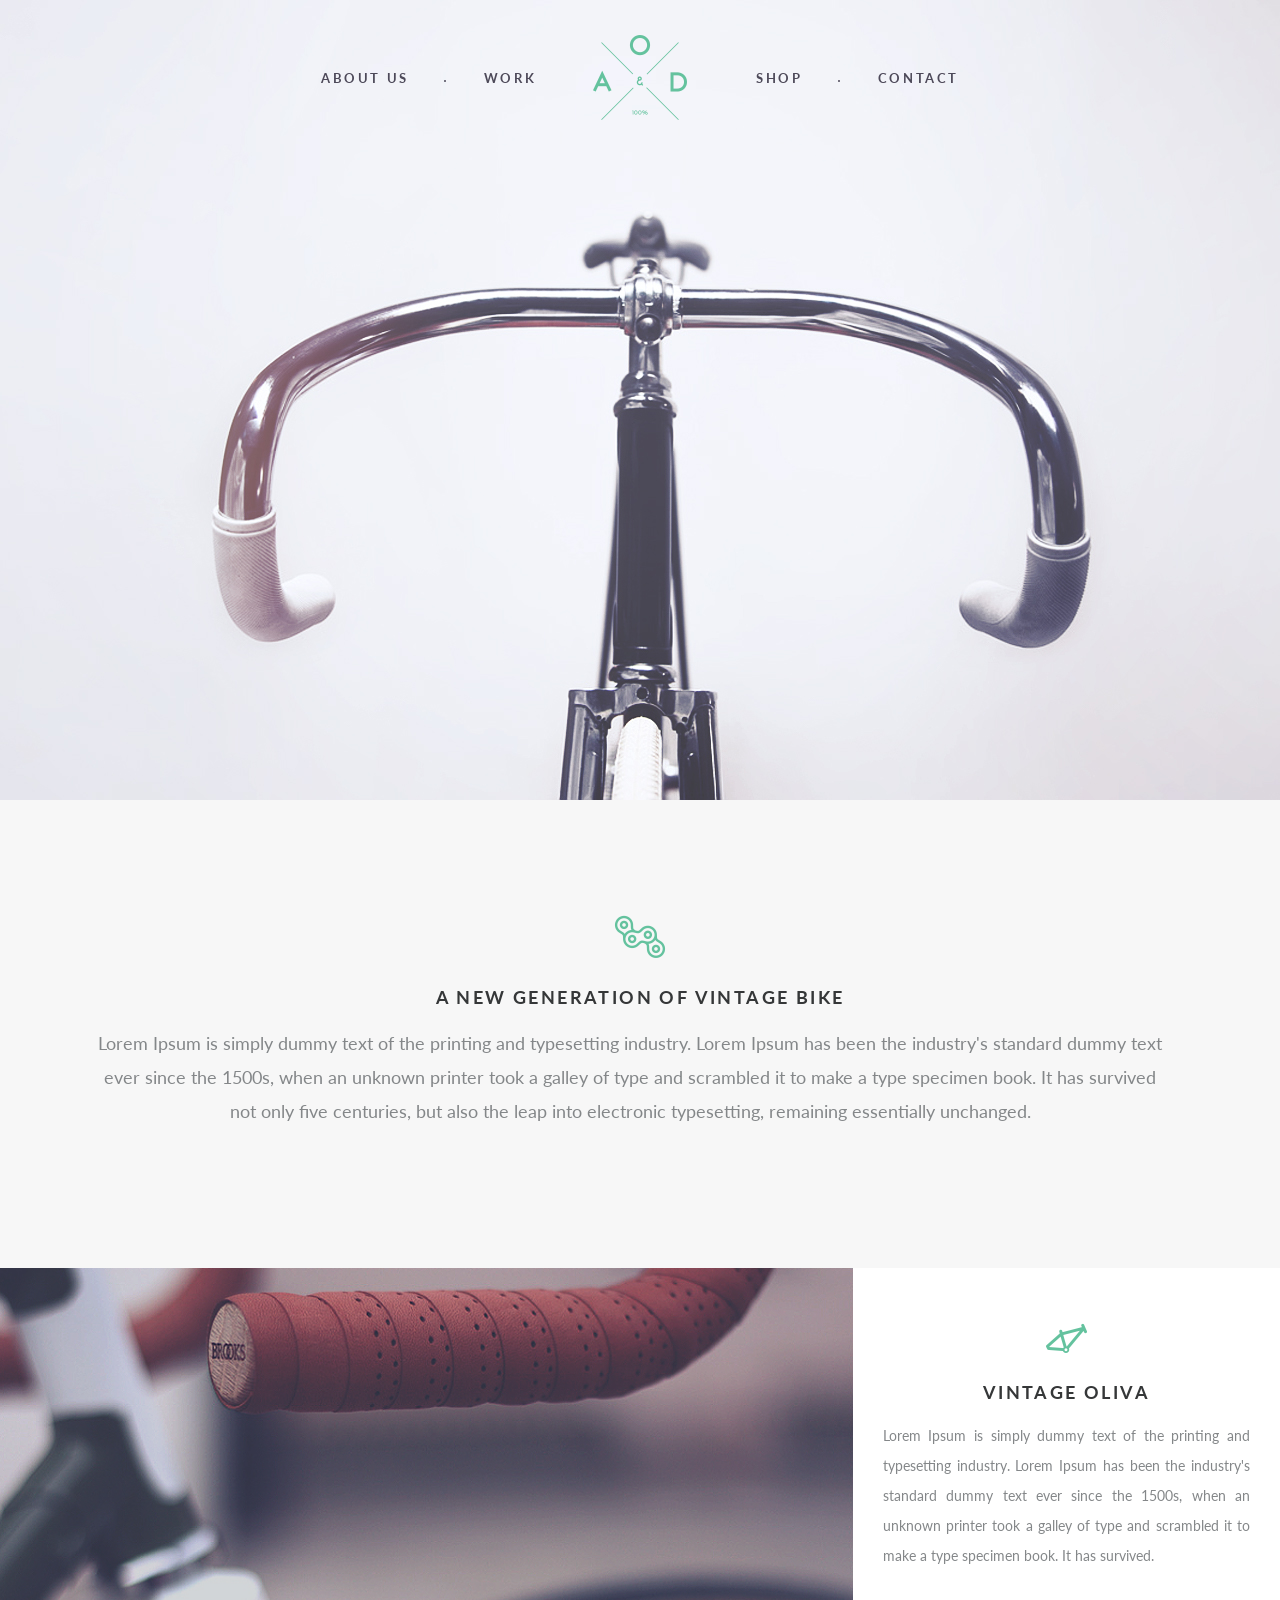
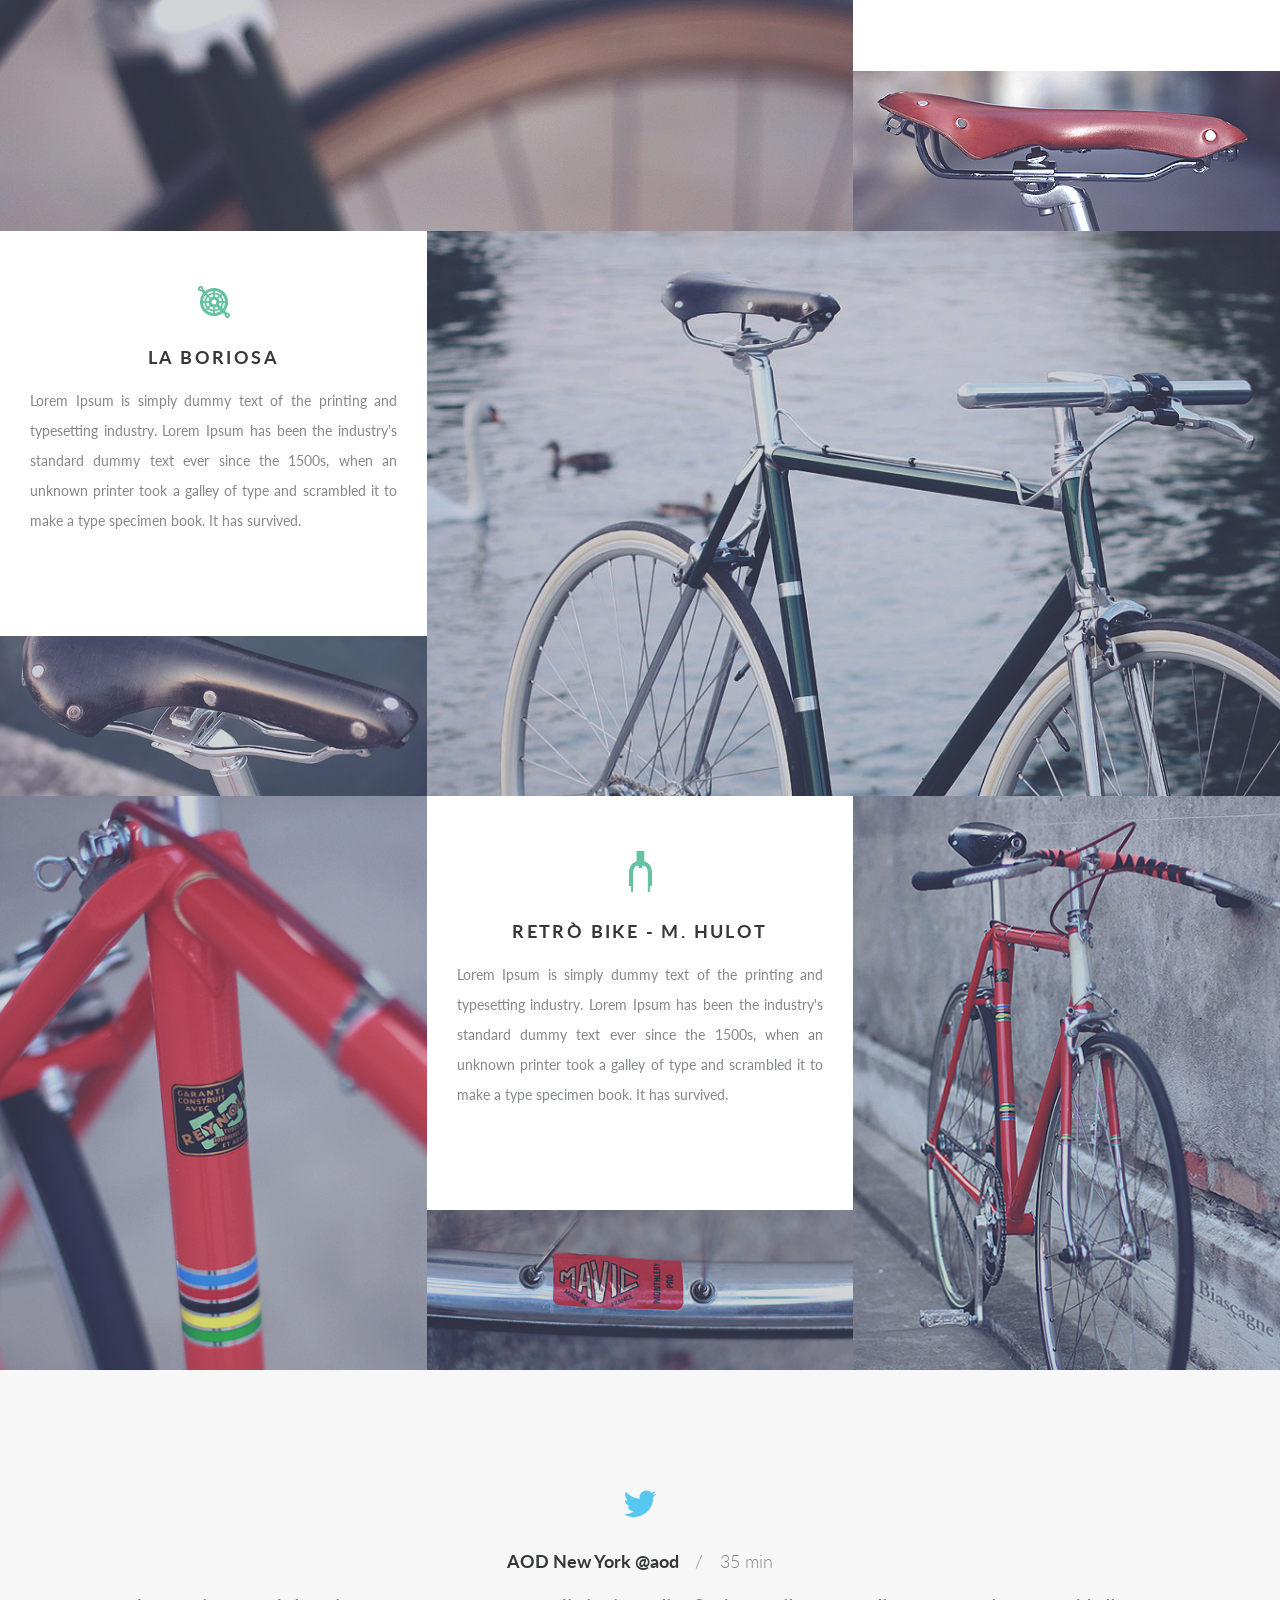
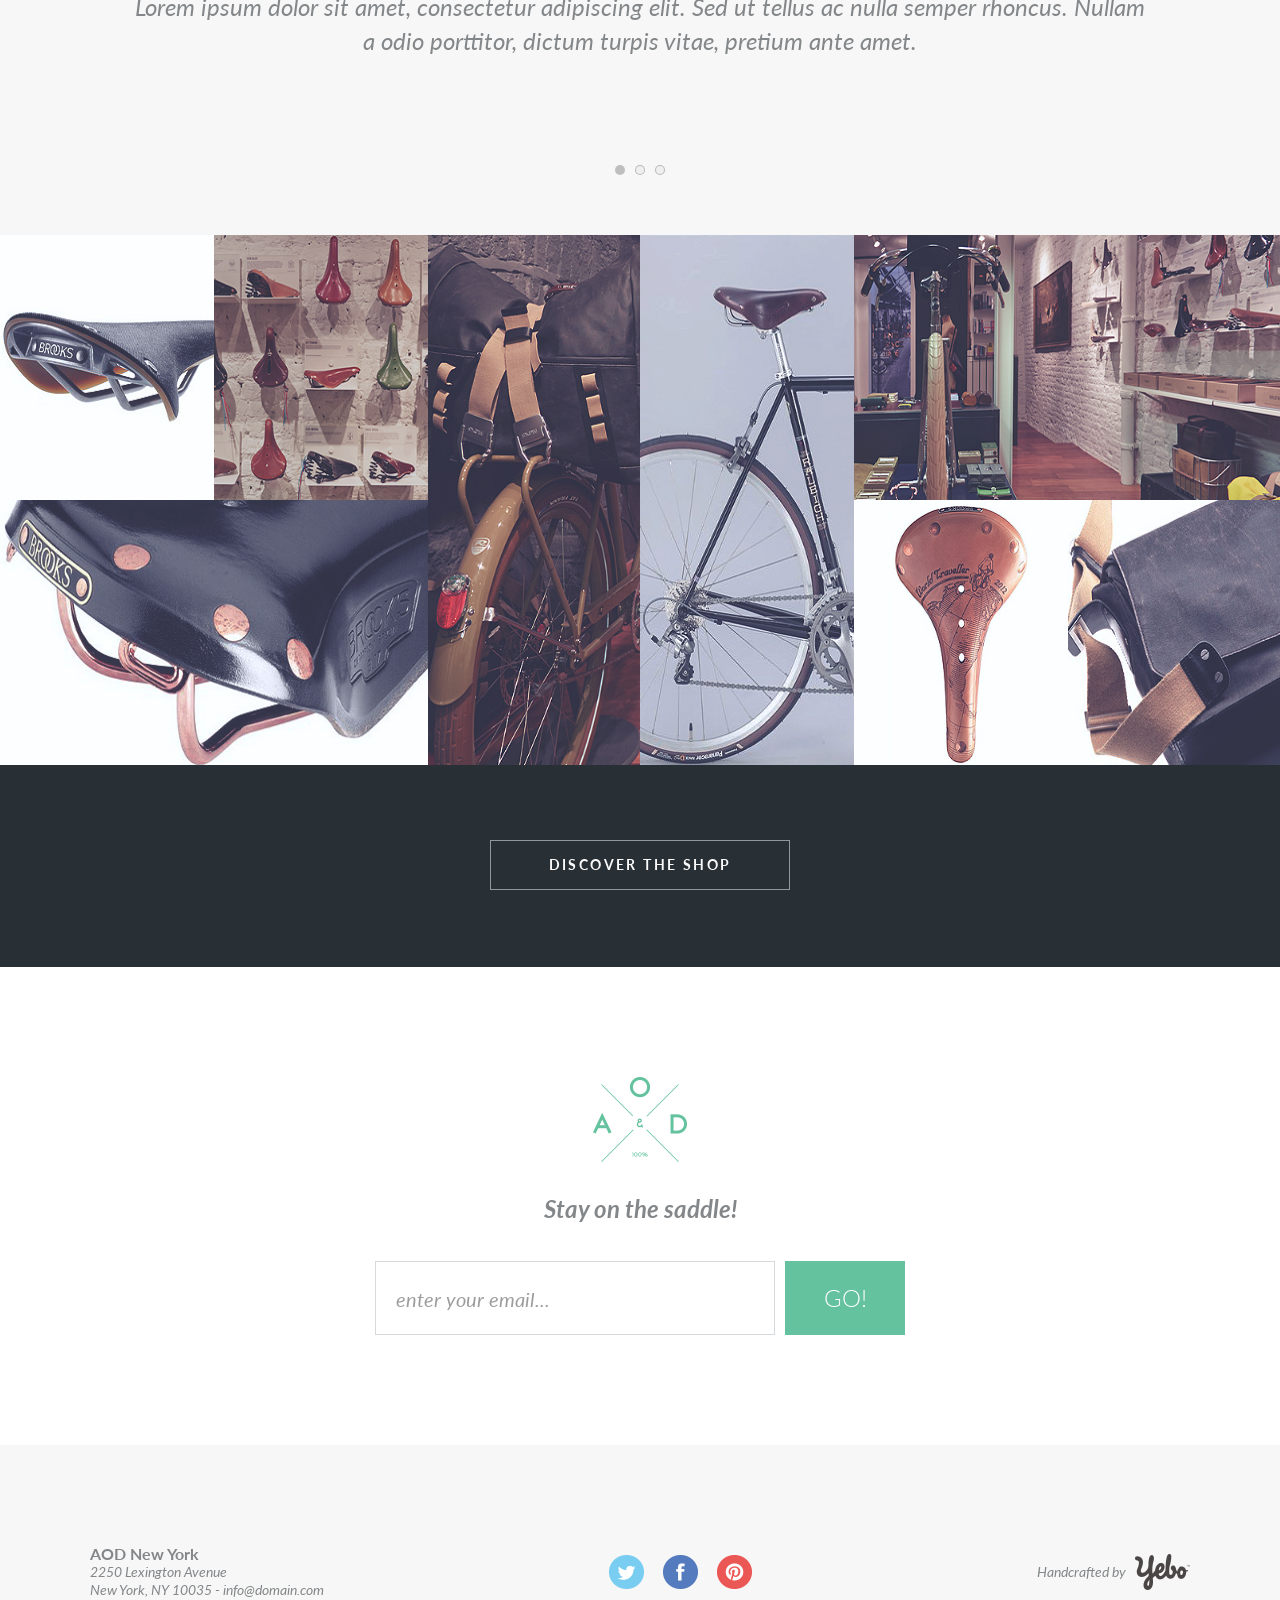
==== index.html @ 0e47cd1c "YEBO" ====
<!DOCTYPE html>
<html lang="en">
<head>
	<meta charset="UTF-8">
	<meta name="viewport" content="width=device-width, initial-scale=1.0">
	<link rel="shortcut icon" href="images/icons/favicon.png" type="png/x-icon">
	<title>YEBO</title>
	<link rel="preconnect" href="https://fonts.gstatic.com" type="text/css">
	<link href="https://fonts.googleapis.com/css2?family=Lato:ital,wght@0,400;0,700;1,300&display=swap" rel="stylesheet" type="text/css">
	<link rel="stylesheet" href="css/style.css" type="text/css">
	<link rel="stylesheet" href="css/adaptation.css" type="text/css"></head>
<body class="body">
	<div class="wrapper">
		<main class="page">
<header class="header">
		<div class="heaeder__row">
			<nav class="header__menu menu">
				<div class="menu__icon icon-menu">
					<span></span>
				</div>
				<div class="menu__body">
					<ul class="menu___list">
						<li><a href="#about-us" class="menu__link">about us</a></li>
						<li><a href="#work" class="menu__link">work</a></li>
						<li><a href="#shop" class="menu__link">shop</a></li>
						<li><a href="#my__popup" id="btn_modal_window" class="menu__link mobile">contact</a></li>
						<li class="mobile__popup">
						<a href=""><img src="images/icons/popup-phone.png" alt=""></a>
						<a href=""><img src="images/icons/popup-email.png" alt=""></a>
					</li>
					</ul>
				</div>
			</nav>
			<div class="header__logo">
				<img src="images/icons/header__logo.png" alt="">
			</div>
		</div>
		<div class="header__logo_active">
				<img src="images/icons/header__logo.png" alt="">
			</div>
</header>			<div class="main-screen">
				<div class="main-screen__bg">
					<img src="images/mainscreen.jpg" alt=""></div>
			</div>
			<div class="content">
				<a id="about-us"></a>
				<section class="generation">
					<div class="container">
						<div class="generation__row">
							<div class="generation__row_logo">
								<img src="images/icons/generation__icon.png" alt=""></div>
							<div class="generation__row_title">
								<h1>A NEW GENERATION OF VINTAGE BIKE</h1>
							</div>
							<div class="generation__row_text">
								<p>
									Lorem Ipsum is simply dummy text
				of the printing and typesetting industry.
				Lorem Ipsum has been the industry's standard
				dummy text ever since the 1500s, when an unknown
				printer took a galley of type and scrambled it to
				make a type specimen book. It has survived not only
				five centuries, but also the leap into electronic
			typesetting, remaining essentially unchanged.
								</p>
							</div>
						</div>
					</div>
				</section>
				<a id="work"></a>
				<section class="brands">
					<div class="brands__row">
						<div class="brands__row_left">
							<a href="" class="left__link">
								<span class="left__link_logo">
									<img src="images/icons/brands_logo-1.png" alt=""></span>
								<span class="left__link_img">
									<img src="images/brands__img01.jpg" alt=""></span>
							</a>
						</div>
						<div class="brands__row_right">
							<div class="right__article">
								<div class="right__article_icon">
									<img src="images/icons/brands__icon01.png" alt=""></div>
								<div class="right__article_title">
									<h2>VINTAGE OLIVA</h2>
								</div>
								<div class="right__article_text">
									<p>
										Lorem Ipsum is simply dummy text of the
					printing and typesetting industry. Lorem
					Ipsum has been the industry's standard dummy
					text ever since the 1500s, when an unknown printer
					took a galley of type and scrambled it to make a type
				specimen book. It has survived.
									</p>
								</div>
							</div>
							<div class="right__img">
								<img src="images/brands__img02.jpg" alt=""></div>
						</div>
					</div>
					<div class="brands__row item-2">
						<div class="brands__row_left">
							<a href="" class="left__link">
								<span class="left__link_logo">
									<img src="images/icons/brands_logo-2.png" alt=""></span>
								<span class="left__link_img">
									<img src="images/brands__img03.jpg" alt=""></span>
							</a>
						</div>
						<div class="brands__row_right">
							<div class="right__article">
								<div class="right__article_icon">
									<img src="images/icons/brands__icon02.png" alt=""></div>
								<div class="right__article_title">
									<h2>LA BORIOSA</h2>
								</div>
								<div class="right__article_text">
									<p>
										Lorem Ipsum is simply dummy text of the
					printing and typesetting industry. Lorem
					Ipsum has been the industry's standard dummy
					text ever since the 1500s, when an unknown printer
					took a galley of type and scrambled it to make a type
				specimen book. It has survived.
									</p>
								</div>
							</div>
							<div class="right__img">
								<img src="images/brands__img04.jpg" alt=""></div>
						</div>
					</div>
					<div class="brands__item3">
						<div class="brands__item3_row">
							<a href="" class="item3__left">
								<span class="item3__left_logo">
									<img src="images/icons/brands_logo-3.png" alt=""></span>
								<span class="item3__left_img">
									<img src="images/brands__img05.jpg" alt=""></span>
							</a>
							<div class="item3__center">
								<div class="item3__center_article">
									<div class="center__article_icon">
										<img src="images/icons/brands__icon03.png" alt=""></div>
									<div class="center__article_title">
										<h2>retrò Bike - M. Hulot</h2>
									</div>
									<div class="center__article_text">
										<p>
											Lorem Ipsum is simply dummy text of the
						printing and typesetting industry.
						Lorem Ipsum has been the industry's standard
						dummy text ever since the 1500s, when an unknown
						printer took a galley of type and scrambled it to
						make a type specimen book. It has survived.
										</p>
									</div>
								</div>
								<div class="item3__center_img">
									<img src="images/brands__img06.jpg" alt=""></div>
							</div>
							<div class="item__right">
								<img src="images/brands__img07.jpg" alt=""></div>
						</div>
					</div>
				</section>
				<div class="slider">
					<div class="container">
						<div class="slider__body">
							<div class="slider__item">
								<div class="slider__item_icon">
									<img src="images/icons/slider__icon-twitter.png" alt=""></div>
								<div class="slider__item_title">
									<span>
										AOD New York  @aod
										<span class="light">
											<span>/</span>
											35 min
										</span>
									</span>
								</div>
								<div class="slider__item_text">
									<p>
										Lorem ipsum dolor sit amet,
					consectetur adipiscing elit.
					Sed ut tellus ac nulla semper rhoncus.
					Nullam a odio porttitor, dictum turpis vitae,
					pretium ante amet.
									</p>
								</div>
							</div>
							<div class="slider__item">
								<div class="slider__item_icon">
									<img src="images/icons/slider__icon-faceok.png" alt=""></div>
								<div class="slider__item_title">
									<span>
										AOD New York  @aod
										<span class="light">
											<span>/</span>
											35 min
										</span>
									</span>
								</div>
								<div class="slider__item_text">
									<p>
										Lorem ipsum dolor sit amet,
					consectetur adipiscing elit.
					Sed ut tellus ac nulla semper rhoncus.
					Nullam a odio porttitor, dictum turpis vitae,
					pretium ante amet.
									</p>
								</div>
							</div>
							<div class="slider__item">
								<div class="slider__item_icon">
									<img src="images/icons/slider__icon-pinterest.png" alt=""></div>
								<div class="slider__item_title">
									<span>
										AOD New York  @aod
										<span class="light">
											<span>/</span>
											35 min
										</span>
									</span>
								</div>
								<div class="slider__item_text">
									<p>
										Lorem ipsum dolor sit amet,
					consectetur adipiscing elit.
					Sed ut tellus ac nulla semper rhoncus.
					Nullam a odio porttitor, dictum turpis vitae,
					pretium ante amet.
									</p>
								</div>
							</div>
						</div>
					</div>
				</div>
				<a id="shop"></a>
				<div class="shop">
					<div class="shop__row">
						<div class="shop__left">
							<div class="left__top">
								<a href="" class="hover">
									<span class="logo">
										<img src="images/icons/shope-bike.png" alt="">
										<span>show now</span>
									</span>
									<img src="images/shop01.jpg" alt=""></a>
								<a href="" class="hover">
									<span class="logo">
										<img src="images/icons/shope-bike.png" alt="">
										<span>show now</span>
									</span>
									<img src="images/shop02.jpg" alt=""></a>
							</div>
							<div class="left__bottom hover">
								<a href="">
									<span class="logo">
										<img src="images/icons/shope-bike.png" alt="">
										<span>show now</span>
									</span>
									<img src="images/shop03.jpg" alt=""></a>
							</div>
						</div>
						<div class="shop__center">
							<a href="" class="hover">
								<span class="logo">
									<img src="images/icons/shope-bike.png" alt="">
									<span>show now</span>
								</span>
								<img src="images/shop04.jpg" alt=""></a>
							<a href="" class="hover">
								<span class="logo">
									<img src="images/icons/shope-bike.png" alt="">
									<span>show now</span>
								</span>
								<img src="images/shop05.jpg" alt=""></a>
						</div>
						<div class="shop__left right">
							<div class="left__top">
								<a href="" class="hover">
									<span class="logo">
										<img src="images/icons/shope-bike.png" alt="">
										<span>show now</span>
									</span>
									<img src="images/shop07.jpg" alt=""></a>
								<a href="" class="hover">
									<span class="logo">
										<img src="images/icons/shope-bike.png" alt="">
										<span>show now</span>
									</span>
									<img src="images/shop08.jpg" alt=""></a>
							</div>
							<div class="left__bottom hover">
								<a href="">
									<span class="logo">
										<img src="images/icons/shope-bike.png" alt="">
										<span>show now</span>
									</span>
									<img src="images/shop06.jpg" alt=""></a>
							</div>
						</div>
					</div>
					<div class="shop__footer">
						<div class="container">
							<a href="" class="shop__footer_btn">
								<span>discover the shop</span>
							</a>
						</div>
					</div>
				</div>
			</div>
			<section class="mail">
				<div class="container">
					<div class="mail__logo">
						<img src="images/icons/header__logo.png" alt="">
						<h3>Stay on the saddle!</h3>
					</div>
					<form action="#" class="form__mail">
						<input placeholder="enter your email..." type="email" autocomplete="email" required>
						<button type="submit" class="mail__btn">
							<span>go!</span>
						</button>
					</form>
				</div>
			</section>
<footer class="footer">
	<div class="container">
		<div class="footer__row">
			<div class="footer__address">
				<span>AOD New York</span>
				<span>2250 Lexington Avenue</span>
				<span>New York, NY 10035  - info@domain.com</span>
			</div>
			<div class="footer__links">
				<a href="" title="www.twitter.com"><img src="images/icons/footer-twitter.png" alt=""></a>
				<a href="" title="www.facebook.com"><img src="images/icons/footer-facebook.png" alt=""></a>
				<a href="" title="www.pinterest.com"><img src="images/icons/footer-pinterest.png" alt=""></a>
			</div>
			<div class="footer__autor">
				<span>Handcrafted by</span>
				<img src="images/icons/footer_yebo-logo.png" alt="">
			</div>
		</div>
	</div>
</footer><div class="popup" id="my__popup">
	<div class="popup__content">
		<div class="popup__inner">
			<div class="popup__inner_title">
				<h2>Contact Us</h2>
				<span class="popup__inner_text">
					we will contact you within one day!
				</span>
			</div>
			<div class="popup__inner_links">
				<a href="tel:+994702950570"><img src="images/icons/popup-phone.png" alt=""></a>
				<a href="mailto:rizvan.ahmedov@outlook.com"><img src="images/icons/popup-email.png" alt=""></a>
			</div>
			<div class="popup__inner_close">
				<span>X</span>
			</div>
		</div>
	</div>
</div>		</main>
	</div>
	<script src="https://ajax.googleapis.com/ajax/libs/jquery/3.5.1/jquery.min.js"></script>
	<script src="js/slick.min.js"></script>
	<script src="js/script.js"></script>
	<script src="js/modal.js"></script>
</body>
</html>
---- css/style.css ----
@import 'nullstyle.css';
@import 'heaeder.css';
@import 'footer.css';
@import 'slider.css';
@import 'popup.css';
html {
  scroll-behavior: smooth;
}

body {
  font-family: "Lato", sans-serif;
}

.container {
  max-width: 1130px;
  padding: 0 15px;
  margin: 0 auto;
}

.wrapper {
  overflow: hidden;
  min-height: 100%;
}

.page {
  position: absolute;
  top: 0;
  left: 0;
  width: 100%;
  height: 100%;
  display: flex;
  flex-direction: column;
}

.main-screen {
  display: flex;
}

.main-screen__bg {
  position: relative;
  flex: 0 0 100%;
  height: 800px;
}
.main-screen__bg img {
  position: absolute;
  top: 0;
  left: 0;
  object-fit: cover;
  width: 100%;
  height: 100%;
}

.generation {
  padding: 115px 0 140px;
  background-color: #f7f7f7;
}

.generation__row {
  text-align: center;
}

.generation__row_logo {
  margin-bottom: 30px;
}

.generation__row_title {
  margin-bottom: 20px;
}
.generation__row_title h1 {
  font-weight: 700;
  font-size: 18px;
  letter-spacing: 2.4px;
  color: #353738;
}

.generation__row_text {
  max-width: 1080px;
  font-size: 18px;
  line-height: 34px;
  color: #848789;
}

.brands .right__article,
.brands .item3__center_article {
  padding: 55px 30px 100px 30px;
  text-align: center;
  min-height: 67%;
}
.brands .right__article_icon,
.brands .center__article_icon {
  margin-bottom: 30px;
}
.brands h2 {
  font-size: 18px;
  font-weight: 700;
  text-transform: uppercase;
  letter-spacing: 2.4px;
  color: #353738;
  margin-bottom: 20px;
}
.brands p {
  text-align: justify;
  font-size: 14px;
  line-height: 30px;
  color: #848789;
}

.brands__row {
  display: flex;
  min-width: 100%;
}

.brands__row_left {
  flex: 0 1 66.7%;
}

.left__link {
  height: 100%;
  display: block;
  position: relative;
}

.left__link_logo,
.item3__left_logo {
  position: absolute;
  top: 0;
  left: 0;
  width: 100%;
  height: 100%;
  display: flex;
  justify-content: center;
  align-items: center;
  background-color: #5fa993;
  opacity: 0;
  z-index: 2;
  transition: all 0.2s ease-in 0s;
}
.left__link_logo img,
.item3__left_logo img {
  object-fit: cover;
  object-position: center;
}

.left__link_logo:hover,
.item3__left_logo:hover {
  opacity: 0.6;
  transition: all 0.2s ease 0.4s;
}

.left__link_img img {
  object-fit: cover;
  width: 100%;
  height: 100%;
}

.brands__row_right {
  flex: 0 1 33.4%;
}

.right__img img {
  object-fit: cover;
  width: 100%;
  min-height: 33.4%;
}

.item-2 {
  flex-direction: row-reverse;
}

.brands__item3_row {
  display: flex;
  min-width: 100%;
}

.item3__left {
  flex: 33.5%;
  position: relative;
}

.item3__left_img img {
  object-fit: cover;
  width: 100%;
  min-height: 100%;
}

.item3__center {
  flex: 33.5%;
  min-height: 12%;
}

.item3__center_img img {
  object-fit: cover;
  object-position: center;
  width: 100%;
  min-height: 33.4%;
}

.item__right {
  flex: 33.5%;
}
.item__right img {
  object-fit: cover;
  width: 100%;
  min-height: 100%;
}

.shop {
  overflow: hidden;
}

.shop__row {
  display: flex;
  align-items: center;
}

.shop__left {
  flex: 0 0 33.4%;
}

.left__top {
  display: flex;
  height: 265px;
}
.left__top img {
  width: 100%;
  height: 100%;
}

.left__bottom {
  height: 265px;
}
.left__bottom img {
  width: 100%;
  height: 100%;
}

.shop__center {
  flex: 0 0 33.3%;
  display: flex;
  height: 530px;
}
.shop__center img {
  width: 100%;
  height: 100%;
}

.right {
  display: flex;
  flex-direction: column-reverse;
}

.hover {
  position: relative;
}

.logo:hover {
  opacity: 0.7;
}

.logo {
  position: absolute;
  top: 0%;
  left: 0%;
  width: 100%;
  height: 100%;
  display: flex;
  justify-content: center;
  align-items: center;
  background-color: #70b89c;
  opacity: 0;
  transition: all 0.1s ease-in 0.1s;
  display: flex;
  flex-direction: column;
}
.logo span {
  text-transform: uppercase;
  font-weight: 700;
  letter-spacing: 2px;
  color: #fff;
  margin-top: 8px;
}
.logo img {
  width: 50px;
  height: 50px;
  object-fit: contain;
}

.shop__footer {
  background-color: #282f35;
  padding: 75px 0;
  text-align: center;
}

.shop__footer_btn {
  border: 1px solid #94979a;
  width: 300px;
  height: 50px;
  position: relative;
  opacity: 1;
  background-color: transparent;
  display: inline-block;
  text-transform: uppercase;
  font-weight: 700;
  letter-spacing: 2.4px;
}
.shop__footer_btn span {
  color: #fafafa;
  position: absolute;
  left: 0%;
  right: 0%;
  top: 50%;
  transform: translateY(-50%);
}

.shop__footer_btn::before {
  content: "";
  position: absolute;
  top: 0;
  left: 50%;
  width: 0%;
  height: 100%;
  background-color: #694003;
  z-index: -1;
  transition: all 0.1s ease-out;
}

.shop__footer_btn:hover {
  border-style: outset;
  text-shadow: 0px 5px 4px #000;
  transition: all 0.4s ease;
}
.shop__footer_btn:hover::before {
  content: "";
  left: 0;
  top: 0;
  width: 100%;
  height: 100%;
  z-index: 0;
  transition: all 0.4s ease;
}
.shop__footer_btn:hover:active {
  border-style: groove;
}

.mail {
  padding: 110px 0;
  text-align: center;
}

.mail__logo h3 {
  display: block;
  font-size: 24px;
  line-height: 34px;
  font-weight: 700;
  font-style: italic;
  color: #848789;
  margin: 30px 0 35px 0;
}

.form__mail {
  display: flex;
  justify-content: center;
}
.form__mail input {
  padding: 29px 20px 24px;
  border: 1px solid #d3d7d9;
  width: 400px;
  font-size: 16px;
  color: #666;
  opacity: 0.9;
}
.form__mail input::-webkit-input-placeholder {
  font-style: italic;
  font-size: 20px;
  line-height: 24px;
  color: #929292;
  -webkit-transition: all 0.4s;
  transition: all 0.4s;
}
.form__mail input::-moz-placeholder {
  font-style: italic;
  font-size: 20px;
  color: #000;
  opacity: 0.4;
  -moz-transition: all 0.4s;
  transition: all 0.4s;
}
.form__mail input:focus::-webkit-input-placeholder {
  padding-left: 200px;
  text-shadow: 0 0 3px #0006;
}
.form__mail input:focus::-moz-placeholder {
  line-height: 100px;
}

.mail__btn {
  background-color: #64c29e;
  padding: 25px 60px;
  font-weight: 300;
  font-size: 24px;
  line-height: 24px;
  color: #fff;
  text-transform: uppercase;
  margin-left: 10px;
  position: relative;
  overflow: hidden;
}
.mail__btn span {
  position: absolute;
  top: 50%;
  left: 50%;
  transform: translateX(-50%) translateY(-50%);
}

.mail__btn::before {
  content: "";
  width: 100%;
  height: 100%;
  position: absolute;
  top: 0%;
  left: -100%;
  background-color: green;
  transition: all 0.3s ease-in;
  transition-timing-function: cubic-bezier(0.8, -0.95, 0.265, 1.9);
}

.mail__btn:hover::before {
  left: 0;
}
---- css/adaptation.css ----
@media (min-width: 1600px) {
  .popup__content {
    width: 460px;
    height: 290px;
    top: 12%;
    right: 25%;
    border-radius: 10px;
    border: 2px dotted #0006;
  }

  .popup__inner {
    padding: 25px;
  }

  .popup__inner_title::before {
    top: 0;
    left: 50%;
    transform: translateX(-50%);
    width: 110px;
    height: 60px;
    box-shadow: inset 0 -4px #0003;
    background-repeat: no-repeat;
    background-size: contain;
    background-position: top center;
  }

  .popup__inner_title {
    font-size: 34px;
    padding-top: 65px;
    letter-spacing: 1px;
  }
  .popup__inner_title h2 {
    text-shadow: 0 0 3px lightyellow;
  }

  .popup__inner_text {
    font-size: 18px;
    opacity: 0.7;
  }

  .popup__inner_links {
    margin-right: 40px;
  }
  .popup__inner_links img {
    width: 90px;
    height: 100%;
    padding: 20px;
  }
  .popup__inner_links img:first-child {
    margin-left: 40px;
  }
  .popup__inner_links img:hover {
    border: 10px solid #000;
  }

  .popup__inner_close {
    top: -23px;
    right: -23px;
  }
  .popup__inner_close span {
    padding: 2px 8px;
    border-radius: 50%;
    font-size: 33px;
  }
}
@media (max-width: 767px) {
  .mobile__popup {
    display: flex;
    justify-content: center;
    align-items: center;
    margin-top: -50px;
  }
  .mobile__popup a + a {
    margin-left: 25px;
  }
  .mobile__popup img {
    height: 100%;
    width: 60px;
    border: 1px solid #0006;
    padding: 10px;
  }
}
@media (min-width: 1600px) {
  .menu__link {
    font-size: 18px;
    letter-spacing: 3px;
  }
}
@media (max-width: 767px) {
  body.lock {
    overflow: hidden;
  }

  .menu__body {
    transform: translateY(-100%);
    overflow: auto;
    position: fixed;
    top: 0;
    left: 0;
    width: 100%;
    height: 100%;
    background-color: #4d4959;
    padding-top: 180px;
    transition: all 0.4s ease-out;
    transition-timing-function: cubic-bezier(0.8, -0.95, 0.265, 1.3);
  }

  .menu__body.active {
    transform: translateY(0%);
    transition: all 0.5s ease-out;
    transition-timing-function: cubic-bezier(0.8, -0.95, 0.265, 1.3);
  }

  .menu___list {
    flex-direction: column;
    align-items: center;
  }
  .menu___list li {
    padding: 0px 0px 45px 0 !important;
  }
  .menu___list li:nth-child(1)::after, .menu___list li:nth-child(2)::after, .menu___list li:nth-child(3)::after {
    content: "";
    position: absolute;
    top: 65%;
    left: 50%;
    transform: translateX(-50%);
    border-radius: 50%;
    width: 4px;
    height: 4px;
    background-color: #fff;
  }

  .menu__link {
    font-size: 20px;
    color: #fff;
  }

  .mobile {
    display: none;
  }

  .header__logo_active.active {
    transition: all 1.1s ease-in;
    opacity: 1;
  }

  .header {
    top: 35px;
  }

  .menu__icon {
    position: fixed;
    top: 15px;
    right: 15px;
    width: 35px;
    height: 20px;
    z-index: 99;
  }

  .menu__icon span {
    position: absolute;
    top: 50%;
    right: 0px;
    width: 33px;
    height: 5px;
    background-color: #011019;
    box-shadow: 0 0 4px 0px #fff;
    transition: all 0.2s ease-out;
  }

  .menu__icon::before,
.menu__icon::after {
    content: "";
    position: absolute;
    width: 33px;
    height: 5px;
    top: 50%;
    right: 0;
    background-color: #011019;
    box-shadow: 0 0 4px 0px #fff;
    transition: all 0.3s ease;
  }

  .menu__icon::before {
    top: 0px;
  }

  .menu__icon::after {
    top: 20px;
  }

  .menu__icon.active span {
    opacity: 0.5;
    border: 1px solid #099;
    transform: translateY(1000px);
    transition: all 0.7s ease-out;
  }

  .menu__icon.active::before {
    transform: translateY(10.5px) rotate(230deg);
    height: 4px;
    width: 40px;
    border-radius: 100%;
    background-color: #fff;
    box-shadow: 0px 0px 5px #fff9;
  }

  .menu__icon.active::after {
    transform: translateY(-9.5px) rotate(-230deg);
    height: 4px;
    width: 40px;
    border-radius: 100%;
    background-color: #fff;
    box-shadow: 0px 0px 5px #fff9;
  }
}
@media (min-width: 1600px) {
  .main-screen__bg {
    position: relative;
    flex: 0 0 100%;
    height: 950px;
  }
}
@media (min-width: 1600px) {
  .generation__row_logo {
    width: 70px;
    margin: 0 auto;
  }
  .generation__row_logo img {
    object-fit: cover;
    width: 100%;
  }

  .generation__row_title {
    margin: 25px 0;
  }
  .generation__row_title h1 {
    font-size: 33px;
    letter-spacing: 2.8px;
  }

  .generation__row_text {
    font-size: 29px;
    line-height: 42px;
  }
}
@media (max-width: 900px) {
  .generation {
    padding: 80px 0;
  }
}
@media (max-width: 767px) {
  .generation {
    padding: 60px 0;
  }
  .generation .generation__row_title {
    margin-bottom: 15px;
  }
  .generation .generation__row_title h1 {
    font-size: 16px;
    letter-spacing: 2.4px;
    color: #353738;
  }
  .generation .generation__row_text {
    font-size: 14px;
    line-height: 26px;
  }
}
@media (min-width: 1600px) {
  .right__article_icon,
.center__article_icon {
    width: 60px;
    margin: 0 auto;
  }
  .right__article_icon img,
.center__article_icon img {
    object-fit: cover;
    width: 100%;
  }

  .brands h2 {
    font-size: 36px;
    letter-spacing: 2.6px;
    margin-bottom: 25px;
  }
  .brands p {
    font-size: 30px;
    line-height: 48px;
    letter-spacing: 0.5px;
  }
}
@media (max-width: 900px) {
  .brands .right__article,
.brands .item3__center_article {
    padding: 30px 25px 20px 25px;
    text-align: center;
    min-height: 67%;
  }
}
@media (max-width: 767px) {
  .brands p {
    font-size: 16px;
  }

  .brands__row,
.brands__item3_row {
    flex-wrap: wrap;
  }

  .brands__row_left,
.brands__row_right {
    flex: 0 1 100%;
  }

  .item3__left,
.item3__center,
.item3__right {
    flex: 1 0 100%;
  }

  .item3__left_logo {
    opacity: 1;
    background-color: transparent;
  }

  .left__link_logo {
    background-color: transparent;
    opacity: 1;
  }
  .left__link_logo img {
    object-fit: cover;
    object-position: center;
    width: 20%;
  }

  .left__link_logo:active,
.item3__left_logo:active {
    background-color: #5fa993;
    opacity: 0.6;
  }

  .item3__left_img img {
    object-position: top;
    height: 500px;
  }

  .item3__center_img img {
    height: 200px;
  }

  .item__right img {
    object-position: top;
    height: 450px;
  }
}
@media (min-width: 1600px) {
  .slider__item_icon {
    width: 65px;
    margin: 0 auto 35px;
  }
  .slider__item_icon img {
    width: 100%;
  }

  .slider__item_title {
    margin-bottom: 25px;
    font-size: 30px;
  }
  .slider__item_title .light span {
    padding: 0 14px;
  }

  .slider__item_text {
    font-size: 28px;
    line-height: 44px;
  }

  .slick-dots li button {
    font-size: 0;
    width: 20px;
    height: 20px;
  }
}
@media (max-width: 767px) {
  .slider {
    padding: 90px 0 50px 0;
  }

  .slider__item_text {
    margin-bottom: 70px;
  }
}
@media (max-width: 480px) {
  .slider {
    padding: 40px 0 20px 0;
  }

  .slider__item_text {
    text-align: center;
    color: #848789;
    font-size: 20px;
    font-style: italic;
    line-height: 34px;
    margin-bottom: 20px;
  }
}
@media (min-width: 1600px) {
  .shop__footer {
    padding: 120px 0;
  }

  .shop__footer_btn {
    border: 2px solid #94979a;
    width: 450px;
    height: 100px;
    letter-spacing: 3.4px;
    font-size: 22px;
  }
}
@media (max-width: 1020px) {
  .shop__row img {
    object-fit: cover;
  }

  .shop__left,
.shop__right {
    flex: 0 0 30%;
  }

  .shop__center {
    flex: 0 0 40%;
    height: 460px;
  }

  .left__top,
.left__bottom {
    height: 230px;
  }

  .fit-left img {
    object-position: left;
  }

  .fit-right img {
    object-position: right;
  }

  .logo img {
    width: 50px;
    height: 50px;
    object-fit: contain;
  }
}
@media (max-width: 850px) {
  .left__top,
.left__bottom {
    height: 200px;
  }

  .shop__center {
    height: 400px;
  }
}
@media (max-width: 767px) {
  .shop__row {
    display: flex;
    flex-direction: column;
    background-color: #282f35;
  }

  .left__top {
    height: 160px;
  }

  .shop__center {
    display: flex;
    height: 500px;
  }
  .shop__center img {
    width: 100%;
  }

  .shop__footer_btn {
    width: 200px;
    height: 40px;
    font-size: 13px;
    letter-spacing: 2px;
  }
}
@media (min-width: 1600px) {
  .mail__logo {
    display: flex;
    flex-direction: column;
    align-items: center;
    width: 110px;
    margin: 0 auto;
  }
  .mail__logo img {
    object-fit: cover;
    width: 100%;
  }
  .mail__logo span {
    width: 260px;
    font-size: 32px;
    letter-spacing: 1px;
    margin: 35px 0 40px 0;
  }

  .form__mail {
    display: flex;
    justify-content: center;
  }
  .form__mail input {
    padding: 40px 20px 35px;
    border: 1px solid #d3d7d9;
    width: 500px;
    font-size: 24px;
  }
  .form__mail input::-webkit-input-placeholder {
    font-size: 25px;
  }
  .form__mail input:focus::-webkit-input-placeholder {
    padding-left: 220px;
  }

  .mail__btn {
    background-color: #64c29e;
    padding: 25px 70px;
    font-size: 34px;
    margin-left: 15px;
  }
}
@media (max-width: 767px) {
  .mail {
    padding: 50px 0;
  }

  .form__mail {
    align-items: center;
    flex-direction: column;
  }
  .form__mail input {
    display: block;
    padding: 0px 15px 0px;
    width: 290px;
    height: 65px;
  }
  .form__mail input::-webkit-input-placeholder {
    color: #929292;
    -webkit-transition: all 0.4s;
    transition: all 0.4s;
  }
  .form__mail input:focus::-webkit-input-placeholder {
    padding-left: 110px;
    text-shadow: 0 0 3px #0006;
  }

  .mail__btn {
    border-radius: 10px;
    padding: 25px 55px;
    margin-top: 10px;
    margin-left: 0px;
  }
}
@media (min-width: 1600px) {
  .footer__address {
    line-height: 24px;
  }
  .footer__address span:nth-child(1) {
    font-size: 23px;
  }
  .footer__address span {
    display: block;
    font-style: italic;
    font-size: 21px;
  }

  .footer__links img {
    width: 45px;
  }
  .footer__links a + a {
    padding-left: 20px;
  }

  .footer__autor {
    display: flex;
    align-items: center;
  }
  .footer__autor span {
    font-size: 24px;
    line-height: 20px;
    margin-right: 15px;
  }
}
@media (max-width: 767px) {
  .footer {
    padding: 40px 0;
    background-color: #f7f7f7;
  }
}
@media (max-width: 630px) {
  .footer__row {
    display: flex;
    flex-direction: column;
    align-items: flex-start;
  }

  .footer__address,
.footer__links,
.footer__autor {
    margin-left: 20px;
  }
  .footer__address + .footer__address,
.footer__address + .footer__links,
.footer__address + .footer__autor,
.footer__links + .footer__address,
.footer__links + .footer__links,
.footer__links + .footer__autor,
.footer__autor + .footer__address,
.footer__autor + .footer__links,
.footer__autor + .footer__autor {
    padding-top: 20px;
  }
}
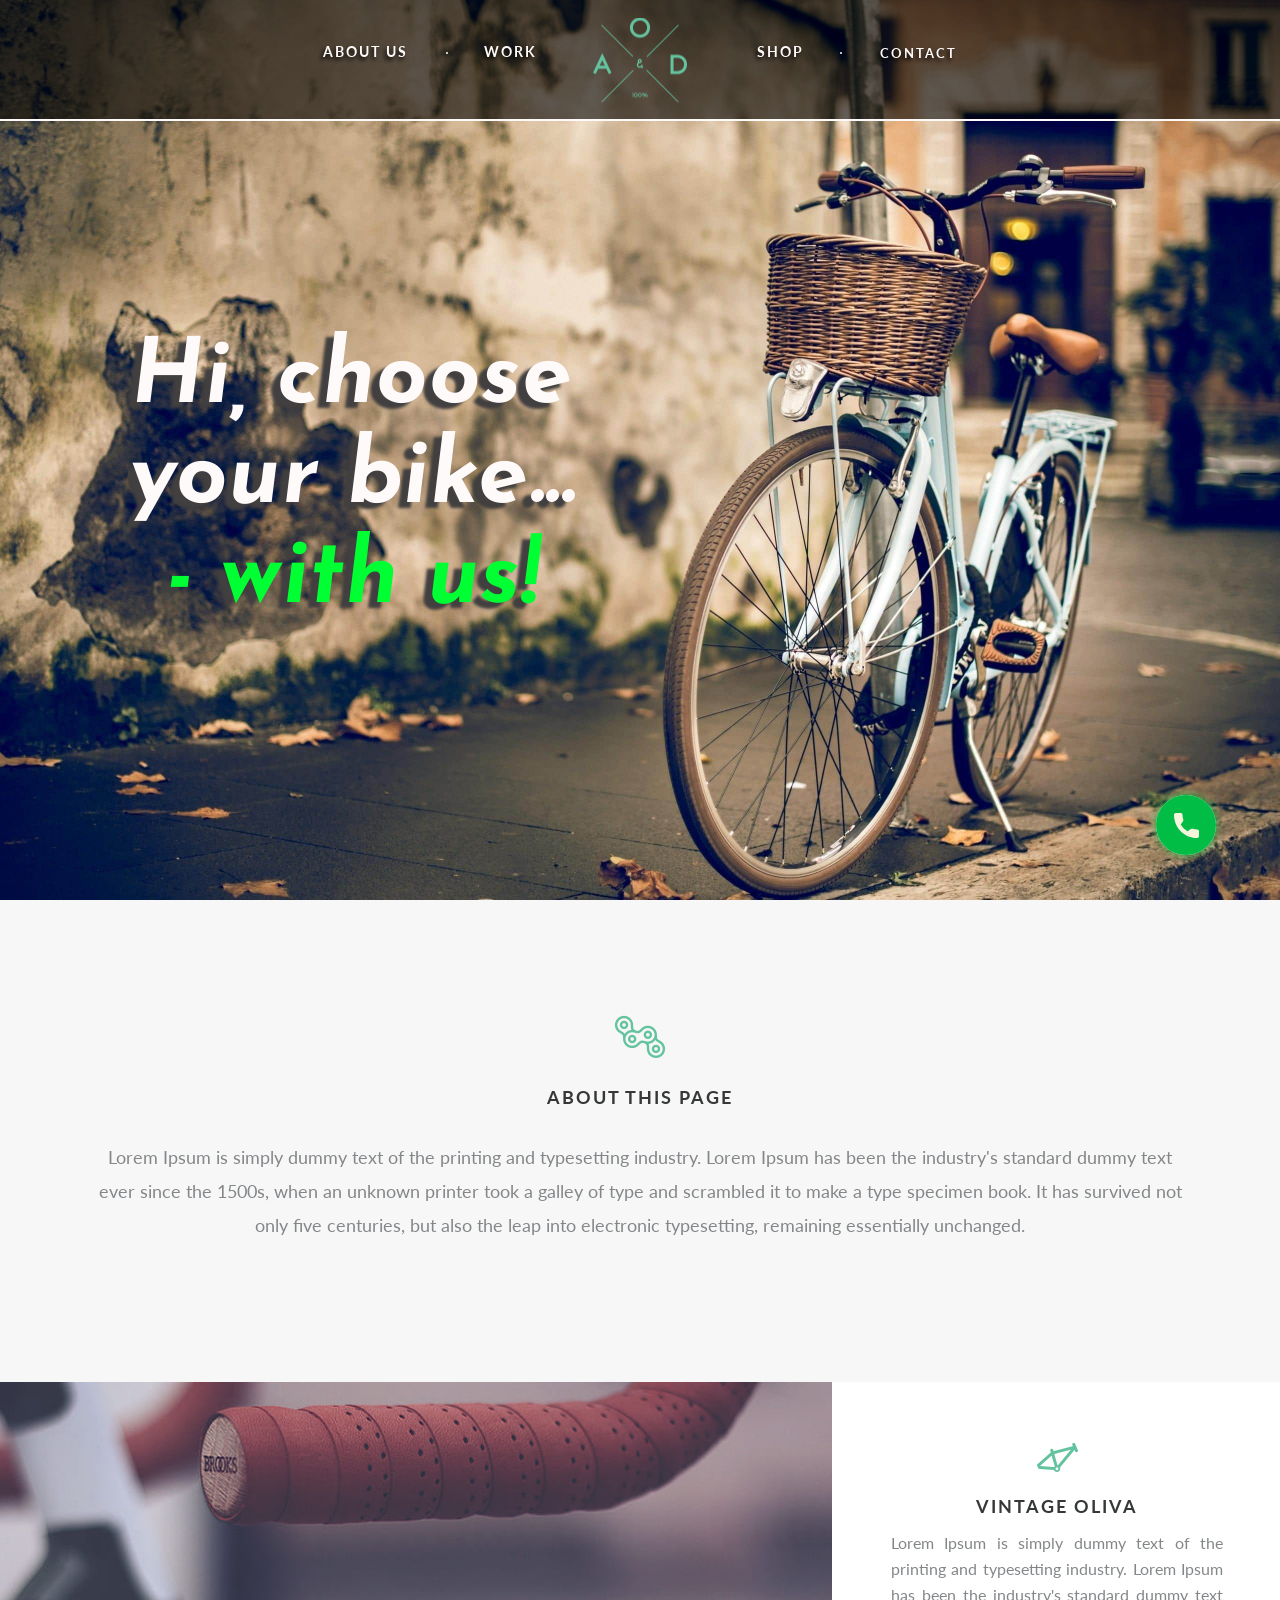
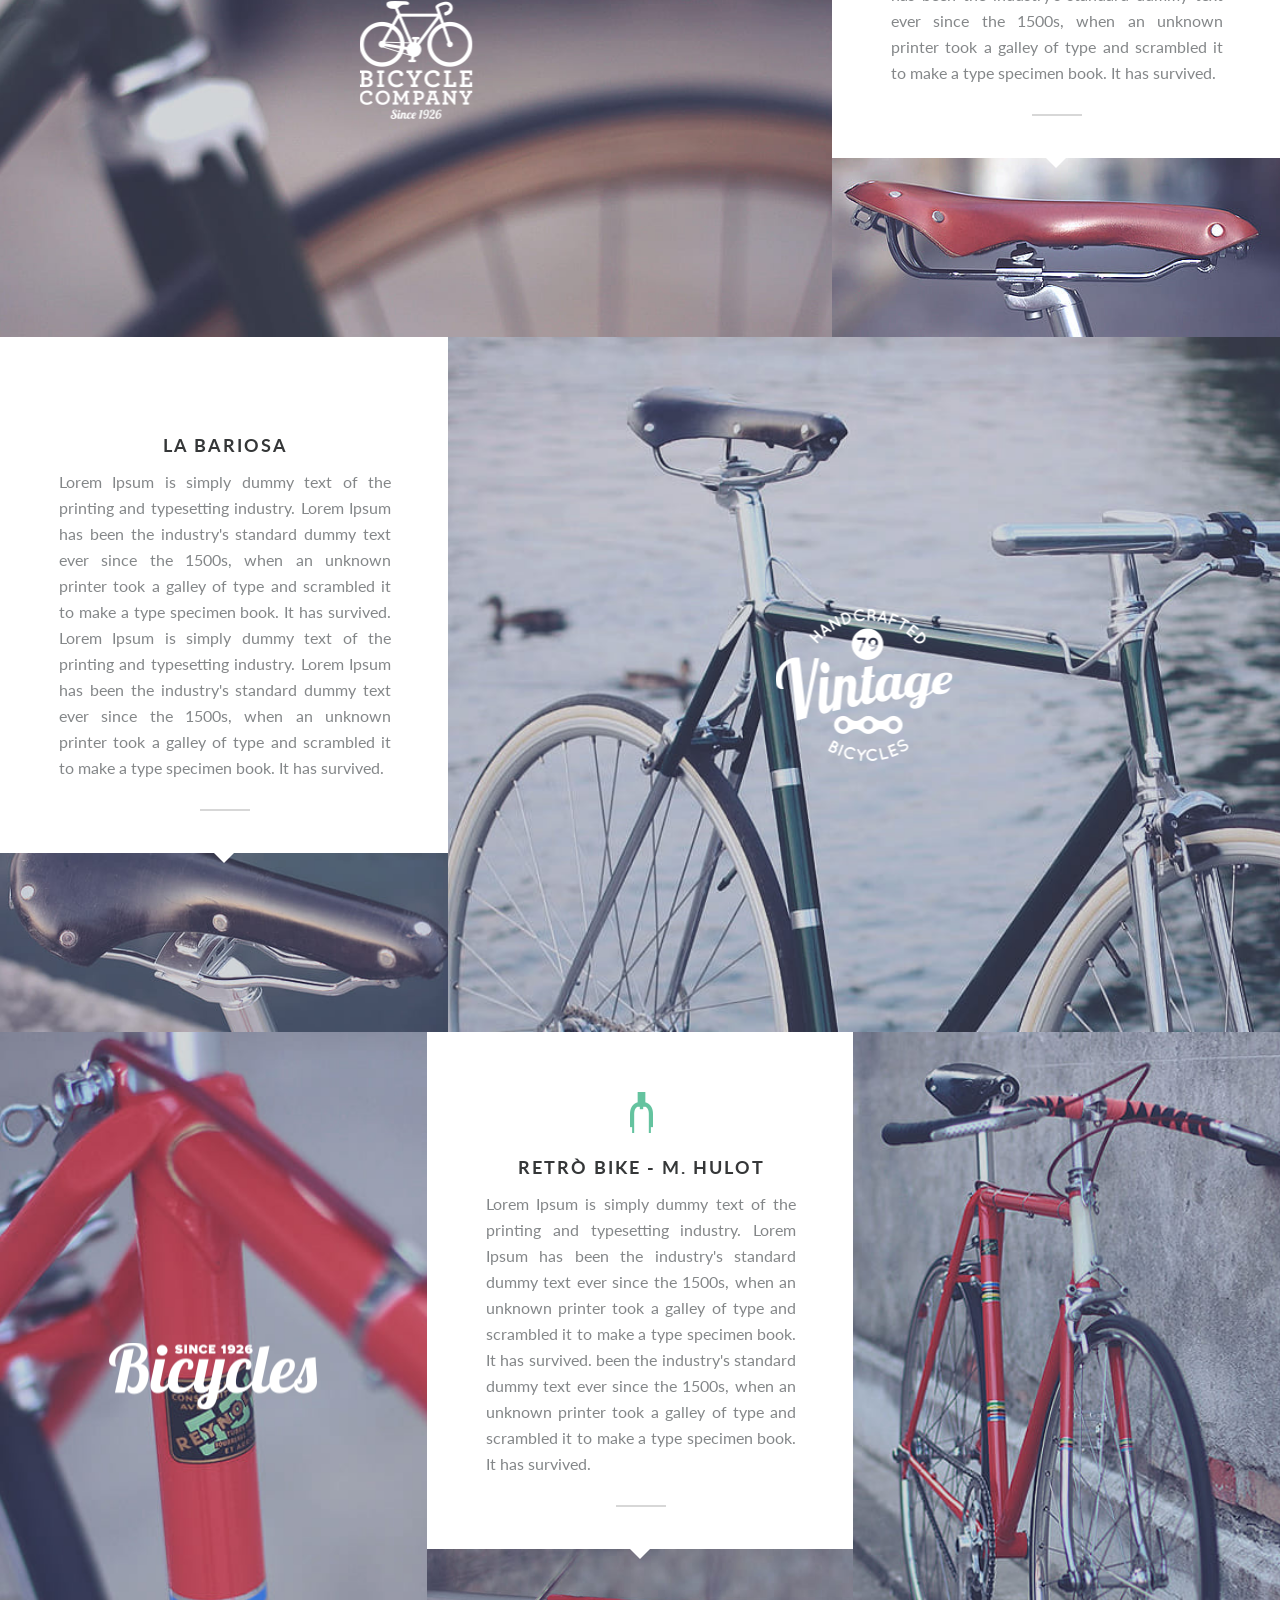
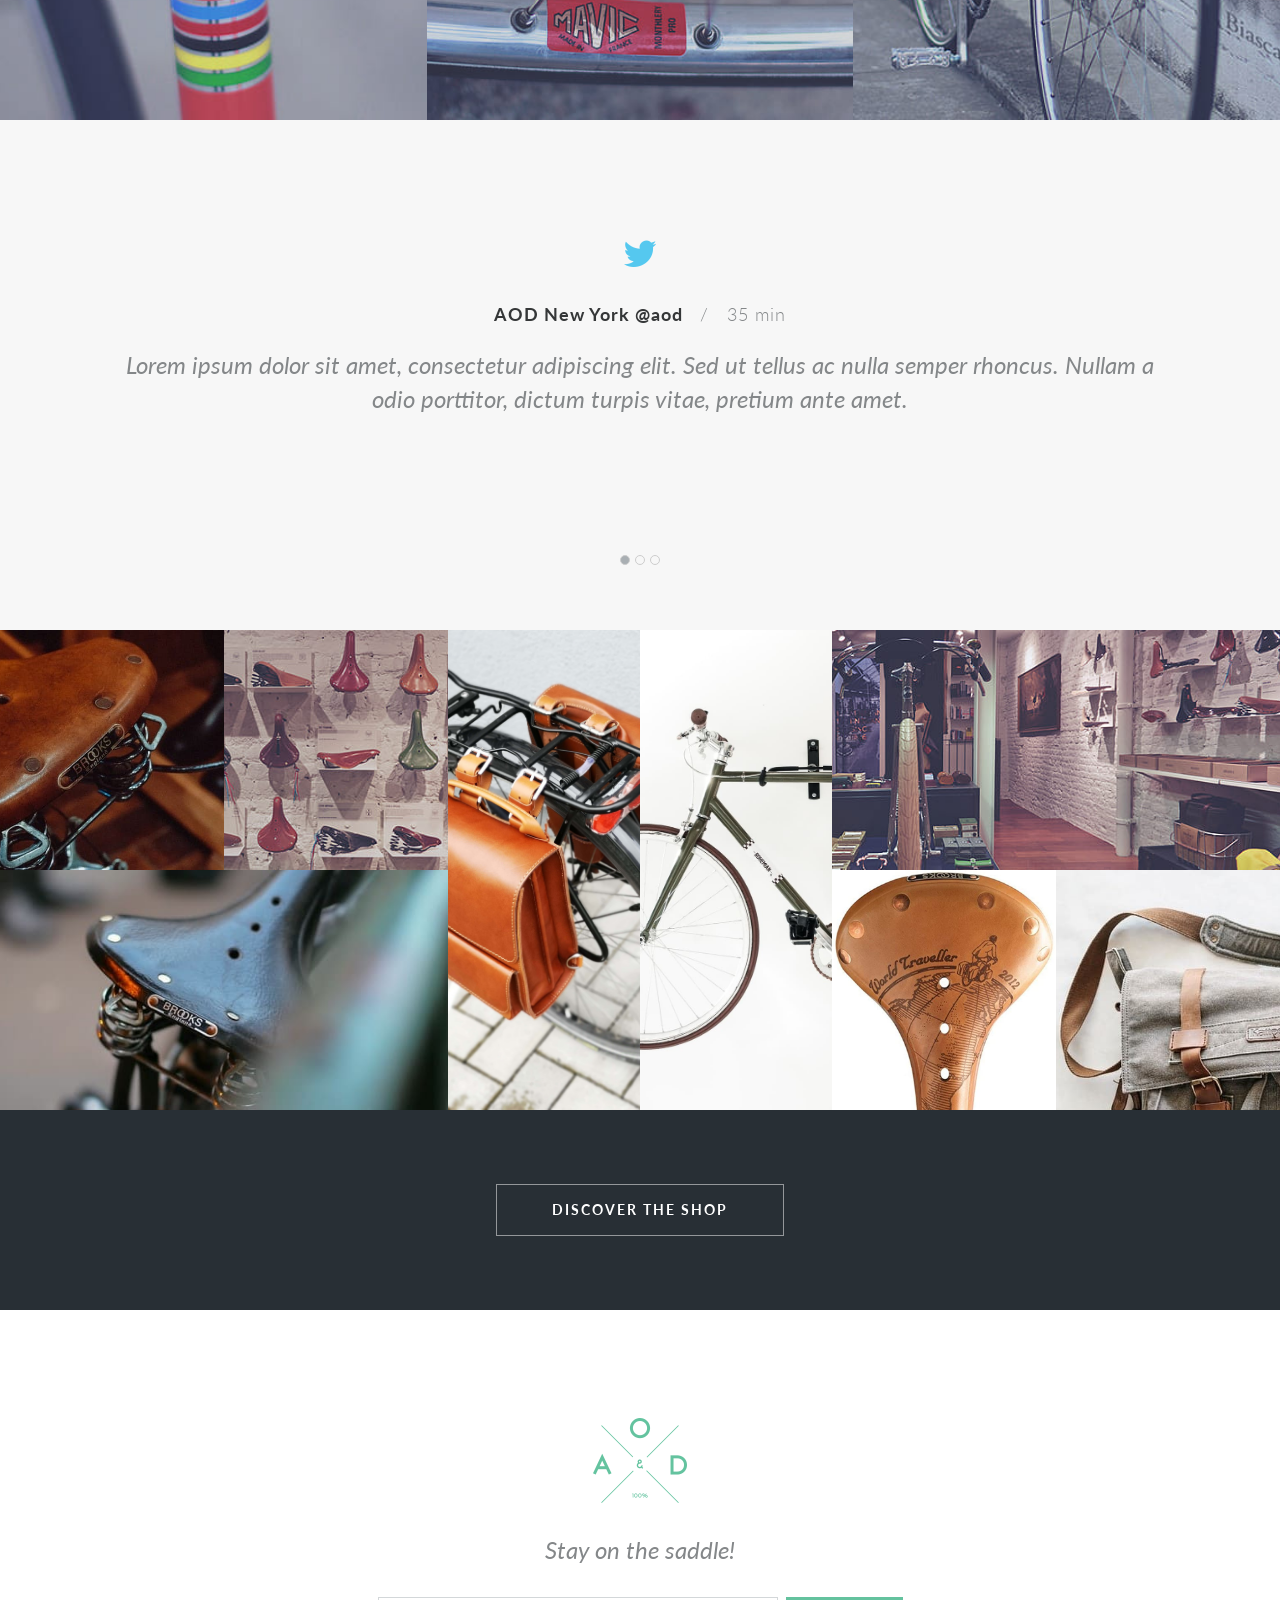
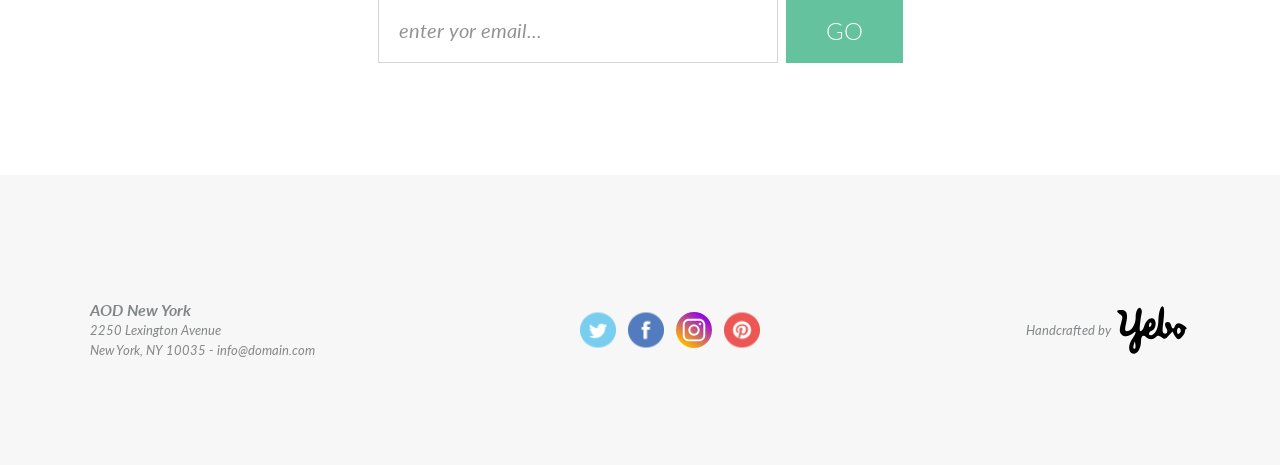
==== commit 9693f851: "Initial commit" ====
--- a/index.html
+++ b/index.html
@@ -1,373 +1,412 @@
-<!DOCTYPE html>
-<html lang="en">
-<head>
-	<meta charset="UTF-8">
-	<meta name="viewport" content="width=device-width, initial-scale=1.0">
-	<link rel="shortcut icon" href="images/icons/favicon.png" type="png/x-icon">
-	<title>YEBO</title>
-	<link rel="preconnect" href="https://fonts.gstatic.com" type="text/css">
-	<link href="https://fonts.googleapis.com/css2?family=Lato:ital,wght@0,400;0,700;1,300&display=swap" rel="stylesheet" type="text/css">
-	<link rel="stylesheet" href="css/style.css" type="text/css">
-	<link rel="stylesheet" href="css/adaptation.css" type="text/css"></head>
-<body class="body">
-	<div class="wrapper">
-		<main class="page">
-<header class="header">
-		<div class="heaeder__row">
-			<nav class="header__menu menu">
-				<div class="menu__icon icon-menu">
-					<span></span>
-				</div>
-				<div class="menu__body">
-					<ul class="menu___list">
-						<li><a href="#about-us" class="menu__link">about us</a></li>
-						<li><a href="#work" class="menu__link">work</a></li>
-						<li><a href="#shop" class="menu__link">shop</a></li>
-						<li><a href="#my__popup" id="btn_modal_window" class="menu__link mobile">contact</a></li>
-						<li class="mobile__popup">
-						<a href=""><img src="images/icons/popup-phone.png" alt=""></a>
-						<a href=""><img src="images/icons/popup-email.png" alt=""></a>
-					</li>
-					</ul>
-				</div>
-			</nav>
-			<div class="header__logo">
-				<img src="images/icons/header__logo.png" alt="">
-			</div>
-		</div>
-		<div class="header__logo_active">
-				<img src="images/icons/header__logo.png" alt="">
-			</div>
-</header>			<div class="main-screen">
-				<div class="main-screen__bg">
-					<img src="images/mainscreen.jpg" alt=""></div>
-			</div>
-			<div class="content">
-				<a id="about-us"></a>
-				<section class="generation">
-					<div class="container">
-						<div class="generation__row">
-							<div class="generation__row_logo">
-								<img src="images/icons/generation__icon.png" alt=""></div>
-							<div class="generation__row_title">
-								<h1>A NEW GENERATION OF VINTAGE BIKE</h1>
-							</div>
-							<div class="generation__row_text">
-								<p>
-									Lorem Ipsum is simply dummy text
-				of the printing and typesetting industry.
-				Lorem Ipsum has been the industry's standard
-				dummy text ever since the 1500s, when an unknown
-				printer took a galley of type and scrambled it to
-				make a type specimen book. It has survived not only
-				five centuries, but also the leap into electronic
-			typesetting, remaining essentially unchanged.
-								</p>
-							</div>
-						</div>
-					</div>
-				</section>
-				<a id="work"></a>
-				<section class="brands">
-					<div class="brands__row">
-						<div class="brands__row_left">
-							<a href="" class="left__link">
-								<span class="left__link_logo">
-									<img src="images/icons/brands_logo-1.png" alt=""></span>
-								<span class="left__link_img">
-									<img src="images/brands__img01.jpg" alt=""></span>
-							</a>
-						</div>
-						<div class="brands__row_right">
-							<div class="right__article">
-								<div class="right__article_icon">
-									<img src="images/icons/brands__icon01.png" alt=""></div>
-								<div class="right__article_title">
-									<h2>VINTAGE OLIVA</h2>
-								</div>
-								<div class="right__article_text">
-									<p>
-										Lorem Ipsum is simply dummy text of the
-					printing and typesetting industry. Lorem
-					Ipsum has been the industry's standard dummy
-					text ever since the 1500s, when an unknown printer
-					took a galley of type and scrambled it to make a type
-				specimen book. It has survived.
-									</p>
-								</div>
-							</div>
-							<div class="right__img">
-								<img src="images/brands__img02.jpg" alt=""></div>
-						</div>
-					</div>
-					<div class="brands__row item-2">
-						<div class="brands__row_left">
-							<a href="" class="left__link">
-								<span class="left__link_logo">
-									<img src="images/icons/brands_logo-2.png" alt=""></span>
-								<span class="left__link_img">
-									<img src="images/brands__img03.jpg" alt=""></span>
-							</a>
-						</div>
-						<div class="brands__row_right">
-							<div class="right__article">
-								<div class="right__article_icon">
-									<img src="images/icons/brands__icon02.png" alt=""></div>
-								<div class="right__article_title">
-									<h2>LA BORIOSA</h2>
-								</div>
-								<div class="right__article_text">
-									<p>
-										Lorem Ipsum is simply dummy text of the
-					printing and typesetting industry. Lorem
-					Ipsum has been the industry's standard dummy
-					text ever since the 1500s, when an unknown printer
-					took a galley of type and scrambled it to make a type
-				specimen book. It has survived.
-									</p>
-								</div>
-							</div>
-							<div class="right__img">
-								<img src="images/brands__img04.jpg" alt=""></div>
-						</div>
-					</div>
-					<div class="brands__item3">
-						<div class="brands__item3_row">
-							<a href="" class="item3__left">
-								<span class="item3__left_logo">
-									<img src="images/icons/brands_logo-3.png" alt=""></span>
-								<span class="item3__left_img">
-									<img src="images/brands__img05.jpg" alt=""></span>
-							</a>
-							<div class="item3__center">
-								<div class="item3__center_article">
-									<div class="center__article_icon">
-										<img src="images/icons/brands__icon03.png" alt=""></div>
-									<div class="center__article_title">
-										<h2>retrò Bike - M. Hulot</h2>
-									</div>
-									<div class="center__article_text">
-										<p>
-											Lorem Ipsum is simply dummy text of the
-						printing and typesetting industry.
-						Lorem Ipsum has been the industry's standard
-						dummy text ever since the 1500s, when an unknown
-						printer took a galley of type and scrambled it to
-						make a type specimen book. It has survived.
-										</p>
-									</div>
-								</div>
-								<div class="item3__center_img">
-									<img src="images/brands__img06.jpg" alt=""></div>
-							</div>
-							<div class="item__right">
-								<img src="images/brands__img07.jpg" alt=""></div>
-						</div>
-					</div>
-				</section>
-				<div class="slider">
-					<div class="container">
-						<div class="slider__body">
-							<div class="slider__item">
-								<div class="slider__item_icon">
-									<img src="images/icons/slider__icon-twitter.png" alt=""></div>
-								<div class="slider__item_title">
-									<span>
-										AOD New York  @aod
-										<span class="light">
-											<span>/</span>
-											35 min
-										</span>
-									</span>
-								</div>
-								<div class="slider__item_text">
-									<p>
-										Lorem ipsum dolor sit amet,
-					consectetur adipiscing elit.
-					Sed ut tellus ac nulla semper rhoncus.
-					Nullam a odio porttitor, dictum turpis vitae,
-					pretium ante amet.
-									</p>
-								</div>
-							</div>
-							<div class="slider__item">
-								<div class="slider__item_icon">
-									<img src="images/icons/slider__icon-faceok.png" alt=""></div>
-								<div class="slider__item_title">
-									<span>
-										AOD New York  @aod
-										<span class="light">
-											<span>/</span>
-											35 min
-										</span>
-									</span>
-								</div>
-								<div class="slider__item_text">
-									<p>
-										Lorem ipsum dolor sit amet,
-					consectetur adipiscing elit.
-					Sed ut tellus ac nulla semper rhoncus.
-					Nullam a odio porttitor, dictum turpis vitae,
-					pretium ante amet.
-									</p>
-								</div>
-							</div>
-							<div class="slider__item">
-								<div class="slider__item_icon">
-									<img src="images/icons/slider__icon-pinterest.png" alt=""></div>
-								<div class="slider__item_title">
-									<span>
-										AOD New York  @aod
-										<span class="light">
-											<span>/</span>
-											35 min
-										</span>
-									</span>
-								</div>
-								<div class="slider__item_text">
-									<p>
-										Lorem ipsum dolor sit amet,
-					consectetur adipiscing elit.
-					Sed ut tellus ac nulla semper rhoncus.
-					Nullam a odio porttitor, dictum turpis vitae,
-					pretium ante amet.
-									</p>
-								</div>
-							</div>
-						</div>
-					</div>
-				</div>
-				<a id="shop"></a>
-				<div class="shop">
-					<div class="shop__row">
-						<div class="shop__left">
-							<div class="left__top">
-								<a href="" class="hover">
-									<span class="logo">
-										<img src="images/icons/shope-bike.png" alt="">
-										<span>show now</span>
-									</span>
-									<img src="images/shop01.jpg" alt=""></a>
-								<a href="" class="hover">
-									<span class="logo">
-										<img src="images/icons/shope-bike.png" alt="">
-										<span>show now</span>
-									</span>
-									<img src="images/shop02.jpg" alt=""></a>
-							</div>
-							<div class="left__bottom hover">
-								<a href="">
-									<span class="logo">
-										<img src="images/icons/shope-bike.png" alt="">
-										<span>show now</span>
-									</span>
-									<img src="images/shop03.jpg" alt=""></a>
-							</div>
-						</div>
-						<div class="shop__center">
-							<a href="" class="hover">
-								<span class="logo">
-									<img src="images/icons/shope-bike.png" alt="">
-									<span>show now</span>
-								</span>
-								<img src="images/shop04.jpg" alt=""></a>
-							<a href="" class="hover">
-								<span class="logo">
-									<img src="images/icons/shope-bike.png" alt="">
-									<span>show now</span>
-								</span>
-								<img src="images/shop05.jpg" alt=""></a>
-						</div>
-						<div class="shop__left right">
-							<div class="left__top">
-								<a href="" class="hover">
-									<span class="logo">
-										<img src="images/icons/shope-bike.png" alt="">
-										<span>show now</span>
-									</span>
-									<img src="images/shop07.jpg" alt=""></a>
-								<a href="" class="hover">
-									<span class="logo">
-										<img src="images/icons/shope-bike.png" alt="">
-										<span>show now</span>
-									</span>
-									<img src="images/shop08.jpg" alt=""></a>
-							</div>
-							<div class="left__bottom hover">
-								<a href="">
-									<span class="logo">
-										<img src="images/icons/shope-bike.png" alt="">
-										<span>show now</span>
-									</span>
-									<img src="images/shop06.jpg" alt=""></a>
-							</div>
-						</div>
-					</div>
-					<div class="shop__footer">
-						<div class="container">
-							<a href="" class="shop__footer_btn">
-								<span>discover the shop</span>
-							</a>
-						</div>
-					</div>
-				</div>
-			</div>
-			<section class="mail">
-				<div class="container">
-					<div class="mail__logo">
-						<img src="images/icons/header__logo.png" alt="">
-						<h3>Stay on the saddle!</h3>
-					</div>
-					<form action="#" class="form__mail">
-						<input placeholder="enter your email..." type="email" autocomplete="email" required>
-						<button type="submit" class="mail__btn">
-							<span>go!</span>
-						</button>
-					</form>
-				</div>
-			</section>
-<footer class="footer">
-	<div class="container">
-		<div class="footer__row">
-			<div class="footer__address">
-				<span>AOD New York</span>
-				<span>2250 Lexington Avenue</span>
-				<span>New York, NY 10035  - info@domain.com</span>
-			</div>
-			<div class="footer__links">
-				<a href="" title="www.twitter.com"><img src="images/icons/footer-twitter.png" alt=""></a>
-				<a href="" title="www.facebook.com"><img src="images/icons/footer-facebook.png" alt=""></a>
-				<a href="" title="www.pinterest.com"><img src="images/icons/footer-pinterest.png" alt=""></a>
-			</div>
-			<div class="footer__autor">
-				<span>Handcrafted by</span>
-				<img src="images/icons/footer_yebo-logo.png" alt="">
-			</div>
-		</div>
-	</div>
-</footer><div class="popup" id="my__popup">
-	<div class="popup__content">
-		<div class="popup__inner">
-			<div class="popup__inner_title">
-				<h2>Contact Us</h2>
-				<span class="popup__inner_text">
-					we will contact you within one day!
-				</span>
-			</div>
-			<div class="popup__inner_links">
-				<a href="tel:+994702950570"><img src="images/icons/popup-phone.png" alt=""></a>
-				<a href="mailto:rizvan.ahmedov@outlook.com"><img src="images/icons/popup-email.png" alt=""></a>
-			</div>
-			<div class="popup__inner_close">
-				<span>X</span>
-			</div>
-		</div>
-	</div>
-</div>		</main>
-	</div>
-	<script src="https://ajax.googleapis.com/ajax/libs/jquery/3.5.1/jquery.min.js"></script>
-	<script src="js/slick.min.js"></script>
-	<script src="js/script.js"></script>
-	<script src="js/modal.js"></script>
-</body>
+<!DOCTYPE html>
+<html lang="en">
+
+<head>
+   <meta charset="UTF-8">
+   <meta name="viewport" content="width=device-width, initial-scale=1.0">
+   <link rel="icon" type="image/x-icon" href="./images/icons/favicon.ico">
+   <link rel="stylesheet" href="./css/style.css" type="text/css">
+   <title>YEBO</title>
+</head>
+
+<body>
+   <div class="wrapper">
+      <main class="page">
+         <!---     header     --->
+         <header class="header --hidden">
+            <div class="container">
+               <div class="header__row">
+                  <nav class="header__menu">
+                     <div class="menu__icon">
+                        <span class="menu__icon-line"></span>
+                     </div>
+                     <div class="menu__body">
+                        <ul class="menu__list">
+                           <li><a href="" class="menu__link scrollStart">ABOUT US</a></li>
+                           <li><a href="" class="menu__link scrollStart">WORK</a></li>
+                           <li><a href="" class="menu__link scrollStart">SHOP</a></li>
+                           <li><button type="button" class="menu__link open-contact">CONTACT</button></li>
+                        </ul>
+                        <div class="footer__logo for-menu">
+                           <span class="footer__logo-text">Handcrafted by</span>
+                           <svg version="1.0" xmlns="http://www.w3.org/2000/svg" width="45.000000pt"
+                              height="36.000000pt" viewBox="0 0 55.000000 36.000000"
+                              preserveAspectRatio="xMidYMid meet">
+
+                              <g transform="translate(0.000000,36.000000) scale(0.100000,-0.100000)" fill="#fff"
+                                 stroke="#000">
+                                 <path d="M321 329 c-6 -18 -11 -55 -11 -84 0 -55 -27 -105 -56 -105 -21 0 -17
+                          28 6 35 37 12 41 88 4 93 -24 3 -48 -21 -61 -62 -5 -17 -15 -32 -23 -34 -10
+                          -4 -12 7 -7 54 4 33 9 68 12 79 3 11 1 27 -5 35 -16 23 -40 -15 -40 -62 0 -48
+                          -23 -94 -51 -103 -30 -10 -34 -1 -20 59 15 69 4 96 -39 96 -36 0 -38 -12 -8
+                          -32 22 -15 22 -18 10 -62 -16 -60 -15 -71 4 -91 19 -19 58 -13 87 12 25 23 21
+                          0 -8 -43 -28 -41 -32 -85 -10 -104 34 -28 75 18 75 85 0 41 15 53 39 31 22
+                          -20 50 -20 72 0 16 14 20 14 43 -1 25 -17 27 -17 54 13 l28 30 16 -29 c10 -16
+                          22 -29 28 -29 17 0 50 39 50 60 0 11 5 20 11 20 7 0 0 9 -14 20 -14 11 -34 20
+                          -45 20 -12 0 -23 -9 -27 -20 -9 -27 -22 -25 -29 5 -4 16 -13 25 -26 25 -23 0
+                          -26 -21 -8 -50 14 -23 -2 -48 -22 -35 -9 6 -10 24 -5 64 12 87 11 134 -1 138
+                          -7 2 -17 -10 -23 -28z m-70 -122 c-8 -8 -11 -7 -11 4 0 9 3 19 7 23 4 4 9 2
+                          11 -4 3 -7 -1 -17 -7 -23z m226 -41 c-4 -9 -11 -16 -17 -16 -11 0 -14 33 -3
+                          44 11 10 26 -11 20 -28z m-341 -124 c-12 -11 -18 7 -10 30 l8 23 4 -23 c2 -13
+                          1 -26 -2 -30z" />
+                              </g>
+                           </svg>
+                        </div>
+                     </div>
+                  </nav>
+                  <a href="" class="header__logo"><img src="./images/icons/logo.svg" alt="logo"></a>
+               </div>
+            </div>
+         </header>
+         <!---     mainscreen    --->
+         <div class="main-screen__bg">
+            <picture>
+               <source srcset="./images/img/bg-mobile.jpg" type="image/jpg" media="(max-width:767px)">
+               <img src="./images/img/bg.jpg" alt="bicycles">
+            </picture>
+            <h1 class="main__title">
+               <span>Hi, choose</span>
+               <span>your bike...</span>
+               <span> - with us!</span>
+            </h1>
+         </div>
+         <!---      content     --->
+         <div class="content">
+            <!---    about    --->
+            <section class="about scrollEnd">
+               <div class="container">
+                  <div class="about__icon"><img src="./images/icons/about-icon.svg" alt=""></div>
+                  <div class="about__title">ABOUT THIS PAGE</div>
+                  <p class="about__text">
+                     Lorem Ipsum is simply dummy text of the printing and typesetting industry. Lorem Ipsum has been
+                     the industry's standard dummy text ever since the 1500s, when an unknown printer took a galley
+                     of type and scrambled it to make a type specimen book. It has survived not only five centuries,
+                     but also the leap into electronic typesetting, remaining essentially unchanged.
+                  </p>
+               </div>
+            </section>
+            <!---     company    --->
+            <div class="company scrollEnd">
+               <div class="company__column-1">
+                  <div class="company__column-big">
+                     <img class="column__big-bg" src="./images/img/work-img1.jpg" alt="">
+                     <a href="" class="company__big-link">
+                        <img class="column__big-logo" src="./images/icons/work-logo1.svg" alt="">
+                     </a>
+                  </div>
+                  <div class="company__column-small">
+                     <div class="company__column-text">
+                        <div class="company__text-icon"><img src="./images/icons/work-icon1.svg" alt=""></div>
+                        <div class=" company__text-title">VINTAGE OLIVA</div>
+                        <p class="company__text-text">
+                           Lorem Ipsum is simply dummy text of the printing and typesetting industry. Lorem Ipsum has
+                           been the industry's standard dummy text ever since the 1500s, when an unknown printer took a
+                           galley of type and scrambled it to make a type specimen book. It has survived.
+                        </p>
+                     </div>
+                     <div class="company__column-picture">
+                        <img src="./images/img/work-img2.jpg" alt="">
+                     </div>
+                  </div>
+               </div>
+               <div class="company__column-2">
+                  <div class="company__column-big">
+                     <img class="column__big-bg" src="./images/img/work-img4.jpg" alt="">
+                     <a href="" class="company__big-link">
+                        <img class="column__big-logo" src="./images/icons/work-logo2.svg" alt="">
+                     </a>
+                  </div>
+                  <div class="company__column-small">
+                     <div class="company__column-text">
+                        <div class="company__text-icon"><img src="./images/icons/work-icon2.svg" alt=""></div>
+                        <div class=" company__text-title">LA BARIOSA</div>
+                        <p class="company__text-text">
+                           Lorem Ipsum is simply dummy text of the printing and typesetting industry. Lorem Ipsum has
+                           been the industry's standard dummy text ever since the 1500s, when an unknown printer took a
+                           galley of type and scrambled it to make a type specimen book. It has survived.
+                           Lorem Ipsum is simply dummy text of the printing and typesetting industry. Lorem Ipsum has
+                           been the industry's standard dummy text ever since the 1500s, when an unknown printer took a
+                           galley of type and scrambled it to make a type specimen book. It has survived.
+                        </p>
+                     </div>
+                     <div class="company__column-picture">
+                        <img src="./images/img/work-img3.jpg" alt="">
+                     </div>
+                  </div>
+               </div>
+               <div class="company__column-3">
+                  <div class="company__row-1">
+                     <img class="company__row-img" src="./images/img/work-img5.jpg" alt="">
+                     <a href="" class="company__big-link">
+                        <img class="column__big-logo" src="./images/icons/work-logo3.svg" alt="">
+                     </a>
+                  </div>
+                  <div class="company__row-2">
+                     <div class="company__row2-text">
+                        <div class="company__text-icon"><img src="./images/icons/work-Icon3.svg" alt=""></div>
+                        <div class="company__text-title">retrò Bike - M. Hulot</div>
+                        <p class="company__text-text">
+                           Lorem Ipsum is simply dummy text of the printing and typesetting industry. Lorem Ipsum has
+                           been
+                           the industry's standard dummy text ever since the 1500s, when an unknown printer took a
+                           galley
+                           of type and scrambled it to make a type specimen book. It has survived.
+                           been the industry's standard dummy text ever since the 1500s, when an unknown printer took a
+                           galley of type and scrambled it to make a type specimen book. It has survived.
+                        </p>
+                     </div>
+                     <div class="company__row2-picture">
+                        <img src="./images/img/work-img6.jpg" alt="">
+                     </div>
+                  </div>
+                  <div class="company__row-3">
+                     <img class="company__row-img" src="./images/img/work-img7.jpg" alt="">
+                  </div>
+               </div>
+            </div>
+            <!---     slider     --->
+            <div class="articles-slider my-slider">
+               <div class="articles-slider__wrapper my-slider__wrapper">
+                  <div class="articles-slider__container my-slider__container">
+                     <div class="articles-slider__slide my-slider__slide">
+                        <div class="articles-slider__icon">
+                           <img src="./images/icons/icon-slider.svg" alt="">
+                        </div>
+                        <div class="articles-slider__title">AOD New York @aod
+                           <span class="articles-slider__title--grey">/ &nbsp;&nbsp;35 min</span>
+                        </div>
+                        <p class="articles-slider__text">
+                           Lorem ipsum dolor sit amet, consectetur adipiscing elit. Sed ut tellus ac nulla semper
+                           rhoncus. Nullam a odio porttitor, dictum turpis vitae, pretium ante amet.
+                        </p>
+                     </div>
+                     <div class="articles-slider__slide my-slider__slide">
+                        <div class="articles-slider__icon">
+                           <img src="./images/icons/icon-slider.svg" alt="">
+                        </div>
+                        <div class="articles-slider__title">AOD Paris @frBicycle
+                           <span class="articles-slider__title--grey">/ &nbsp;&nbsp;15 min</span>
+                        </div>
+                        <p class="articles-slider__text">
+                           Lorem ipsum dolor sit amet, consectetur adipiscing elit. Sed ut tellus ac nulla semper
+                           rhoncus been the industry's standard dummy text ever since the 1500s Nullam a odio porttitor,
+                           dictum turpis vitae, pretium ante amet.
+                        </p>
+                     </div>
+                     <div class="articles-slider__slide my-slider__slide">
+                        <div class="articles-slider__icon">
+                           <img src="./images/icons/icon-slider.svg" alt="">
+                        </div>
+                        <div class="articles-slider__title">AOD London @ukbike
+                           <span class="articles-slider__title--grey">/ &nbsp;&nbsp;25 min</span>
+                        </div>
+                        <p class="articles-slider__text">
+                           Lorem ipsum dolor sit amet, consectetur adipiscing elit. Sed ut tellus ac nulla semper
+                           rhoncus. Nullam a odio porttitor, dictum turpis vitae.
+                        </p>
+                     </div>
+                  </div>
+               </div>
+               <div class="articles-slider__dots my-slider__dots">
+                  <span class="articles-slider__dot my-slider__dot --active"></span>
+                  <span class="articles-slider__dot my-slider__dot"></span>
+                  <span class="articles-slider__dot my-slider__dot"></span>
+               </div>
+            </div>
+            <!---     shop     --->
+            <div class="shop scrollEnd">
+               <div class="shop__top">
+                  <div class="shop__big-column">
+                     <div class="shop__row1">
+                        <div class="shop__item">
+                           <a href="" class="shop__link"> </a>
+                           <img src="./images/img/shop-img1.jpg" alt="">
+                        </div>
+                        <div class="shop__item">
+                           <a href="" class="shop__link"></a>
+                           <img src="./images/img/shop-img2.jpg" alt="">
+                        </div>
+                     </div>
+                     <div class="shop__row2">
+                        <a href="" class="shop__link"></a>
+                        <img src="./images/img/shop-img3.jpg" alt="">
+                     </div>
+                  </div>
+                  <div class="shop__small-column">
+                     <div class="shop__small-row">
+                        <a href="" class="shop__link"></a>
+                        <img src="./images/img/shop-img4.jpg" alt="">
+                     </div>
+                     <div class="shop__small-row">
+                        <a href="" class="shop__link"></a>
+                        <img src="./images/img/shop-img5.jpg" alt="">
+                     </div>
+                  </div>
+                  <div class="shop__big-column">
+                     <div class="shop__row2">
+                        <a href="" class="shop__link"></a>
+                        <img src="./images/img/shop-img6.jpg" alt="">
+                     </div>
+                     <div class="shop__row1">
+                        <div class="shop__item">
+                           <a href="" class="shop__link"></a>
+                           <img src="./images/img/shop-img7.jpg" alt="">
+                        </div>
+                        <div class="shop__item">
+                           <a href="" class="shop__link"></a>
+                           <img src="./images/img/shop-img8.jpg" alt="">
+                        </div>
+                     </div>
+                  </div>
+               </div>
+               <div class="shop__bottom">
+                  <a href="" class="shop__bottom-link"><span class="shop__link-text">DISCOVER THE SHOP</span></a>
+               </div>
+            </div>
+            <!---     form     --->
+            <div class="form container">
+               <div class="form__logo"><a href=""><img src="./images/icons/logo.svg" alt=""></a></div>
+               <div class="form__title">Stay on the saddle!</div>
+               <form class="form__form">
+                  <input class="form__input" type="mail" placeholder="enter yor email..." required>
+                  <button class="form__btn" type="submit">GO</button>
+               </form>
+            </div>
+         </div>
+      </main>
+      <!---     footer     --->
+      <footer class="footer">
+         <div class="footer__row container">
+            <div class="footer__info">
+               <span class="footer__info-text --bold">AOD New York</span>
+               <span class="footer__info-text">2250 Lexington Avenue </span>
+               <span class="footer__info-text">New York, NY 10035 - info@domain.com</span>
+            </div>
+            <div class="footer__links">
+               <a href="" class="footer__link" target="_blank"><img src="./images/icons/twitter.svg" alt=""></a>
+               <a href="" class="footer__link" target="_blank"><img src="./images/icons/facebook.svg" alt=""></a>
+               <a href="" class="footer__link" target="_blank"><img src="./images/icons/instagram.svg" alt=""></a>
+               <a href="" class="footer__link" target="_blank"><img src="./images/icons/pinterest.svg" alt=""></a>
+            </div>
+            <div class="footer__logo">
+               <span class="footer__logo-text">Handcrafted by</span>
+               <svg version="1.0" xmlns="http://www.w3.org/2000/svg" width="55.000000pt" height="36.000000pt"
+                  viewBox="0 0 55.000000 36.000000" preserveAspectRatio="xMidYMid meet">
+
+                  <g transform="translate(0.000000,36.000000) scale(0.100000,-0.100000)" fill="#000000" stroke="none">
+                     <path d="M321 329 c-6 -18 -11 -55 -11 -84 0 -55 -27 -105 -56 -105 -21 0 -17
+           28 6 35 37 12 41 88 4 93 -24 3 -48 -21 -61 -62 -5 -17 -15 -32 -23 -34 -10
+           -4 -12 7 -7 54 4 33 9 68 12 79 3 11 1 27 -5 35 -16 23 -40 -15 -40 -62 0 -48
+           -23 -94 -51 -103 -30 -10 -34 -1 -20 59 15 69 4 96 -39 96 -36 0 -38 -12 -8
+           -32 22 -15 22 -18 10 -62 -16 -60 -15 -71 4 -91 19 -19 58 -13 87 12 25 23 21
+           0 -8 -43 -28 -41 -32 -85 -10 -104 34 -28 75 18 75 85 0 41 15 53 39 31 22
+           -20 50 -20 72 0 16 14 20 14 43 -1 25 -17 27 -17 54 13 l28 30 16 -29 c10 -16
+           22 -29 28 -29 17 0 50 39 50 60 0 11 5 20 11 20 7 0 0 9 -14 20 -14 11 -34 20
+           -45 20 -12 0 -23 -9 -27 -20 -9 -27 -22 -25 -29 5 -4 16 -13 25 -26 25 -23 0
+           -26 -21 -8 -50 14 -23 -2 -48 -22 -35 -9 6 -10 24 -5 64 12 87 11 134 -1 138
+           -7 2 -17 -10 -23 -28z m-70 -122 c-8 -8 -11 -7 -11 4 0 9 3 19 7 23 4 4 9 2
+           11 -4 3 -7 -1 -17 -7 -23z m226 -41 c-4 -9 -11 -16 -17 -16 -11 0 -14 33 -3
+           44 11 10 26 -11 20 -28z m-341 -124 c-12 -11 -18 7 -10 30 l8 23 4 -23 c2 -13
+           1 -26 -2 -30z" />
+                  </g>
+               </svg>
+            </div>
+         </div>
+      </footer>
+   </div>
+   <div class="contact-modal">
+      <div class="contact-modal__container">
+         <div class="contact-modal__title">CONTACTS</div>
+         <div class="contact-modal__flex">
+            <div class="contact-modal__flex-left">
+               <p class="contact-modal__left-text">
+                  ALL STORES ARE OPEN 5 DAYS A WEEK
+                  <span> from 09:00 to 20:00</span>
+               </p>
+            </div>
+            <div class="contact-modal__flex-right">
+               <div class="contact-modal__links">
+                  <a href="tel:702950570" class="contact-modal__link home">(012) 545-45-12</a>
+                  <a href="tel:702950570" class="contact-modal__link mobile">(070) 295-05-70</a>
+                  <a href="mailto:rizvan.ahmedov@outlook.com" class="contact-modal__link mail">bike.aod@outlook.com</a>
+               </div>
+            </div>
+         </div>
+         <div class="footer__info">
+            <span class="footer__info-text --bold">AOD New York</span>
+            <span class="footer__info-text">2250 Lexington Avenue </span>
+            <span class="footer__info-text">New York, NY 10035 - info@domain.com</span>
+         </div>
+         <button type="button" class="contact-modal__close">BACK</button>
+      </div>
+   </div>
+   <button type="button" class="callback-btn">
+      <div class="callback-btn__container">
+         <svg version="1.0" xmlns="http://www.w3.org/2000/svg" viewBox="0 0 512.000000 512.000000">
+            <g transform="translate(0.000000,512.000000) scale(0.100000,-0.100000)" fill="#000000" stroke="none">
+               <path d="M300 5104 c-141 -38 -247 -146 -284 -289 -25 -92 -16 -370 19 -665
+151 -1247 790 -2373 1790 -3156 599 -469 1333 -794 2085 -924 263 -45 648 -77
+809 -67 143 8 254 66 324 169 74 108 71 84 75 666 2 336 -1 543 -8 580 -25
+139 -129 261 -264 308 -24 9 -113 19 -216 25 -316 18 -489 46 -750 121 -250
+72 -330 58 -522 -90 -90 -70 -261 -199 -533 -402 -5 -5 -66 24 -135 64 -470
+271 -816 587 -1093 1000 -113 169 -228 368 -218 381 56 72 444 589 468 624 79
+111 87 226 29 425 -71 246 -108 477 -121 751 -10 212 -33 283 -125 374 -58 58
+-105 85 -187 106 -84 22 -1061 21 -1143 -1z" />
+            </g>
+         </svg>
+         <span class="callback-btn__text">CALL</span>
+      </div>
+   </button>
+   <div class="callback-modal">
+      <div class="callback-modal__container">
+         <div class="callback-modal__title">CALLBACK</div>
+         <form class="callback-modal__form">
+            <input class="callback-modal__input" type="text" placeholder="Your name">
+            <input class="callback-modal__input" type="number" placeholder="(xxx) xxx-xx-xx" required>
+            <button type="submit" class="callback-modal__send-btn">GET A CALL</button>
+         </form>
+         <div class="footer__info">
+            <span class="footer__info-text --bold">AOD New York</span>
+            <span class="footer__info-text">2250 Lexington Avenue </span>
+            <span class="footer__info-text">New York, NY 10035 - info@domain.com</span>
+         </div>
+         <button type="button" class="callback-modal__close">BACK</button>
+         <pre class="callback-modal__outtext">don't miss our call!</pre>
+      </div>
+   </div>
+   <div class="share">
+      <a href="" class="share__link f">
+         <svg xmlns="http://www.w3.org/2000/svg" xmlns:xlink="http://www.w3.org/1999/xlink" viewBox="0 0 32 32"
+            version="1.1" role="img" aria-labelledby="at-svg-facebook-3">
+            <g>
+               <path
+                  d="M22 5.16c-.406-.054-1.806-.16-3.43-.16-3.4 0-5.733 1.825-5.733 5.17v2.882H9v3.913h3.837V27h4.604V16.965h3.823l.587-3.913h-4.41v-2.5c0-1.123.347-1.903 2.198-1.903H22V5.16z"
+                  fill-rule="evenodd"></path>
+            </g>
+         </svg>
+      </a>
+      <a href="" class="share__link i">
+         <svg fill="#000000" xmlns="http://www.w3.org/2000/svg" viewBox="0 0 50 50" width="50px" height="50px">
+            <path fill="none" stroke="#000000" stroke-miterlimit="10" stroke-width="2"
+               d="M16,46h18c6.627,0,12-5.373,12-12V16c0-6.627-5.373-12-12-12H16C9.373,4,4,9.373,4,16v18C4,40.627,9.373,46,16,46z" />
+            <path fill="none" stroke="#000000" stroke-miterlimit="10" stroke-width="2"
+               d="M25 15A10 10 0 1 0 25 35A10 10 0 1 0 25 15Z" />
+            <path d="M37 11A2 2 0 1 0 37 15A2 2 0 1 0 37 11Z" />
+         </svg>
+      </a>
+      <a href="" class="share__link t">
+         <svg xmlns="http://www.w3.org/2000/svg" xmlns:xlink="http://www.w3.org/1999/xlink" viewBox="0 0 32 32"
+            version="1.1" role="img" aria-labelledby="at-svg-twitter-4">
+            <g>
+               <path
+                  d="M27.996 10.116c-.81.36-1.68.602-2.592.71a4.526 4.526 0 0 0 1.984-2.496 9.037 9.037 0 0 1-2.866 1.095 4.513 4.513 0 0 0-7.69 4.116 12.81 12.81 0 0 1-9.3-4.715 4.49 4.49 0 0 0-.612 2.27 4.51 4.51 0 0 0 2.008 3.755 4.495 4.495 0 0 1-2.044-.564v.057a4.515 4.515 0 0 0 3.62 4.425 4.52 4.52 0 0 1-2.04.077 4.517 4.517 0 0 0 4.217 3.134 9.055 9.055 0 0 1-5.604 1.93A9.18 9.18 0 0 1 6 23.85a12.773 12.773 0 0 0 6.918 2.027c8.3 0 12.84-6.876 12.84-12.84 0-.195-.005-.39-.014-.583a9.172 9.172 0 0 0 2.252-2.336"
+                  fill-rule="evenodd"></path>
+            </g>
+         </svg>
+      </a>
+
+   </div>
+   <script type="module" src="./js/app.js"></script>
+</body>
+
 </html>
--- a/css/style.css
+++ b/css/style.css
@@ -1,20 +1,173 @@
-@import 'nullstyle.css';
-@import 'heaeder.css';
-@import 'footer.css';
-@import 'slider.css';
-@import 'popup.css';
+@import url("https://fonts.googleapis.com/css?family=Lato:300,regular,italic,700");
+@import url("https://fonts.googleapis.com/css?family=Josefin+Sans:700italic");
+* {
+  padding: 0;
+  margin: 0;
+  border: 0;
+}
+
+*,
+*:before,
+*:after {
+  -webkit-box-sizing: border-box;
+  box-sizing: border-box;
+}
+
+:focus,
+:active {
+  outline: none;
+}
+
+a:focus,
+a:active {
+  outline: none;
+}
+
+nav,
+footer,
+header,
+aside {
+  display: block;
+}
+
+html,
+body {
+  height: 100%;
+  width: 100%;
+  font-size: 100%;
+  line-height: 1;
+  font-size: 14px;
+  -ms-text-size-adjust: 100%;
+  -moz-text-size-adjust: 100%;
+  -webkit-text-size-adjust: 100%;
+}
+
+input,
+button,
+textarea {
+  font-family: inherit;
+}
+
+input::-ms-clear {
+  display: none;
+}
+
+button {
+  cursor: pointer;
+}
+
+button::-moz-focus-inner {
+  padding: 0;
+  border: 0;
+}
+
+a,
+a:visited {
+  text-decoration: none;
+}
+
+a:hover {
+  text-decoration: none;
+}
+
+ul li {
+  list-style: none;
+}
+
+img {
+  vertical-align: top;
+}
+
+h1,
+h2,
+h3,
+h4,
+h5,
+h6 {
+  font-size: inherit;
+  font-weight: 400;
+}
+
+.my-slider {
+  position: relative;
+}
+
+.my-slider__wrapper {
+  overflow: hidden;
+}
+
+.my-slider__container {
+  display: -webkit-box;
+  display: -ms-flexbox;
+  display: flex;
+}
+
+.my-slider__slide {
+  -webkit-box-flex: 1;
+      -ms-flex: 1 0 100%;
+          flex: 1 0 100%;
+}
+
+.my-slider__prev,
+.my-slider__next {
+  position: absolute;
+  top: 50%;
+  -webkit-transform: translateY(-50%);
+          transform: translateY(-50%);
+  border: none;
+}
+
+.my-slider__prev {
+  left: 0;
+}
+
+.my-slider__next {
+  right: 0;
+}
+
+.my-slider__dots {
+  position: absolute;
+  bottom: 0;
+  left: 50%;
+  -webkit-transform: translateX(-50%);
+          transform: translateX(-50%);
+  display: -webkit-box;
+  display: -ms-flexbox;
+  display: flex;
+}
+
+.my-slider__dots .--invisible {
+  visibility: hidden;
+}
+
+.my-slider__dot {
+  width: 10px;
+  height: 10px;
+  border-radius: 50%;
+  border: 1px solid #666;
+  cursor: pointer;
+}
+
 html {
-  scroll-behavior: smooth;
+  scrollbar-width: thin;
+  scrollbar-color: beige #353738;
+}
+
+html::-webkit-scrollbar {
+  width: 8px;
+  background-color: #353738;
+}
+
+html::-webkit-scrollbar-thumb {
+  background-color: beige;
 }
 
 body {
-  font-family: "Lato", sans-serif;
-}
-
-.container {
-  max-width: 1130px;
-  padding: 0 15px;
-  margin: 0 auto;
+  font-family: "Lato", serif;
+}
+
+body.--lock {
+  overflow: hidden;
 }
 
 .wrapper {
@@ -22,408 +175,2092 @@
   min-height: 100%;
 }
 
-.page {
+.container {
+  max-width: 1130px;
+  margin: 0 auto;
+  padding: 0 15px;
+}
+
+.header {
+  position: fixed;
+  top: 0;
+  left: 0;
+  width: 100%;
+  background-color: #0009;
+  border-bottom: 2px solid snow;
+  z-index: 2;
+  -webkit-transition: all 0.5s ease 0s;
+  transition: all 0.5s ease 0s;
+}
+
+.header.--hidden {
+  top: -100%;
+  -webkit-transition: all 3s ease 0.1s;
+  transition: all 3s ease 0.1s;
+}
+
+.header__row {
+  display: -webkit-box;
+  display: -ms-flexbox;
+  display: flex;
+  -webkit-box-pack: center;
+      -ms-flex-pack: center;
+          justify-content: center;
+  -webkit-box-align: center;
+      -ms-flex-align: center;
+          align-items: center;
+  padding: 45px 0;
+}
+
+.menu__list {
+  display: -webkit-box;
+  display: -ms-flexbox;
+  display: flex;
+}
+
+.menu__list li {
+  padding: 0 38px;
+}
+
+.menu__list li:nth-child(2) {
+  padding-right: 110px;
+}
+
+.menu__list li:nth-child(2)::after {
+  left: 0;
+}
+
+.menu__list li:nth-child(3) {
+  padding-left: 110px;
+}
+
+.menu__list li:nth-child(3)::after {
+  right: 0;
+}
+
+.menu__list li:nth-child(2), .menu__list li:nth-child(3) {
+  position: relative;
+}
+
+.menu__list li:nth-child(2)::after, .menu__list li:nth-child(3)::after {
+  content: "";
+  position: absolute;
+  top: 50%;
+  -webkit-transform: translateY(-50%);
+          transform: translateY(-50%);
+  border-radius: 50%;
+  width: 2px;
+  height: 2px;
+  background-color: #fff;
+}
+
+.menu__link {
+  background-color: transparent;
+  letter-spacing: 2px;
+  font-weight: 700;
+  color: snow;
+  -webkit-user-select: none;
+     -moz-user-select: none;
+      -ms-user-select: none;
+          user-select: none;
+}
+
+.header__logo {
+  position: absolute;
+  top: 50%;
+  left: 50%;
+  -webkit-transform: translate(-50%, -50%);
+          transform: translate(-50%, -50%);
+}
+
+.header__logo,
+.form__logo {
+  -webkit-user-select: none;
+     -moz-user-select: none;
+      -ms-user-select: none;
+          user-select: none;
+}
+
+.for-menu {
+  visibility: hidden;
+}
+
+.for-menu svg {
+  display: none;
+}
+
+.main-screen__bg {
+  position: relative;
+  height: 100vh;
+}
+
+.main-screen__bg picture img {
   position: absolute;
   top: 0;
   left: 0;
   width: 100%;
   height: 100%;
+  -o-object-fit: cover;
+     object-fit: cover;
+  -o-object-position: bottom;
+     object-position: bottom;
+}
+
+.main__title {
+  position: absolute;
+  top: 50%;
+  left: 10%;
+  -webkit-transform: translate(0, -40%);
+          transform: translate(0, -40%);
+  display: -webkit-box;
+  display: -ms-flexbox;
   display: flex;
-  flex-direction: column;
-}
-
-.main-screen {
+  -webkit-box-orient: vertical;
+  -webkit-box-direction: normal;
+      -ms-flex-direction: column;
+          flex-direction: column;
+  text-align: center;
+  visibility: hidden;
+}
+
+.main__title span {
+  font-family: "Josefin Sans", sans-serif;
+  font-weight: 700;
+  font-style: italic;
+  line-height: 130px;
+  font-size: 120px;
+  letter-spacing: 0.5px;
+  color: snow;
+  -webkit-user-select: none;
+     -moz-user-select: none;
+      -ms-user-select: none;
+          user-select: none;
+  text-shadow: -10px 7px 4px #272525;
+  opacity: 1;
+  -webkit-clip-path: polygon(100% 0, 100% 100%, 0 100%, 0 0%);
+          clip-path: polygon(100% 0, 100% 100%, 0 100%, 0 0%);
+  -webkit-transform: translateY(0);
+          transform: translateY(0);
+  -webkit-animation-name: titleAnimation;
+          animation-name: titleAnimation;
+  -webkit-animation-timing-function: ease-in-out;
+          animation-timing-function: ease-in-out;
+  -webkit-animation-duration: 2.3s;
+          animation-duration: 2.3s;
+}
+
+.main__title span:nth-child(2) {
+  -webkit-animation-duration: 2.8s;
+          animation-duration: 2.8s;
+}
+
+.main__title span:last-child {
+  color: #00ff33;
+  white-space: nowrap;
+  -webkit-animation-duration: 4s;
+          animation-duration: 4s;
+}
+
+@-webkit-keyframes titleAnimation {
+  0% {
+    -webkit-transform: translateY(-80px);
+            transform: translateY(-80px);
+    opacity: 0;
+    -webkit-clip-path: polygon(100% 0, 100% -100%, 0 0%, 0 -100%);
+            clip-path: polygon(100% 0, 100% -100%, 0 0%, 0 -100%);
+  }
+  100% {
+    -webkit-transform: translateY(0);
+            transform: translateY(0);
+    opacity: 1;
+    -webkit-clip-path: polygon(100% 0, 100% 100%, 0 100%, 0 0%);
+            clip-path: polygon(100% 0, 100% 100%, 0 100%, 0 0%);
+  }
+}
+
+@keyframes titleAnimation {
+  0% {
+    -webkit-transform: translateY(-80px);
+            transform: translateY(-80px);
+    opacity: 0;
+    -webkit-clip-path: polygon(100% 0, 100% -100%, 0 0%, 0 -100%);
+            clip-path: polygon(100% 0, 100% -100%, 0 0%, 0 -100%);
+  }
+  100% {
+    -webkit-transform: translateY(0);
+            transform: translateY(0);
+    opacity: 1;
+    -webkit-clip-path: polygon(100% 0, 100% 100%, 0 100%, 0 0%);
+            clip-path: polygon(100% 0, 100% 100%, 0 100%, 0 0%);
+  }
+}
+
+.about {
+  padding: 115px 0 140px;
+  background-color: #f7f7f7;
+  font-size: 18px;
+}
+
+.about__icon {
+  text-align: center;
+  margin-bottom: 30px;
+}
+
+.about__title {
+  margin-bottom: 34px;
+  font-weight: 700;
+  color: #353738;
+  letter-spacing: 2px;
+  text-align: center;
+}
+
+.about__text {
+  color: #848789;
+  line-height: 34px;
+  text-align: center;
+}
+
+.company__column-1,
+.company__column-2 {
+  display: -webkit-box;
+  display: -ms-flexbox;
   display: flex;
 }
 
-.main-screen__bg {
+.company__column-big {
   position: relative;
-  flex: 0 0 100%;
-  height: 800px;
-}
-.main-screen__bg img {
+  -webkit-box-flex: 1;
+      -ms-flex: 1 0 67.777%;
+          flex: 1 0 67.777%;
+}
+
+.company__column-2 .company__column-big {
+  -webkit-box-ordinal-group: 3;
+      -ms-flex-order: 2;
+          order: 2;
+}
+
+.column__big-bg {
   position: absolute;
-  top: 0;
-  left: 0;
-  object-fit: cover;
   width: 100%;
   height: 100%;
-}
-
-.generation {
-  padding: 115px 0 140px;
-  background-color: #f7f7f7;
-}
-
-.generation__row {
+  -o-object-fit: cover;
+     object-fit: cover;
+  -o-object-position: top;
+     object-position: top;
+}
+
+.company__column-2 .column__big-bg {
+  -o-object-position: center;
+     object-position: center;
+}
+
+.company__big-link {
+  position: absolute;
+  width: 100%;
+  height: 100%;
+}
+
+.column__big-logo {
+  position: absolute;
+  top: 50%;
+  left: 50%;
+  -webkit-transform: translate(-50%, -50%);
+          transform: translate(-50%, -50%);
+}
+
+.company__column-small {
+  -webkit-box-flex: 1;
+      -ms-flex: 1 0 33.333%;
+          flex: 1 0 33.333%;
+}
+
+.company__column-2 .company__column-small {
+  -webkit-box-ordinal-group: 2;
+      -ms-flex-order: 1;
+          order: 1;
+}
+
+.company__column-text,
+.company__row2-text {
+  padding: 70px 65px 52px 65px;
+}
+
+.company__text-icon {
   text-align: center;
 }
 
-.generation__row_logo {
-  margin-bottom: 30px;
-}
-
-.generation__row_title {
-  margin-bottom: 20px;
-}
-.generation__row_title h1 {
-  font-weight: 700;
-  font-size: 18px;
-  letter-spacing: 2.4px;
-  color: #353738;
-}
-
-.generation__row_text {
-  max-width: 1080px;
-  font-size: 18px;
-  line-height: 34px;
-  color: #848789;
-}
-
-.brands .right__article,
-.brands .item3__center_article {
-  padding: 55px 30px 100px 30px;
+.company__text-title {
+  margin: 25px 0 15px;
   text-align: center;
-  min-height: 67%;
-}
-.brands .right__article_icon,
-.brands .center__article_icon {
-  margin-bottom: 30px;
-}
-.brands h2 {
   font-size: 18px;
   font-weight: 700;
+  letter-spacing: 2px;
+  color: #353738;
+}
+
+.company__row2-title {
   text-transform: uppercase;
-  letter-spacing: 2.4px;
-  color: #353738;
-  margin-bottom: 20px;
-}
-.brands p {
+}
+
+.company__text-text {
+  position: relative;
+  padding-bottom: 35px;
+  font-size: 16px;
+  color: #848789;
+  line-height: 30px;
   text-align: justify;
-  font-size: 14px;
-  line-height: 30px;
-  color: #848789;
-}
-
-.brands__row {
-  display: flex;
-  min-width: 100%;
-}
-
-.brands__row_left {
-  flex: 0 1 66.7%;
-}
-
-.left__link {
-  height: 100%;
-  display: block;
+}
+
+.company__text-text::after {
+  content: "";
+  position: absolute;
+  bottom: 0;
+  left: 50%;
+  -webkit-transform: translateX(-50%);
+          transform: translateX(-50%);
+  width: 50px;
+  height: 2px;
+  background-color: #d7d7d7;
+}
+
+.company__column-picture,
+.company__row2-picture {
   position: relative;
-}
-
-.left__link_logo,
-.item3__left_logo {
+  padding: 0 0 40% 0;
+}
+
+.company__column-picture img,
+.company__row2-picture img {
   position: absolute;
   top: 0;
   left: 0;
   width: 100%;
   height: 100%;
-  display: flex;
-  justify-content: center;
-  align-items: center;
-  background-color: #5fa993;
-  opacity: 0;
-  z-index: 2;
-  transition: all 0.2s ease-in 0s;
-}
-.left__link_logo img,
-.item3__left_logo img {
-  object-fit: cover;
-  object-position: center;
-}
-
-.left__link_logo:hover,
-.item3__left_logo:hover {
-  opacity: 0.6;
-  transition: all 0.2s ease 0.4s;
-}
-
-.left__link_img img {
-  object-fit: cover;
-  width: 100%;
-  height: 100%;
-}
-
-.brands__row_right {
-  flex: 0 1 33.4%;
-}
-
-.right__img img {
-  object-fit: cover;
-  width: 100%;
-  min-height: 33.4%;
-}
-
-.item-2 {
-  flex-direction: row-reverse;
-}
-
-.brands__item3_row {
-  display: flex;
-  min-width: 100%;
-}
-
-.item3__left {
-  flex: 33.5%;
-  position: relative;
-}
-
-.item3__left_img img {
-  object-fit: cover;
-  width: 100%;
-  min-height: 100%;
-}
-
-.item3__center {
-  flex: 33.5%;
-  min-height: 12%;
-}
-
-.item3__center_img img {
-  object-fit: cover;
-  object-position: center;
-  width: 100%;
-  min-height: 33.4%;
-}
-
-.item__right {
-  flex: 33.5%;
-}
-.item__right img {
-  object-fit: cover;
-  width: 100%;
-  min-height: 100%;
-}
-
-.shop {
-  overflow: hidden;
-}
-
-.shop__row {
-  display: flex;
-  align-items: center;
-}
-
-.shop__left {
-  flex: 0 0 33.4%;
-}
-
-.left__top {
-  display: flex;
-  height: 265px;
-}
-.left__top img {
-  width: 100%;
-  height: 100%;
-}
-
-.left__bottom {
-  height: 265px;
-}
-.left__bottom img {
-  width: 100%;
-  height: 100%;
-}
-
-.shop__center {
-  flex: 0 0 33.3%;
-  display: flex;
-  height: 530px;
-}
-.shop__center img {
-  width: 100%;
-  height: 100%;
-}
-
-.right {
-  display: flex;
-  flex-direction: column-reverse;
-}
-
-.hover {
-  position: relative;
-}
-
-.logo:hover {
-  opacity: 0.7;
-}
-
-.logo {
-  position: absolute;
-  top: 0%;
-  left: 0%;
-  width: 100%;
-  height: 100%;
-  display: flex;
-  justify-content: center;
-  align-items: center;
-  background-color: #70b89c;
-  opacity: 0;
-  transition: all 0.1s ease-in 0.1s;
-  display: flex;
-  flex-direction: column;
-}
-.logo span {
-  text-transform: uppercase;
-  font-weight: 700;
-  letter-spacing: 2px;
-  color: #fff;
-  margin-top: 8px;
-}
-.logo img {
-  width: 50px;
-  height: 50px;
-  object-fit: contain;
-}
-
-.shop__footer {
-  background-color: #282f35;
-  padding: 75px 0;
-  text-align: center;
-}
-
-.shop__footer_btn {
-  border: 1px solid #94979a;
-  width: 300px;
-  height: 50px;
-  position: relative;
-  opacity: 1;
-  background-color: transparent;
-  display: inline-block;
-  text-transform: uppercase;
-  font-weight: 700;
-  letter-spacing: 2.4px;
-}
-.shop__footer_btn span {
-  color: #fafafa;
-  position: absolute;
-  left: 0%;
-  right: 0%;
-  top: 50%;
-  transform: translateY(-50%);
-}
-
-.shop__footer_btn::before {
+  -o-object-fit: cover;
+     object-fit: cover;
+}
+
+.company__column-picture::before,
+.company__row2-picture::before {
   content: "";
   position: absolute;
   top: 0;
   left: 50%;
-  width: 0%;
-  height: 100%;
-  background-color: #694003;
-  z-index: -1;
-  transition: all 0.1s ease-out;
-}
-
-.shop__footer_btn:hover {
-  border-style: outset;
-  text-shadow: 0px 5px 4px #000;
-  transition: all 0.4s ease;
-}
-.shop__footer_btn:hover::before {
-  content: "";
-  left: 0;
-  top: 0;
+  -webkit-transform: translateX(-50%);
+          transform: translateX(-50%);
+  width: 0;
+  height: 0;
+  border-style: solid;
+  border-width: 10px 10px 0 10px;
+  border-color: #ffffff transparent transparent transparent;
+  z-index: 1;
+}
+
+.company__column-3 {
+  display: -webkit-box;
+  display: -ms-flexbox;
+  display: flex;
+}
+
+.company__row-1 {
+  position: relative;
+  -webkit-box-flex: 1;
+      -ms-flex: 1 0 33.333%;
+          flex: 1 0 33.333%;
+}
+
+.company__row-2 {
+  -webkit-box-flex: 1;
+      -ms-flex: 1 0 33.333%;
+          flex: 1 0 33.333%;
+}
+
+.company__row2-text .company__text-title {
+  text-transform: uppercase;
+}
+
+.company__row-3 {
+  position: relative;
+  -webkit-box-flex: 1;
+      -ms-flex: 1 0 33.333%;
+          flex: 1 0 33.333%;
+}
+
+.company__row-img {
+  position: absolute;
   width: 100%;
   height: 100%;
-  z-index: 0;
-  transition: all 0.4s ease;
-}
-.shop__footer_btn:hover:active {
-  border-style: groove;
-}
-
-.mail {
-  padding: 110px 0;
+  -o-object-fit: cover;
+     object-fit: cover;
+  -o-object-position: center;
+     object-position: center;
+}
+
+.articles-slider {
+  padding: 120px 0 180px;
+  background-color: #f7f7f7;
+}
+
+.articles-slider__slide {
   text-align: center;
 }
 
-.mail__logo h3 {
-  display: block;
+.articles-slider__icon img {
+  -o-object-fit: contain;
+     object-fit: contain;
+}
+
+.articles-slider__title {
+  margin: 38px 0 25px;
+  font-size: 18px;
+  font-weight: 700;
+  letter-spacing: 1px;
+  color: #353738;
+}
+
+.articles-slider__title--grey {
+  margin-left: 12px;
+  font-weight: 300;
+  color: #848789;
+}
+
+.articles-slider__text {
+  max-width: 1070px;
+  margin: 0 auto;
+  padding: 0 15px;
+  font-style: italic;
   font-size: 24px;
   line-height: 34px;
-  font-weight: 700;
-  font-style: italic;
   color: #848789;
-  margin: 30px 0 35px 0;
-}
-
-.form__mail {
+}
+
+.articles-slider__dots {
+  bottom: 65px;
+  -webkit-column-gap: 5px;
+          column-gap: 5px;
+}
+
+.articles-slider__dot {
+  border-color: #cdcdcd;
+  -webkit-transition: 0.2s ease 0s;
+  transition: 0.2s ease 0s;
+}
+
+.articles-slider__dot.--active {
+  background-color: #a9afb3;
+}
+
+.shop__top {
+  display: -webkit-box;
+  display: -ms-flexbox;
   display: flex;
-  justify-content: center;
-}
-.form__mail input {
-  padding: 29px 20px 24px;
-  border: 1px solid #d3d7d9;
-  width: 400px;
-  font-size: 16px;
-  color: #666;
-  opacity: 0.9;
-}
-.form__mail input::-webkit-input-placeholder {
-  font-style: italic;
-  font-size: 20px;
-  line-height: 24px;
-  color: #929292;
-  -webkit-transition: all 0.4s;
-  transition: all 0.4s;
-}
-.form__mail input::-moz-placeholder {
-  font-style: italic;
-  font-size: 20px;
-  color: #000;
-  opacity: 0.4;
-  -moz-transition: all 0.4s;
-  transition: all 0.4s;
-}
-.form__mail input:focus::-webkit-input-placeholder {
-  padding-left: 200px;
-  text-shadow: 0 0 3px #0006;
-}
-.form__mail input:focus::-moz-placeholder {
-  line-height: 100px;
-}
-
-.mail__btn {
-  background-color: #64c29e;
-  padding: 25px 60px;
-  font-weight: 300;
-  font-size: 24px;
-  line-height: 24px;
-  color: #fff;
-  text-transform: uppercase;
-  margin-left: 10px;
+  overflow: hidden;
+  height: 100%;
+}
+
+.shop__big-column {
+  -webkit-box-flex: 1;
+      -ms-flex: 1 0 35%;
+          flex: 1 0 35%;
+  display: -webkit-box;
+  display: -ms-flexbox;
+  display: flex;
+  -webkit-box-orient: vertical;
+  -webkit-box-direction: normal;
+      -ms-flex-direction: column;
+          flex-direction: column;
+}
+
+.shop__row1 {
+  -webkit-box-flex: 1;
+      -ms-flex: 1 0 50%;
+          flex: 1 0 50%;
+  display: -webkit-box;
+  display: -ms-flexbox;
+  display: flex;
+}
+
+.shop__item {
+  -webkit-box-flex: 1;
+      -ms-flex: 1 0 50%;
+          flex: 1 0 50%;
   position: relative;
   overflow: hidden;
 }
-.mail__btn span {
+
+.shop__item img {
+  width: 100%;
+  height: 100%;
+  -o-object-fit: cover;
+     object-fit: cover;
+  -webkit-transition: all 0.7s ease 0s;
+  transition: all 0.7s ease 0s;
+}
+
+.shop__link {
+  position: absolute;
+  top: 0;
+  left: 0;
+  width: 100%;
+  height: 100%;
+}
+
+.shop__row2 {
+  -webkit-box-flex: 1;
+      -ms-flex: 1 0 50%;
+          flex: 1 0 50%;
+  position: relative;
+  overflow: hidden;
+}
+
+.shop__row2 img {
+  width: 100%;
+  height: 100%;
+  -o-object-fit: cover;
+     object-fit: cover;
+  -webkit-transition: all 0.7s ease 0s;
+  transition: all 0.7s ease 0s;
+}
+
+.shop__small-column {
+  -webkit-box-flex: 1;
+      -ms-flex: 1 0 30%;
+          flex: 1 0 30%;
+  display: -webkit-box;
+  display: -ms-flexbox;
+  display: flex;
+}
+
+.shop__small-row {
+  -webkit-box-flex: 1;
+      -ms-flex: 1 0 50%;
+          flex: 1 0 50%;
+  position: relative;
+  overflow: hidden;
+}
+
+.shop__small-row img {
+  width: 100%;
+  height: 100%;
+  -o-object-fit: cover;
+     object-fit: cover;
+  -webkit-transition: all 0.7s ease 0s;
+  transition: all 0.7s ease 0s;
+}
+
+.shop__bottom {
+  position: relative;
+  height: 200px;
+  background-color: #282f35;
+}
+
+.shop__bottom-link {
   position: absolute;
   top: 50%;
   left: 50%;
-  transform: translateX(-50%) translateY(-50%);
-}
-
-.mail__btn::before {
-  content: "";
+  -webkit-transform: translate(-50%, -50%);
+          transform: translate(-50%, -50%);
+  padding: 18px 55px;
+  border: 1px solid #94979a;
+}
+
+.shop__link-text {
+  text-align: center;
+  font-weight: 700;
+  letter-spacing: 2px;
+  color: #fff;
+  -webkit-transition: all 1s 0s;
+  transition: all 1s 0s;
+}
+
+.form {
+  padding: 108px 0 112px;
+}
+
+.form__logo {
+  text-align: center;
+}
+
+.form__title {
+  margin: 35px 0;
+  text-align: center;
+  font-style: italic;
+  font-size: 24px;
+  color: #848789;
+}
+
+.form__form {
+  display: -webkit-box;
+  display: -ms-flexbox;
+  display: flex;
+  -webkit-box-pack: center;
+      -ms-flex-pack: center;
+          justify-content: center;
+  -webkit-box-align: center;
+      -ms-flex-align: center;
+          align-items: center;
+  -webkit-column-gap: 8px;
+          column-gap: 8px;
+}
+
+.form__input {
+  width: 400px;
+  padding: 20px;
+  border: 1px solid #d3d7d9;
+  font-style: italic;
+  font-size: 20px;
+}
+
+.form__input::-webkit-input-placeholder {
+  color: #929292;
+}
+
+.form__input::-moz-placeholder {
+  color: #929292;
+}
+
+.form__btn {
+  padding: 18.5px 40px;
+  background-color: #64c29e;
+  font-weight: 300;
+  font-size: 24px;
+  color: #fff;
+}
+
+.footer {
+  padding: 125px 0 105px;
+  background-color: #f7f7f7;
+}
+
+.footer__row {
+  display: -webkit-box;
+  display: -ms-flexbox;
+  display: flex;
+  -webkit-box-pack: justify;
+      -ms-flex-pack: justify;
+          justify-content: space-between;
+  -webkit-box-align: center;
+      -ms-flex-align: center;
+          align-items: center;
+}
+
+.footer__info {
+  display: -webkit-box;
+  display: -ms-flexbox;
+  display: flex;
+  -webkit-box-orient: vertical;
+  -webkit-box-direction: normal;
+      -ms-flex-direction: column;
+          flex-direction: column;
+}
+
+.footer__info-text {
+  font-size: 13px;
+  font-style: italic;
+  line-height: 20px;
+  color: #848789;
+}
+
+.footer__info-text.--bold {
+  font-size: 16px;
+  font-weight: 700;
+}
+
+.footer__link + .footer__link {
+  padding-left: 12px;
+}
+
+.footer__links {
+  display: -webkit-box;
+  display: -ms-flexbox;
+  display: flex;
+  -webkit-box-pack: center;
+      -ms-flex-pack: center;
+          justify-content: center;
+  -webkit-box-align: center;
+      -ms-flex-align: center;
+          align-items: center;
+}
+
+.footer__link img {
+  width: 36px;
+  height: 36px;
+}
+
+.footer__logo {
+  display: -webkit-box;
+  display: -ms-flexbox;
+  display: flex;
+  -webkit-box-pack: center;
+      -ms-flex-pack: center;
+          justify-content: center;
+  -webkit-box-align: center;
+      -ms-flex-align: center;
+          align-items: center;
+  -webkit-column-gap: 6px;
+          column-gap: 6px;
+}
+
+.footer__logo-text {
+  font-size: 13px;
+  font-style: italic;
+  color: #848789;
+}
+
+.contact-modal,
+.callback-modal {
+  position: fixed;
+  top: 0;
+  left: 0;
   width: 100%;
   height: 100%;
+  background-color: #0007;
+  visibility: hidden;
+  opacity: 0;
+  z-index: 100;
+  -webkit-transition: all 0.9s ease;
+  transition: all 0.9s ease;
+}
+
+.contact-modal.--opened,
+.callback-modal.--opened {
+  visibility: visible;
+  opacity: 1;
+}
+
+.contact-modal__container,
+.callback-modal__container {
   position: absolute;
-  top: 0%;
-  left: -100%;
-  background-color: green;
-  transition: all 0.3s ease-in;
-  transition-timing-function: cubic-bezier(0.8, -0.95, 0.265, 1.9);
-}
-
-.mail__btn:hover::before {
+  top: -100%;
+  left: 50%;
+  width: 700px;
+  -webkit-transform: translate(-50%, -50%);
+          transform: translate(-50%, -50%);
+  padding: 20px 15px 5px;
+  background-color: snow;
+  border: 4px solid #282f35;
+  border-radius: 10px;
+  -webkit-transition: top 0.6s ease 0s;
+  transition: top 0.6s ease 0s;
+}
+
+.contact-modal__container.--opened,
+.callback-modal__container.--opened {
+  top: 50%;
+}
+
+.contact-modal__title,
+.callback-modal__title {
+  text-align: center;
+  font-size: 26px;
+  font-weight: 700;
+  letter-spacing: 0.7px;
+}
+
+.contact-modal__flex {
+  display: -webkit-box;
+  display: -ms-flexbox;
+  display: flex;
+  -webkit-box-align: center;
+      -ms-flex-align: center;
+          align-items: center;
+  -webkit-box-pack: center;
+      -ms-flex-pack: center;
+          justify-content: center;
+  margin: 70px 0 90px;
+}
+
+.contact-modal__flex-left {
+  -webkit-box-flex: 1;
+      -ms-flex: 1 0 45%;
+          flex: 1 0 45%;
+}
+
+.contact-modal__links {
+  display: -webkit-box;
+  display: -ms-flexbox;
+  display: flex;
+  -webkit-box-orient: vertical;
+  -webkit-box-direction: normal;
+      -ms-flex-direction: column;
+          flex-direction: column;
+  -webkit-box-align: center;
+      -ms-flex-align: center;
+          align-items: center;
+  row-gap: 20px;
+}
+
+.contact-modal__link {
+  display: block;
+  font-size: 20px;
+  letter-spacing: 1px;
+  color: #282f35;
+}
+
+.home::before {
+  background: url("/images/icons/call.png") no-repeat;
+}
+
+.mobile::before {
+  background: url("/images/icons/phone-call.png") no-repeat;
+}
+
+.mail::before {
+  background: url("/images/icons/email.png") no-repeat;
+}
+
+.home,
+.mobile,
+.mail {
+  position: relative;
+  padding-left: 35px;
+}
+
+.home::before,
+.mobile::before,
+.mail::before {
+  content: "";
+  position: absolute;
+  top: 50%;
+  -webkit-transform: translateY(-50%);
+          transform: translateY(-50%);
   left: 0;
-}+  width: 25px;
+  height: 25px;
+  background-position: center;
+  background-size: contain;
+  -webkit-transition: all 0.1s ease;
+  transition: all 0.1s ease;
+}
+
+.contact-modal__flex-right {
+  -webkit-box-flex: 1;
+      -ms-flex: 1 0 55%;
+          flex: 1 0 55%;
+}
+
+.contact-modal__left-text {
+  text-align: center;
+  line-height: 22px;
+  font-size: 16px;
+  letter-spacing: 0.1px;
+  color: #282f35cd;
+}
+
+.contact-modal__left-text span {
+  display: block;
+  font-weight: 300;
+}
+
+.contact-modal__close,
+.callback-modal__close {
+  position: absolute;
+  right: 7px;
+  bottom: 7px;
+  background-color: transparent;
+  border: 1px solid #848789;
+  border-radius: 4px;
+  padding: 5px 12px;
+  font-size: 16px;
+  font-weight: 300;
+  color: #848789;
+}
+
+.callback-btn {
+  position: fixed;
+  bottom: 5%;
+  right: 5%;
+  width: 80px;
+  height: 80px;
+  -webkit-box-shadow: 0 0 8px #01bd46c9;
+          box-shadow: 0 0 8px #01bd46c9;
+  border-radius: 50%;
+  text-align: center;
+  -webkit-user-select: none;
+     -moz-user-select: none;
+      -ms-user-select: none;
+          user-select: none;
+  z-index: 99;
+  visibility: hidden;
+  opacity: 0;
+  -webkit-transition: opacity 0.3s linear;
+  transition: opacity 0.3s linear;
+  -webkit-animation-name: waves;
+          animation-name: waves;
+  -webkit-animation-duration: 1200ms;
+          animation-duration: 1200ms;
+  -webkit-animation-timing-function: linear;
+          animation-timing-function: linear;
+  -webkit-animation-iteration-count: infinite;
+          animation-iteration-count: infinite;
+}
+
+.callback-btn.--visible-btn {
+  visibility: visible;
+  opacity: 1;
+}
+
+.callback-btn__container {
+  display: -webkit-box;
+  display: -ms-flexbox;
+  display: flex;
+  -webkit-box-pack: center;
+      -ms-flex-pack: center;
+          justify-content: center;
+  -webkit-box-align: center;
+      -ms-flex-align: center;
+          align-items: center;
+  width: 100%;
+  height: 100%;
+  background: #01bd46;
+  border: 2px solid transparent;
+  border-radius: inherit;
+}
+
+.callback-btn__container svg {
+  height: 30px;
+  -webkit-animation-name: trembling;
+          animation-name: trembling;
+  -webkit-animation-duration: 2000ms;
+          animation-duration: 2000ms;
+  -webkit-animation-timing-function: ease;
+          animation-timing-function: ease;
+  -webkit-animation-iteration-count: infinite;
+          animation-iteration-count: infinite;
+}
+
+.callback-btn__container svg g {
+  fill: beige;
+}
+
+.callback-btn__text {
+  position: absolute;
+  top: 50%;
+  left: 50%;
+  -webkit-transform: translate(-50%, -50%);
+          transform: translate(-50%, -50%);
+  font-size: 18px;
+  font-weight: 700;
+  letter-spacing: 1px;
+  color: #fff;
+  visibility: hidden;
+  opacity: 0;
+  -webkit-transition: all 0.3s ease;
+  transition: all 0.3s ease;
+}
+
+@-webkit-keyframes waves {
+  0% {
+    -webkit-box-shadow: 0 0 10px rgba(56, 253, 200, 0.3), 0 0 0 0 rgba(56, 253, 200, 0.2), 0 0 0 0 rgba(56, 253, 200, 0.2);
+            box-shadow: 0 0 10px rgba(56, 253, 200, 0.3), 0 0 0 0 rgba(56, 253, 200, 0.2), 0 0 0 0 rgba(56, 253, 200, 0.2);
+  }
+  40% {
+    -webkit-box-shadow: 0 0 10px rgba(56, 253, 200, 0.3), 0 0 0 15px rgba(255, 253, 200, 0.2), 0 0 0 0px rgba(56, 253, 200, 0.6);
+            box-shadow: 0 0 10px rgba(56, 253, 200, 0.3), 0 0 0 15px rgba(255, 253, 200, 0.2), 0 0 0 0px rgba(56, 253, 200, 0.6);
+  }
+  80% {
+    -webkit-box-shadow: 0 0 10px rgba(56, 253, 200, 0.3), 0 0 0 20px rgba(56, 253, 200, 0), 0 0 0 20px rgba(56, 253, 200, 0.2);
+            box-shadow: 0 0 10px rgba(56, 253, 200, 0.3), 0 0 0 20px rgba(56, 253, 200, 0), 0 0 0 20px rgba(56, 253, 200, 0.2);
+  }
+  100% {
+    -webkit-box-shadow: 0 0 10px rgba(56, 253, 200, 0.3), 0 0 0 40px rgba(56, 253, 200, 0), 0 0 0 30px rgba(56, 253, 200, 0);
+            box-shadow: 0 0 10px rgba(56, 253, 200, 0.3), 0 0 0 40px rgba(56, 253, 200, 0), 0 0 0 30px rgba(56, 253, 200, 0);
+  }
+}
+
+@keyframes waves {
+  0% {
+    -webkit-box-shadow: 0 0 10px rgba(56, 253, 200, 0.3), 0 0 0 0 rgba(56, 253, 200, 0.2), 0 0 0 0 rgba(56, 253, 200, 0.2);
+            box-shadow: 0 0 10px rgba(56, 253, 200, 0.3), 0 0 0 0 rgba(56, 253, 200, 0.2), 0 0 0 0 rgba(56, 253, 200, 0.2);
+  }
+  40% {
+    -webkit-box-shadow: 0 0 10px rgba(56, 253, 200, 0.3), 0 0 0 15px rgba(255, 253, 200, 0.2), 0 0 0 0px rgba(56, 253, 200, 0.6);
+            box-shadow: 0 0 10px rgba(56, 253, 200, 0.3), 0 0 0 15px rgba(255, 253, 200, 0.2), 0 0 0 0px rgba(56, 253, 200, 0.6);
+  }
+  80% {
+    -webkit-box-shadow: 0 0 10px rgba(56, 253, 200, 0.3), 0 0 0 20px rgba(56, 253, 200, 0), 0 0 0 20px rgba(56, 253, 200, 0.2);
+            box-shadow: 0 0 10px rgba(56, 253, 200, 0.3), 0 0 0 20px rgba(56, 253, 200, 0), 0 0 0 20px rgba(56, 253, 200, 0.2);
+  }
+  100% {
+    -webkit-box-shadow: 0 0 10px rgba(56, 253, 200, 0.3), 0 0 0 40px rgba(56, 253, 200, 0), 0 0 0 30px rgba(56, 253, 200, 0);
+            box-shadow: 0 0 10px rgba(56, 253, 200, 0.3), 0 0 0 40px rgba(56, 253, 200, 0), 0 0 0 30px rgba(56, 253, 200, 0);
+  }
+}
+
+@-webkit-keyframes trembling {
+  0% {
+    -webkit-transform: rotateZ(0deg);
+            transform: rotateZ(0deg);
+  }
+  10% {
+    -webkit-transform: rotateZ(-30deg);
+            transform: rotateZ(-30deg);
+  }
+  20% {
+    -webkit-transform: rotateZ(15deg);
+            transform: rotateZ(15deg);
+  }
+  30% {
+    -webkit-transform: rotateZ(-10deg);
+            transform: rotateZ(-10deg);
+  }
+  40% {
+    -webkit-transform: rotateZ(7deg);
+            transform: rotateZ(7deg);
+  }
+  50% {
+    -webkit-transform: rotateZ(-5deg);
+            transform: rotateZ(-5deg);
+  }
+  60% {
+    -webkit-transform: rotateZ(4deg);
+            transform: rotateZ(4deg);
+  }
+  70% {
+    -webkit-transform: rotateZ(-3deg);
+            transform: rotateZ(-3deg);
+  }
+  80% {
+    -webkit-transform: rotateZ(4deg);
+            transform: rotateZ(4deg);
+  }
+  90% {
+    -webkit-transform: rotateZ(-3deg);
+            transform: rotateZ(-3deg);
+  }
+  100% {
+    -webkit-transform: rotateZ(0deg);
+            transform: rotateZ(0deg);
+  }
+}
+
+@keyframes trembling {
+  0% {
+    -webkit-transform: rotateZ(0deg);
+            transform: rotateZ(0deg);
+  }
+  10% {
+    -webkit-transform: rotateZ(-30deg);
+            transform: rotateZ(-30deg);
+  }
+  20% {
+    -webkit-transform: rotateZ(15deg);
+            transform: rotateZ(15deg);
+  }
+  30% {
+    -webkit-transform: rotateZ(-10deg);
+            transform: rotateZ(-10deg);
+  }
+  40% {
+    -webkit-transform: rotateZ(7deg);
+            transform: rotateZ(7deg);
+  }
+  50% {
+    -webkit-transform: rotateZ(-5deg);
+            transform: rotateZ(-5deg);
+  }
+  60% {
+    -webkit-transform: rotateZ(4deg);
+            transform: rotateZ(4deg);
+  }
+  70% {
+    -webkit-transform: rotateZ(-3deg);
+            transform: rotateZ(-3deg);
+  }
+  80% {
+    -webkit-transform: rotateZ(4deg);
+            transform: rotateZ(4deg);
+  }
+  90% {
+    -webkit-transform: rotateZ(-3deg);
+            transform: rotateZ(-3deg);
+  }
+  100% {
+    -webkit-transform: rotateZ(0deg);
+            transform: rotateZ(0deg);
+  }
+}
+
+.callback-modal__container {
+  position: relative;
+}
+
+.callback-modal__container::after {
+  content: "";
+  position: absolute;
+  top: 50%;
+  left: 50%;
+  -webkit-transform: translate(-50%, -50%);
+          transform: translate(-50%, -50%);
+  width: 30px;
+  height: 30px;
+  border-radius: 50%;
+  border: 2px solid transparent;
+  border-top-color: #282f35;
+  border-bottom-color: #413f3f;
+  border-left-color: #64c29e;
+  border-right-color: #848789;
+  opacity: 0;
+  -webkit-transition: all 0.3s ease 0.7s;
+  transition: all 0.3s ease 0.7s;
+  -webkit-animation: load 1.5s linear infinite;
+          animation: load 1.5s linear infinite;
+}
+
+.callback-modal__container.--load::after {
+  opacity: 1;
+}
+
+.callback-modal__container.--show::after {
+  opacity: 0;
+}
+
+@-webkit-keyframes load {
+  0% {
+    -webkit-transform: rotate(0deg);
+            transform: rotate(0deg);
+  }
+  100% {
+    -webkit-transform: rotate(360deg);
+            transform: rotate(360deg);
+  }
+}
+
+@keyframes load {
+  0% {
+    -webkit-transform: rotate(0deg);
+            transform: rotate(0deg);
+  }
+  100% {
+    -webkit-transform: rotate(360deg);
+            transform: rotate(360deg);
+  }
+}
+
+.callback-modal__container.--load .callback-modal__form {
+  visibility: hidden;
+  opacity: 0;
+}
+
+.callback-modal__container.--show .callback-modal__outtext {
+  visibility: visible;
+  opacity: 1;
+}
+
+.callback-modal__outtext {
+  position: absolute;
+  top: 50%;
+  left: 50%;
+  -webkit-transform: translate(-50%, -50%);
+          transform: translate(-50%, -50%);
+  background-color: inherit;
+  font-size: 20px;
+  color: #282f35;
+  visibility: hidden;
+  opacity: 0;
+  -webkit-transition: all 0.6s ease 1s;
+  transition: all 0.6s ease 1s;
+}
+
+.callback-modal__form {
+  margin: 60px 0;
+  display: -webkit-box;
+  display: -ms-flexbox;
+  display: flex;
+  -webkit-box-pack: center;
+      -ms-flex-pack: center;
+          justify-content: center;
+  -webkit-box-align: center;
+      -ms-flex-align: center;
+          align-items: center;
+  -webkit-box-orient: vertical;
+  -webkit-box-direction: normal;
+      -ms-flex-direction: column;
+          flex-direction: column;
+  row-gap: 25px;
+  -webkit-transition: all 0.3s ease 0.4s;
+  transition: all 0.3s ease 0.4s;
+}
+
+.callback-modal__form .callback-modal__input {
+  width: 300px;
+  padding: 10px;
+  border: 1px solid #0003;
+  border-radius: 5px;
+  text-align: center;
+  font-size: 18px;
+  letter-spacing: 0.3px;
+}
+
+.callback-modal__form .callback-modal__input::-webkit-input-placeholder {
+  color: #6668;
+}
+
+.callback-modal__form .callback-modal__input::-moz-placeholder {
+  color: #6668;
+}
+
+.callback-modal__form .callback-modal__input::-webkit-outer-spin-button, .callback-modal__form .callback-modal__input::-webkit-inner-spin-button {
+  -webkit-appearance: none;
+}
+
+.callback-modal__form .callback-modal__input[type="number"] {
+  -moz-appearance: textfield;
+}
+
+.callback-modal__send-btn {
+  background-color: #282f35;
+  border-radius: 4px;
+  padding: 7px 12px;
+  font-size: 16px;
+  font-weight: 300;
+  color: snow;
+}
+
+.callback-modal__send-btn.--done {
+  color: #01bd46;
+}
+
+.callback-modal__send-btn:active {
+  -webkit-transform: scale(0.97);
+          transform: scale(0.97);
+}
+
+.share {
+  position: fixed;
+  right: -100%;
+  top: 20%;
+  display: -webkit-box;
+  display: -ms-flexbox;
+  display: flex;
+  -webkit-box-orient: vertical;
+  -webkit-box-direction: normal;
+      -ms-flex-direction: column;
+          flex-direction: column;
+  -webkit-box-align: end;
+      -ms-flex-align: end;
+          align-items: flex-end;
+  z-index: 10;
+  -webkit-transition-property: all;
+  transition-property: all;
+  -webkit-transition-duration: 2.4s;
+          transition-duration: 2.4s;
+  -webkit-transition-timing-function: ease-out;
+          transition-timing-function: ease-out;
+}
+
+.share.--show-icons {
+  right: 0;
+}
+
+.share__link {
+  display: -webkit-box;
+  display: -ms-flexbox;
+  display: flex;
+  -webkit-box-pack: center;
+      -ms-flex-pack: center;
+          justify-content: center;
+  -webkit-box-align: center;
+      -ms-flex-align: center;
+          align-items: center;
+  width: 55px;
+  height: 60px;
+}
+
+.share__link svg {
+  width: 27px;
+  height: 27px;
+  fill: #fff;
+}
+
+.share__link.f {
+  background-color: #5252ae;
+}
+
+.share__link.t {
+  background-color: skyblue;
+}
+
+.share__link.i {
+  background: #833ab4;
+  background: -webkit-gradient(linear, left top, right top, from(#833ab4), color-stop(50%, #fd1d1d), to(#fcb045));
+  background: linear-gradient(90deg, #833ab4 0%, #fd1d1d 50%, #fcb045 100%);
+}
+
+.share__link.i svg path {
+  stroke: #fff;
+  stroke-width: 3;
+}
+
+@media (max-width: 1600px) {
+  .shop__top {
+    height: 540px;
+  }
+}
+
+@media (max-width: 1400px) {
+  .company__column-big {
+    -webkit-box-flex: 1;
+        -ms-flex: 1 0 63.333%;
+            flex: 1 0 63.333%;
+  }
+  .company__column-small {
+    -webkit-box-flex: 1;
+        -ms-flex: 1 0 37.777;
+            flex: 1 0 37.777;
+  }
+  .company__column-text,
+  .company__row2-text {
+    padding: 60px 57px 42px 59px;
+  }
+  .company__text-text {
+    padding-bottom: 30px;
+    line-height: 26px;
+  }
+  .main__title span {
+    font-size: 90px;
+    line-height: 100px;
+    text-shadow: -9px 6px 3px #413f3f;
+  }
+  .callback-btn {
+    width: 60px;
+    height: 60px;
+  }
+  .callback-btn__container svg {
+    height: 25px;
+  }
+  .callback-btn__text {
+    font-size: 14px;
+    letter-spacing: 0.5px;
+  }
+}
+
+@media (max-width: 1280px) {
+  .shop__top {
+    height: 480px;
+  }
+}
+
+@media (min-width: 920px) {
+  .menu__link {
+    text-shadow: -2px 3px 4px #000000;
+  }
+  .menu__link:hover {
+    text-decoration: underline;
+    -webkit-text-decoration-color: snow;
+            text-decoration-color: snow;
+  }
+  .company__big-link,
+  .shop__link {
+    -webkit-transition: all 0.2s linear 0s;
+    transition: all 0.2s linear 0s;
+  }
+  .company__big-link:hover,
+  .shop__link:hover {
+    background-color: rgba(100, 194, 158, 0.5);
+  }
+  .company__big-link:hover .column__big-logo,
+  .shop__link:hover .column__big-logo {
+    display: none;
+  }
+  .company__big-link:hover::before,
+  .shop__link:hover::before {
+    content: "";
+    position: absolute;
+    top: 50%;
+    left: 50%;
+    width: 120px;
+    height: 70px;
+    -webkit-transform: translate(-50%, -50%);
+            transform: translate(-50%, -50%);
+    background: url("/images/icons/shop-hover-icon.svg") no-repeat;
+    background-position: center;
+    background-size: contain;
+    opacity: 1;
+  }
+  .shop__link:hover {
+    background-color: rgba(68, 155, 122, 0.6);
+    z-index: 1;
+    overflow: hidden;
+  }
+  .shop__link:hover::before {
+    width: 100px;
+    height: 60px;
+  }
+  .shop__link:hover + img {
+    -webkit-transform: scale(1.08);
+            transform: scale(1.08);
+  }
+  .shop__bottom-link {
+    -webkit-transition: all 0.3s linear 0s;
+    transition: all 0.3s linear 0s;
+  }
+  .shop__bottom-link:hover {
+    background-color: #f7f7f7;
+    border-color: green;
+  }
+  .shop__bottom-link:hover .shop__link-text {
+    color: #282f35;
+  }
+  .footer__link img {
+    -webkit-transition: all 0.1s ease;
+    transition: all 0.1s ease;
+  }
+  .footer__link:hover img {
+    -webkit-transform: scale(1.1);
+            transform: scale(1.1);
+  }
+  .home:hover {
+    color: #16b116;
+  }
+  .home:hover::before {
+    background: url("/images/icons/call-hover.png") no-repeat;
+  }
+  .mobile:hover {
+    color: #16b116;
+  }
+  .mobile:hover::before {
+    background: url("/images/icons/phone-call-hover.png") no-repeat;
+  }
+  .mail:hover {
+    color: skyblue;
+  }
+  .mail:hover::before {
+    background: url("/images/icons/email-hover.png") no-repeat;
+  }
+  .home,
+  .mobile,
+  .mail {
+    -webkit-transition: all 0.3s ease;
+    transition: all 0.3s ease;
+  }
+  .home:hover::before,
+  .mobile:hover::before,
+  .mail:hover::before {
+    width: 25px;
+    height: 25px;
+    background-position: center;
+    background-size: contain;
+  }
+  .contact-modal__close,
+  .callback-modal__close {
+    -webkit-transition: all 0.2s ease;
+    transition: all 0.2s ease;
+  }
+  .contact-modal__close:hover,
+  .callback-modal__close:hover {
+    border-color: #000000;
+    color: #000000;
+  }
+  .callback-btn__container {
+    -webkit-transition: all 0.3s ease;
+    transition: all 0.3s ease;
+  }
+  .callback-btn__container:hover {
+    background-color: snow;
+    border-color: #01bd46;
+  }
+  .callback-btn__container:hover svg {
+    opacity: 0;
+  }
+  .callback-btn__container:hover .callback-btn__text {
+    visibility: visible;
+    opacity: 1;
+    color: #746d6d;
+  }
+  .share__link {
+    -webkit-transition: all 0.2s ease 0s;
+    transition: all 0.2s ease 0s;
+  }
+  .share__link:hover {
+    width: 80px;
+  }
+}
+
+@media (max-width: 920px) {
+  .main__title {
+    left: 50%;
+    -webkit-transform: translate(-50%, -50%);
+            transform: translate(-50%, -50%);
+  }
+  .main__title span {
+    font-size: 80px;
+    line-height: 90px;
+    text-shadow: -8px 5px 3px #413f3f;
+  }
+  .about {
+    padding: 90px 0 110px;
+  }
+  .company__column-1,
+  .company__column-2,
+  .company__column-3 {
+    -webkit-box-orient: vertical;
+    -webkit-box-direction: normal;
+        -ms-flex-direction: column;
+            flex-direction: column;
+  }
+  .company__column-big,
+  .company__row-1,
+  .company__row-3 {
+    -webkit-box-flex: 1;
+        -ms-flex: 1 0 100%;
+            flex: 1 0 100%;
+    min-height: 600px;
+  }
+  .company__column-2 .company__column-big {
+    -webkit-box-ordinal-group: 2;
+        -ms-flex-order: 1;
+            order: 1;
+  }
+  .column__big-bg {
+    width: 100%;
+    height: 100%;
+    -o-object-fit: cover;
+       object-fit: cover;
+    -o-object-position: top;
+       object-position: top;
+  }
+  .company__column-small,
+  .company__row-2 {
+    -webkit-box-flex: 1;
+        -ms-flex: 1 0 100%;
+            flex: 1 0 100%;
+  }
+  .company__column-2 .company__column-small {
+    -webkit-box-ordinal-group: 3;
+        -ms-flex-order: 2;
+            order: 2;
+  }
+  .company__column-text {
+    padding: 60px 57px 42px 59px;
+  }
+  .company__text-text {
+    padding-bottom: 30px;
+    line-height: 26px;
+  }
+  .company__big-link {
+    position: absolute;
+    width: 100%;
+    height: 100%;
+    -webkit-transition: all 0.2s linear 0s;
+    transition: all 0.2s linear 0s;
+  }
+  .company__big-link:hover {
+    background-color: transparent;
+  }
+  .company__big-link:hover::before {
+    display: none;
+  }
+  .shop__top {
+    height: 100%;
+    -webkit-box-orient: vertical;
+    -webkit-box-direction: normal;
+        -ms-flex-direction: column;
+            flex-direction: column;
+  }
+  .shop__big-column {
+    -webkit-box-flex: 1;
+        -ms-flex: 1 0 100%;
+            flex: 1 0 100%;
+  }
+  .shop__small-column {
+    -webkit-box-flex: 1;
+        -ms-flex: 1 0 100%;
+            flex: 1 0 100%;
+  }
+  .shop__small-row {
+    -webkit-box-flex: 1;
+        -ms-flex: 1 0 50%;
+            flex: 1 0 50%;
+  }
+}
+
+@media (max-width: 920px) and (orientation: landscape) {
+  .contact-modal__container,
+  .callback-modal__container {
+    width: 600px;
+  }
+  .contact-modal__flex {
+    margin: 50px 0 70px;
+  }
+}
+
+@media (max-width: 767px) {
+  .header {
+    position: absolute;
+    top: 20px;
+    background-color: transparent;
+    border-bottom: none;
+    z-index: 98;
+  }
+  .menu__body {
+    opacity: 0;
+    position: fixed;
+    top: -100%;
+    left: 0;
+    width: 100%;
+    height: 100%;
+    background-color: #4d4959;
+    -webkit-transition: all 0.3s linear 0s;
+    transition: all 0.3s linear 0s;
+    z-index: 2;
+  }
+  .header__logo {
+    visibility: hidden;
+  }
+  .menu__list {
+    margin-top: 150px;
+    -webkit-box-orient: vertical;
+    -webkit-box-direction: normal;
+        -ms-flex-direction: column;
+            flex-direction: column;
+    -webkit-box-align: center;
+        -ms-flex-align: center;
+            align-items: center;
+    z-index: -1;
+    overflow: hidden;
+    background-color: #4d4959;
+  }
+  .menu__list li {
+    padding: 0 0 35px 0;
+  }
+  .menu__list li:nth-child(2) {
+    padding-right: 0px;
+  }
+  .menu__list li:nth-child(3) {
+    padding-left: 0px;
+  }
+  .menu__list li:nth-child(2)::after, .menu__list li:nth-child(3)::after {
+    background-color: transparent;
+  }
+  .menu__link {
+    font-size: 18px;
+  }
+  .for-menu {
+    visibility: visible;
+    position: absolute;
+    bottom: 3%;
+    left: 50%;
+    -webkit-transform: translateX(-50%);
+            transform: translateX(-50%);
+  }
+  .for-menu .footer__logo-text {
+    white-space: nowrap;
+    font-size: 14px;
+    font-style: italic;
+    color: #a8adaf;
+  }
+  .for-menu svg {
+    display: block;
+    stroke-width: 7px;
+  }
+  .menu__icon {
+    position: fixed;
+    top: 20px;
+    right: 20px;
+    width: 40px;
+    height: 40px;
+  }
+  .menu__icon-line {
+    position: absolute;
+    top: 50%;
+    -webkit-transform: translateY(-50%);
+            transform: translateY(-50%);
+    width: 100%;
+    height: 4px;
+    background-color: #4d4959;
+    -webkit-box-shadow: 0 0 6px 2px #fff;
+            box-shadow: 0 0 6px 2px #fff;
+  }
+  .menu__icon-line:after, .menu__icon-line::before {
+    content: "";
+    position: absolute;
+    width: inherit;
+    height: inherit;
+    border-radius: inherit;
+    background-color: #4d4959;
+    -webkit-transition: all 0.2s linear 0s;
+    transition: all 0.2s linear 0s;
+    -webkit-box-shadow: inherit;
+            box-shadow: inherit;
+  }
+  .menu__icon-line::after {
+    top: -11px;
+  }
+  .menu__icon-line::before {
+    bottom: -11px;
+  }
+  .header.--active .menu__body {
+    top: 0;
+    opacity: 1;
+    overflow: auto;
+  }
+  .header.--active .menu__icon {
+    z-index: 3;
+  }
+  .header.--active .menu__icon .menu__icon-line {
+    border-radius: 50%;
+    background-color: transparent;
+    -webkit-box-shadow: none;
+            box-shadow: none;
+  }
+  .header.--active .menu__icon .menu__icon-line:after, .header.--active .menu__icon .menu__icon-line::before {
+    background-color: snow;
+  }
+  .header.--active .menu__icon .menu__icon-line::after {
+    top: -1px;
+    -webkit-transform: rotate(52deg);
+            transform: rotate(52deg);
+  }
+  .header.--active .menu__icon .menu__icon-line::before {
+    bottom: 1px;
+    -webkit-transform: rotate(-52deg);
+            transform: rotate(-52deg);
+  }
+  .header.--active .header__logo {
+    position: fixed;
+    top: 65px;
+    visibility: visible;
+    z-index: 3;
+  }
+  .main__title {
+    row-gap: 0px;
+  }
+  .main__title span {
+    font-size: 60px;
+    line-height: 70px;
+    text-shadow: -6px 4px 2px rgba(17, 17, 17, 0.89);
+  }
+  .about {
+    padding: 60px 0;
+  }
+  .about__icon {
+    margin-bottom: 20px;
+  }
+  .about__title {
+    margin-bottom: 20px;
+    font-size: 17px;
+    letter-spacing: 1.2px;
+    line-height: 22px;
+  }
+  .about__text {
+    font-size: 16px;
+    line-height: 26px;
+  }
+  .company__column-big,
+  .company__row-1,
+  .company__row-3 {
+    min-height: 350px;
+  }
+  .column__big-logo {
+    width: 80px;
+    height: 80px;
+    -o-object-fit: contain;
+       object-fit: contain;
+  }
+  .company__column-text,
+  .company__row2-text {
+    padding: 40px 35px 40px 35px;
+  }
+  .company__text-text {
+    padding-bottom: 28px;
+    line-height: 22px;
+  }
+  .articles-slider {
+    padding: 70px 0;
+  }
+  .articles-slider__title {
+    margin: 28px 0 18px;
+    font-size: 16px;
+  }
+  .articles-slider__title--grey {
+    margin-left: 6px;
+  }
+  .articles-slider__text {
+    font-size: 20px;
+    line-height: 26px;
+  }
+  .articles-slider__dots {
+    bottom: 30px;
+    -webkit-column-gap: 5px;
+            column-gap: 5px;
+  }
+  .shop__bottom {
+    height: 160px;
+  }
+  .shop__bottom-link {
+    padding: 12px 28px;
+  }
+  .shop__link-text {
+    white-space: nowrap;
+    letter-spacing: 1.5px;
+  }
+  .form {
+    padding: 60px 0;
+  }
+  .form__title {
+    margin: 20px 0 30px;
+    font-size: 20px;
+  }
+  .form__form {
+    -webkit-box-orient: vertical;
+    -webkit-box-direction: normal;
+        -ms-flex-direction: column;
+            flex-direction: column;
+    -webkit-column-gap: 0px;
+            column-gap: 0px;
+    row-gap: 10px;
+  }
+  .form__input {
+    width: 300px;
+    padding: 15px;
+    font-size: 16px;
+  }
+  .form__btn {
+    width: 300px;
+    padding: 14px 40px;
+    font-size: 20px;
+  }
+  .footer {
+    padding: 40px 0;
+    margin-bottom: 50px;
+  }
+  .footer__row {
+    -webkit-box-align: start;
+        -ms-flex-align: start;
+            align-items: flex-start;
+    -webkit-box-orient: vertical;
+    -webkit-box-direction: normal;
+        -ms-flex-direction: column;
+            flex-direction: column;
+    row-gap: 20px;
+  }
+  .footer__link + .footer__link {
+    padding-left: 8px;
+  }
+  .footer__logo {
+    -webkit-column-gap: 10px;
+            column-gap: 10px;
+  }
+  .footer__logo-text {
+    font-size: 14px;
+  }
+  .contact-modal__container,
+  .callback-modal__container {
+    width: 300px;
+    padding: 15px 10px 5px;
+    border: 0px solid #282f35;
+    border-radius: 8px;
+  }
+  .contact-modal__container.--opened,
+  .callback-modal__container.--opened {
+    top: 50%;
+  }
+  .contact-modal__title,
+  .callback-modal__title {
+    margin: 5px 0 0 15px;
+    text-align: left;
+    font-size: 22px;
+    letter-spacing: 0.5px;
+  }
+  .contact-modal__flex-left,
+  .contact-modal__flex-right {
+    -webkit-box-flex: 1;
+        -ms-flex: 1 0 100%;
+            flex: 1 0 100%;
+  }
+  .contact-modal__flex {
+    display: -webkit-box;
+    display: -ms-flexbox;
+    display: flex;
+    -webkit-box-orient: vertical;
+    -webkit-box-direction: normal;
+        -ms-flex-direction: column;
+            flex-direction: column;
+    row-gap: 40px;
+    margin: 60px 0 60px;
+  }
+  .contact-modal__links {
+    row-gap: 25px;
+  }
+  .contact-modal__link {
+    font-size: 18px;
+    letter-spacing: 0.7px;
+  }
+  .callback-modal__form {
+    row-gap: 20px;
+  }
+  .callback-modal__form .callback-modal__input {
+    width: 250px;
+  }
+  .contact-modal__close,
+  .callback-modal__close {
+    right: 10px;
+    bottom: auto;
+    top: 10px;
+    border-radius: 5px;
+    padding: 7px 14px;
+    font-size: 18px;
+  }
+  .contact-modal .footer__info,
+  .callback-modal .footer__info {
+    text-align: center;
+  }
+  .footer__info {
+    text-align: center;
+  }
+  .callback-btn {
+    left: 40px;
+    top: 20px;
+    width: 50px;
+    height: 50px;
+  }
+  .callback-btn__container svg {
+    height: 15px;
+  }
+  @-webkit-keyframes waves {
+    0% {
+      -webkit-box-shadow: 0 0 7px rgba(56, 253, 200, 0.3), 0 0 0 0 rgba(56, 253, 200, 0.2), 0 0 0 0 rgba(56, 253, 200, 0.2);
+              box-shadow: 0 0 7px rgba(56, 253, 200, 0.3), 0 0 0 0 rgba(56, 253, 200, 0.2), 0 0 0 0 rgba(56, 253, 200, 0.2);
+    }
+    40% {
+      -webkit-box-shadow: 0 0 7px rgba(56, 253, 200, 0.3), 0 0 0 11px rgba(255, 253, 200, 0.2), 0 0 0 0px rgba(56, 253, 200, 0.6);
+              box-shadow: 0 0 7px rgba(56, 253, 200, 0.3), 0 0 0 11px rgba(255, 253, 200, 0.2), 0 0 0 0px rgba(56, 253, 200, 0.6);
+    }
+    80% {
+      -webkit-box-shadow: 0 0 7px rgba(56, 253, 200, 0.3), 0 0 0 17px rgba(56, 253, 200, 0), 0 0 0 17px rgba(56, 253, 200, 0.2);
+              box-shadow: 0 0 7px rgba(56, 253, 200, 0.3), 0 0 0 17px rgba(56, 253, 200, 0), 0 0 0 17px rgba(56, 253, 200, 0.2);
+    }
+    100% {
+      -webkit-box-shadow: 0 0 7px rgba(56, 253, 200, 0.3), 0 0 0 37px rgba(56, 253, 200, 0), 0 0 0 27px rgba(56, 253, 200, 0);
+              box-shadow: 0 0 7px rgba(56, 253, 200, 0.3), 0 0 0 37px rgba(56, 253, 200, 0), 0 0 0 27px rgba(56, 253, 200, 0);
+    }
+  }
+  @keyframes waves {
+    0% {
+      -webkit-box-shadow: 0 0 7px rgba(56, 253, 200, 0.3), 0 0 0 0 rgba(56, 253, 200, 0.2), 0 0 0 0 rgba(56, 253, 200, 0.2);
+              box-shadow: 0 0 7px rgba(56, 253, 200, 0.3), 0 0 0 0 rgba(56, 253, 200, 0.2), 0 0 0 0 rgba(56, 253, 200, 0.2);
+    }
+    40% {
+      -webkit-box-shadow: 0 0 7px rgba(56, 253, 200, 0.3), 0 0 0 11px rgba(255, 253, 200, 0.2), 0 0 0 0px rgba(56, 253, 200, 0.6);
+              box-shadow: 0 0 7px rgba(56, 253, 200, 0.3), 0 0 0 11px rgba(255, 253, 200, 0.2), 0 0 0 0px rgba(56, 253, 200, 0.6);
+    }
+    80% {
+      -webkit-box-shadow: 0 0 7px rgba(56, 253, 200, 0.3), 0 0 0 17px rgba(56, 253, 200, 0), 0 0 0 17px rgba(56, 253, 200, 0.2);
+              box-shadow: 0 0 7px rgba(56, 253, 200, 0.3), 0 0 0 17px rgba(56, 253, 200, 0), 0 0 0 17px rgba(56, 253, 200, 0.2);
+    }
+    100% {
+      -webkit-box-shadow: 0 0 7px rgba(56, 253, 200, 0.3), 0 0 0 37px rgba(56, 253, 200, 0), 0 0 0 27px rgba(56, 253, 200, 0);
+              box-shadow: 0 0 7px rgba(56, 253, 200, 0.3), 0 0 0 37px rgba(56, 253, 200, 0), 0 0 0 27px rgba(56, 253, 200, 0);
+    }
+  }
+  .share {
+    position: fixed;
+    right: 0;
+    left: 0;
+    top: auto;
+    bottom: -100%;
+    width: 100%;
+    display: -webkit-box;
+    display: -ms-flexbox;
+    display: flex;
+    -webkit-box-orient: horizontal;
+    -webkit-box-direction: normal;
+        -ms-flex-direction: row;
+            flex-direction: row;
+    -webkit-box-pack: justify;
+        -ms-flex-pack: justify;
+            justify-content: space-between;
+    -webkit-box-align: center;
+        -ms-flex-align: center;
+            align-items: center;
+  }
+  .share.--show-icons {
+    bottom: 0;
+  }
+  .share__link {
+    display: -webkit-box;
+    display: -ms-flexbox;
+    display: flex;
+    -webkit-box-pack: center;
+        -ms-flex-pack: center;
+            justify-content: center;
+    -webkit-box-align: center;
+        -ms-flex-align: center;
+            align-items: center;
+    width: 100%;
+    height: 55px;
+  }
+  .share__link svg {
+    width: 29px;
+    height: 29px;
+    fill: #fff;
+  }
+  .share__link.f {
+    background-color: #5252ae;
+  }
+  .share__link.t {
+    background-color: skyblue;
+  }
+  .share__link.i {
+    background: #833ab4;
+    background: -webkit-gradient(linear, left top, right top, from(#833ab4), color-stop(50%, #fd1d1d), to(#fcb045));
+    background: linear-gradient(90deg, #833ab4 0%, #fd1d1d 50%, #fcb045 100%);
+  }
+  .share__link.i svg path {
+    stroke: #fff;
+    stroke-width: 3;
+  }
+}
+
+@media (max-width: 767px) and (orientation: landscape) {
+  .header__logo,
+  .for-menu {
+    display: none;
+  }
+  .menu__list {
+    margin-top: 70px;
+  }
+  .contact-modal__container,
+  .callback-modal__container {
+    width: 420px;
+    padding: 15px 10px 5px;
+  }
+  .contact-modal__title {
+    font-size: 18px;
+  }
+  .contact-modal__flex {
+    display: -webkit-box;
+    display: -ms-flexbox;
+    display: flex;
+    -webkit-box-orient: vertical;
+    -webkit-box-direction: normal;
+        -ms-flex-direction: column;
+            flex-direction: column;
+    row-gap: 25px;
+    margin: 30px 0;
+  }
+  .callback-modal__form {
+    margin: 30px 0;
+  }
+  .contact-modal__links {
+    row-gap: 20px;
+  }
+  .contact-modal__link {
+    font-size: 16px;
+    letter-spacing: 0.5px;
+  }
+  .contact-modal .footer__info,
+  .callback-modal .footer__info {
+    display: none;
+  }
+  .main__title {
+    row-gap: 0px;
+  }
+  .main__title span {
+    font-size: 55px;
+    line-height: 60px;
+    text-shadow: -8px 5px 3px #413f3f;
+  }
+}
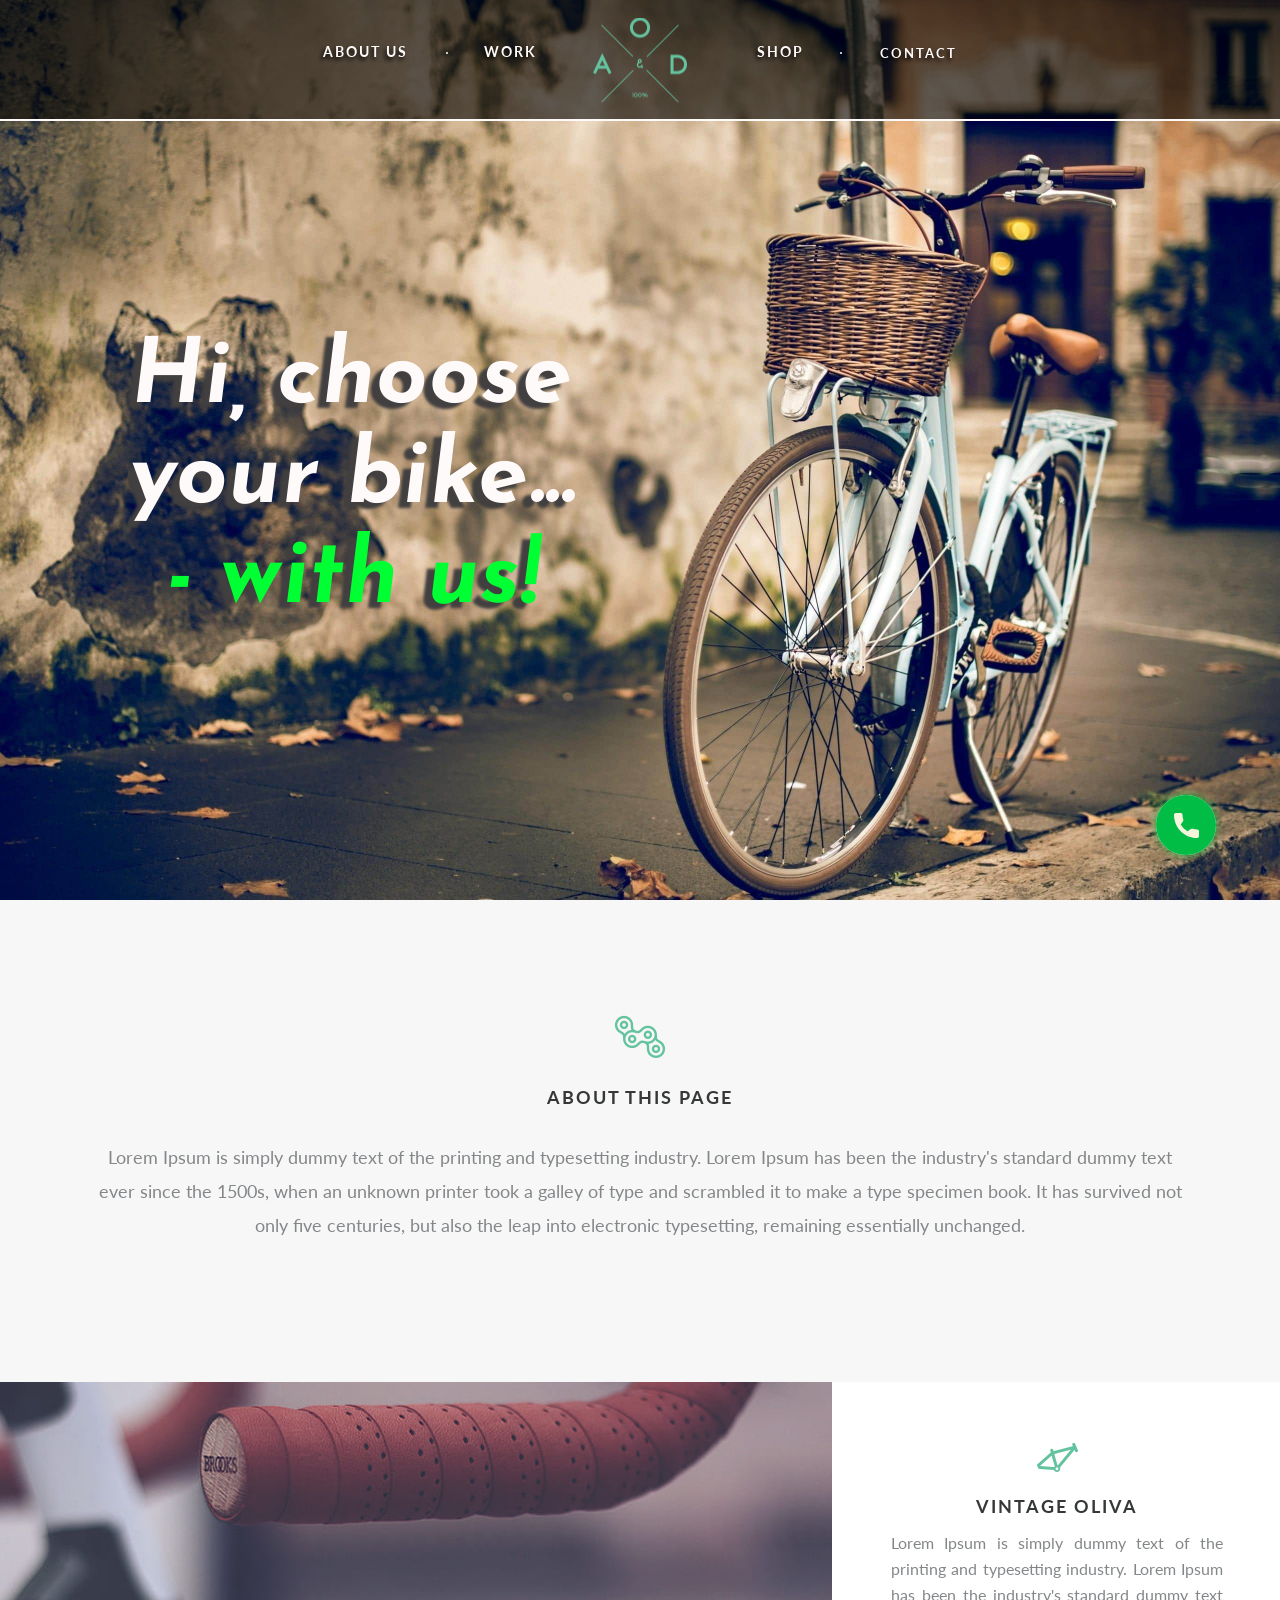
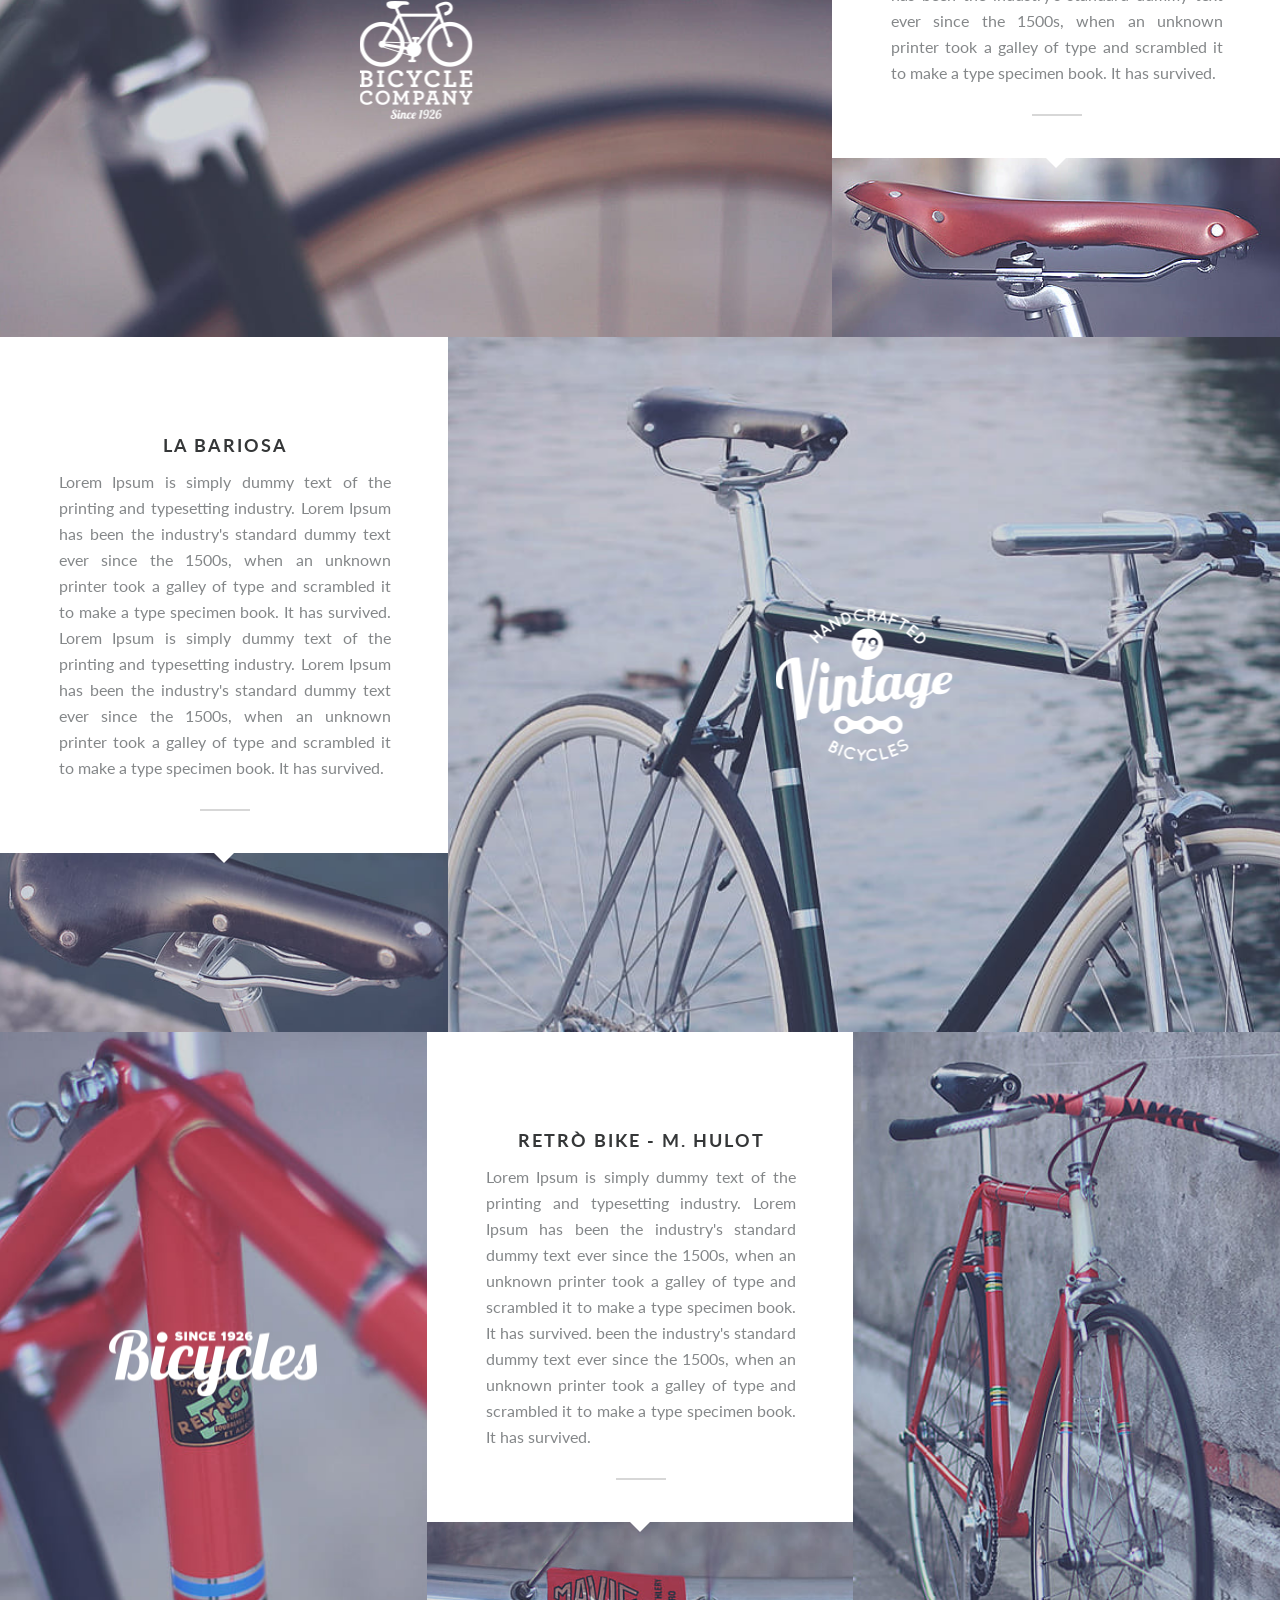
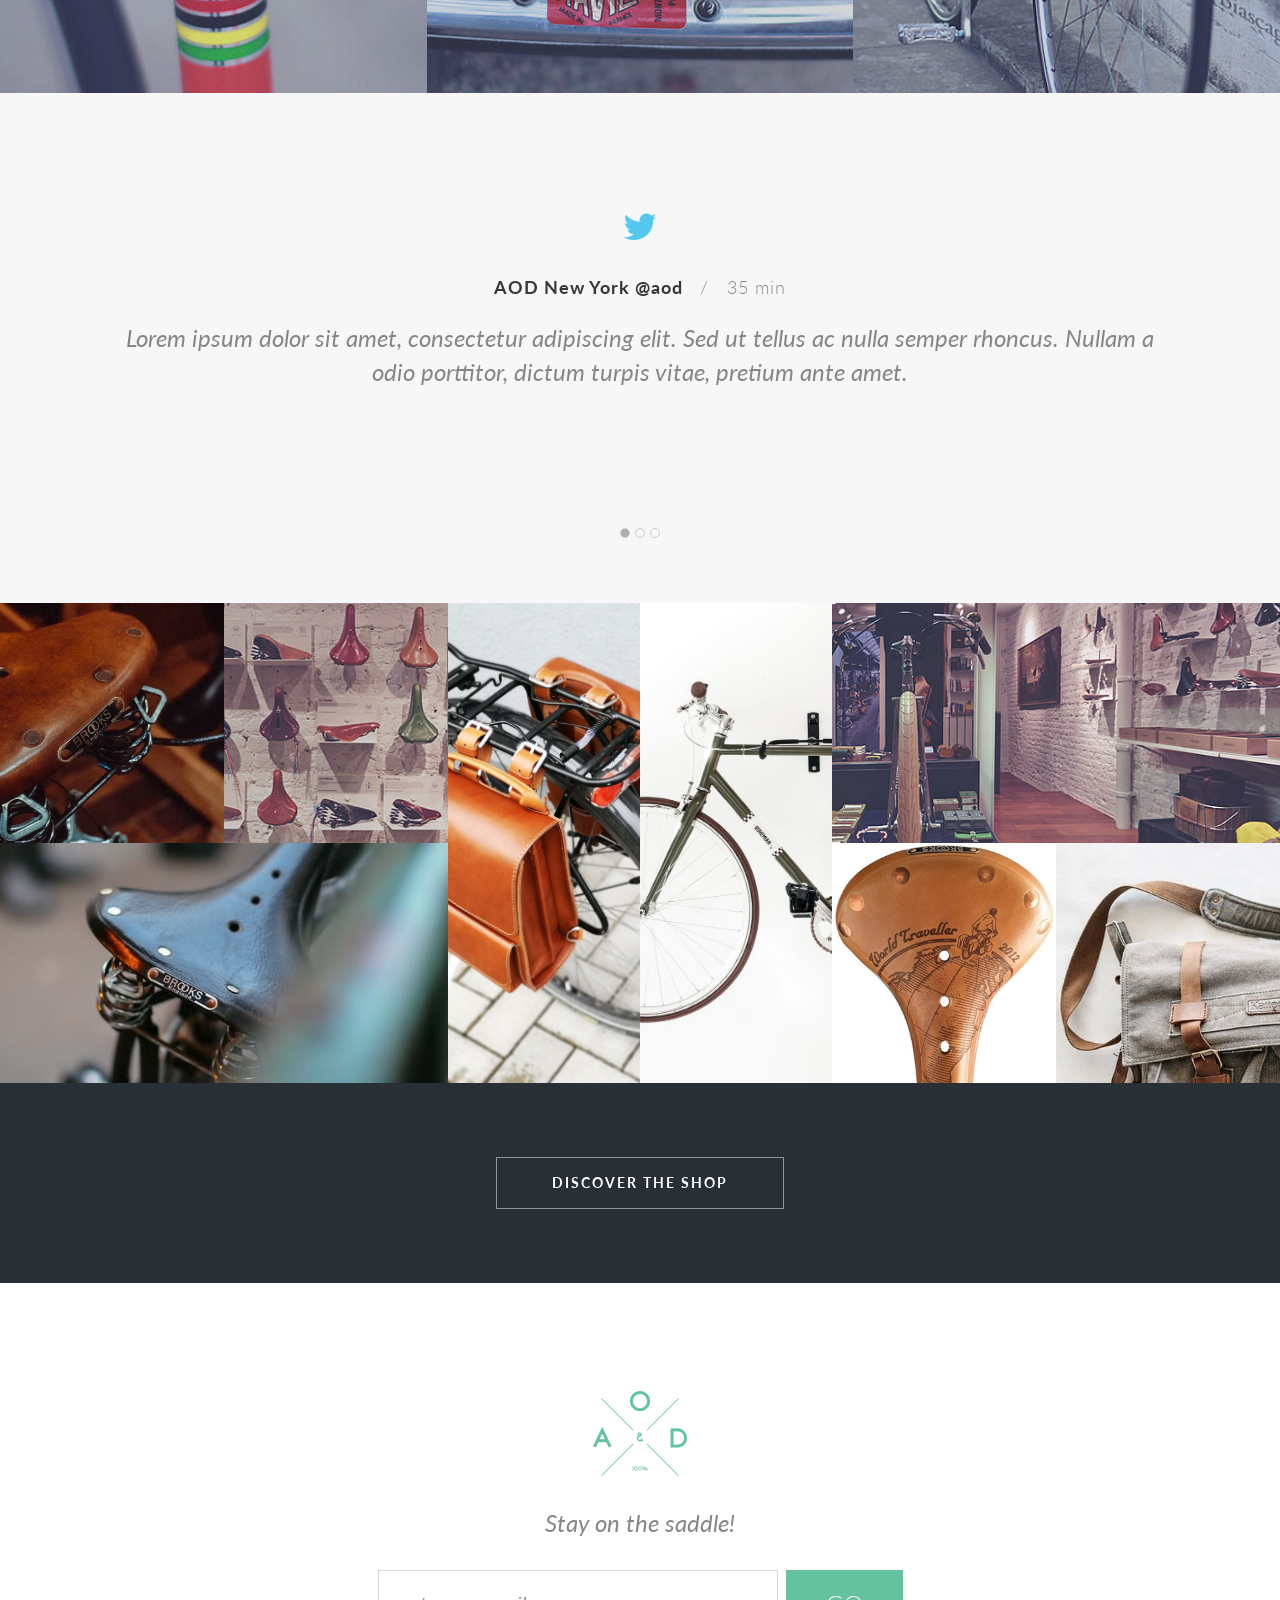
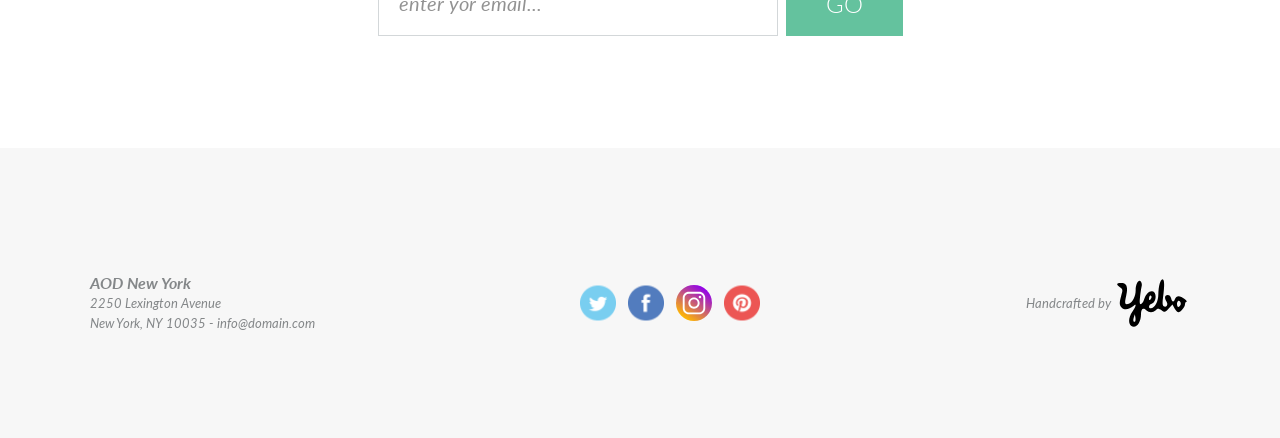
==== commit 8b0271eb: "icon names html fixed the error of icon names in html" ====
--- a/index.html
+++ b/index.html
@@ -143,7 +143,7 @@
                   </div>
                   <div class="company__row-2">
                      <div class="company__row2-text">
-                        <div class="company__text-icon"><img src="./images/icons/work-Icon3.svg" alt=""></div>
+                        <div class="company__text-icon"><img src="./images/icons/work-icon3.svg" alt=""></div>
                         <div class="company__text-title">retrò Bike - M. Hulot</div>
                         <p class="company__text-text">
                            Lorem Ipsum is simply dummy text of the printing and typesetting industry. Lorem Ipsum has
--- a/css/style.css
+++ b/css/style.css
@@ -197,6 +197,10 @@
   top: -100%;
   -webkit-transition: all 3s ease 0.1s;
   transition: all 3s ease 0.1s;
+}
+
+.header.--headerColor {
+  background-color: #282f35;
 }
 
 .header__row {
@@ -999,15 +1003,15 @@
 }
 
 .home::before {
-  background: url("/images/icons/call.png") no-repeat;
+  background: url("../images/icons/call.png") no-repeat;
 }
 
 .mobile::before {
-  background: url("/images/icons/phone-call.png") no-repeat;
+  background: url("../images/icons/phone-call.png") no-repeat;
 }
 
 .mail::before {
-  background: url("/images/icons/email.png") no-repeat;
+  background: url("../images/icons/email.png") no-repeat;
 }
 
 .home,
@@ -1574,7 +1578,7 @@
     height: 70px;
     -webkit-transform: translate(-50%, -50%);
             transform: translate(-50%, -50%);
-    background: url("/images/icons/shop-hover-icon.svg") no-repeat;
+    background: url("../images/icons/shop-hover-icon.svg") no-repeat;
     background-position: center;
     background-size: contain;
     opacity: 1;
@@ -1615,19 +1619,19 @@
     color: #16b116;
   }
   .home:hover::before {
-    background: url("/images/icons/call-hover.png") no-repeat;
+    background: url("../images/icons/call-hover.png") no-repeat;
   }
   .mobile:hover {
     color: #16b116;
   }
   .mobile:hover::before {
-    background: url("/images/icons/phone-call-hover.png") no-repeat;
+    background: url("../images/icons/phone-call-hover.png") no-repeat;
   }
   .mail:hover {
     color: skyblue;
   }
   .mail:hover::before {
-    background: url("/images/icons/email-hover.png") no-repeat;
+    background: url("../images/icons/email-hover.png") no-repeat;
   }
   .home,
   .mobile,
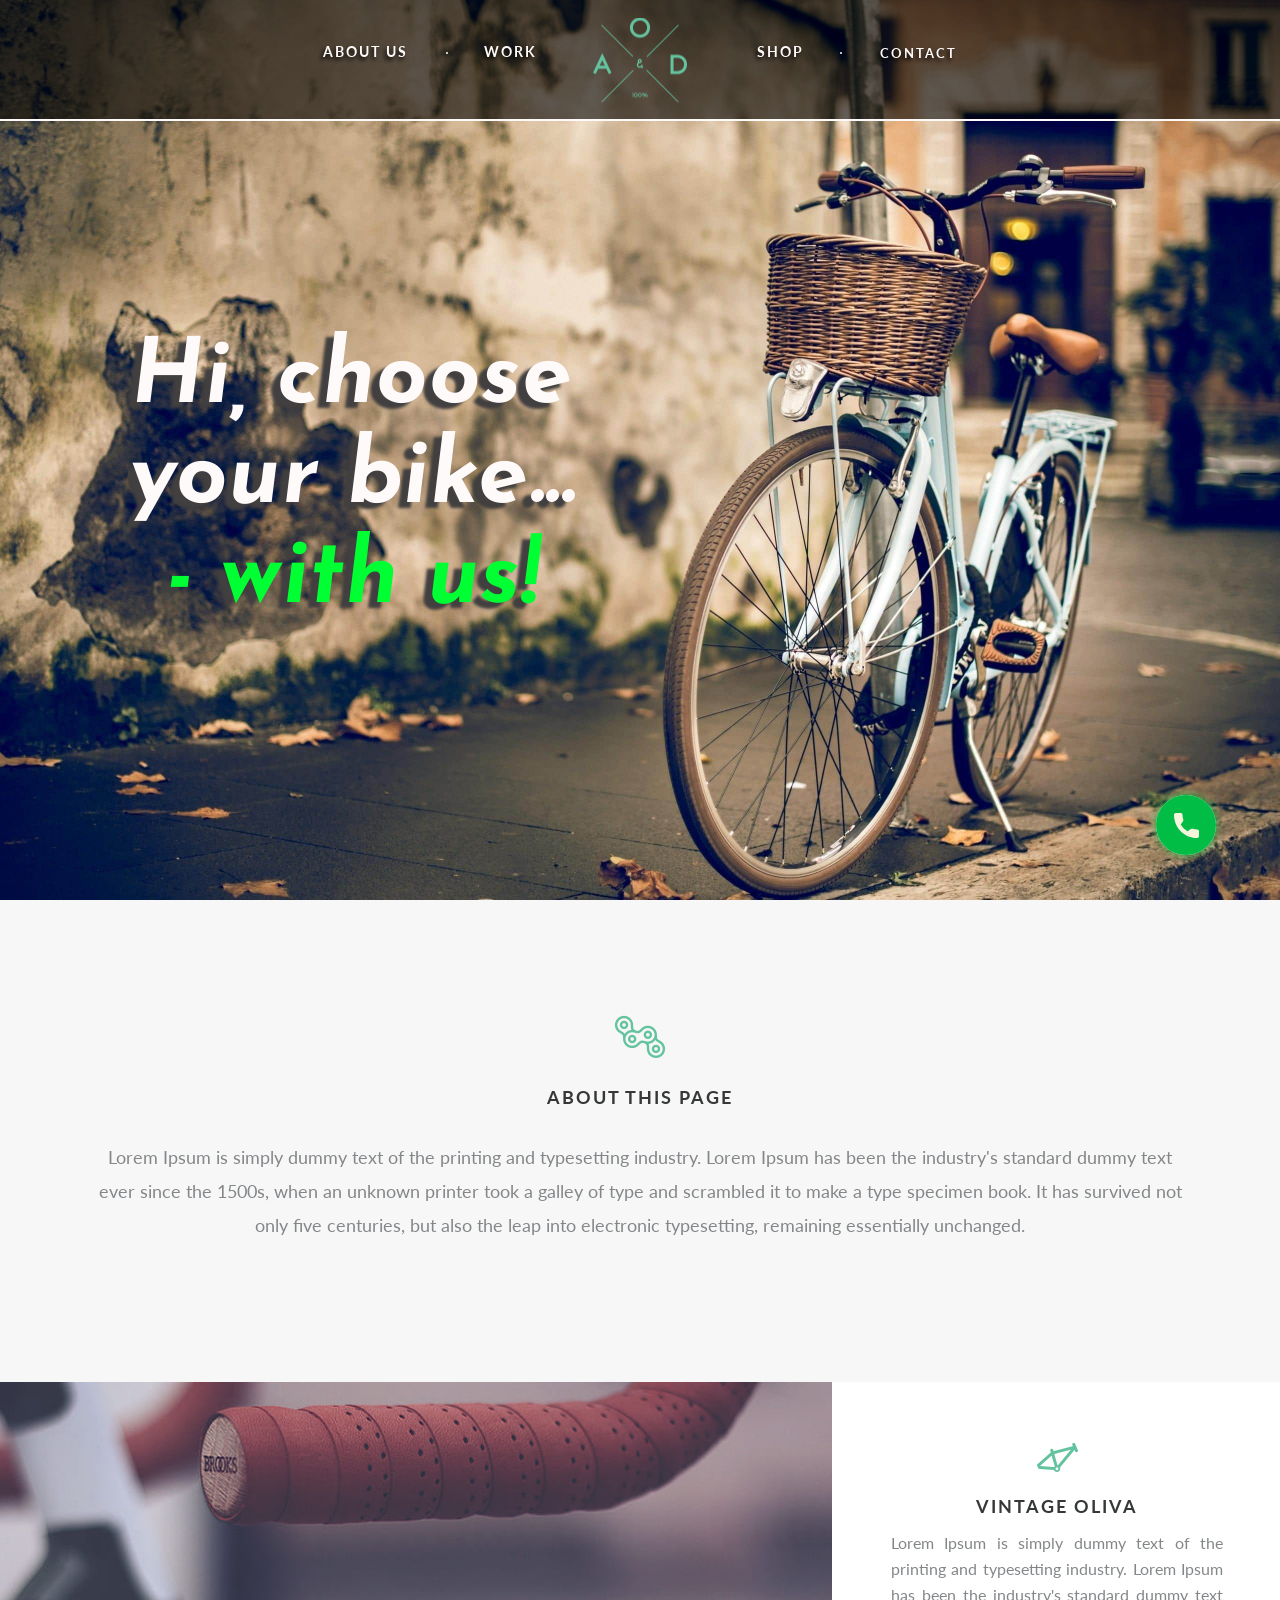
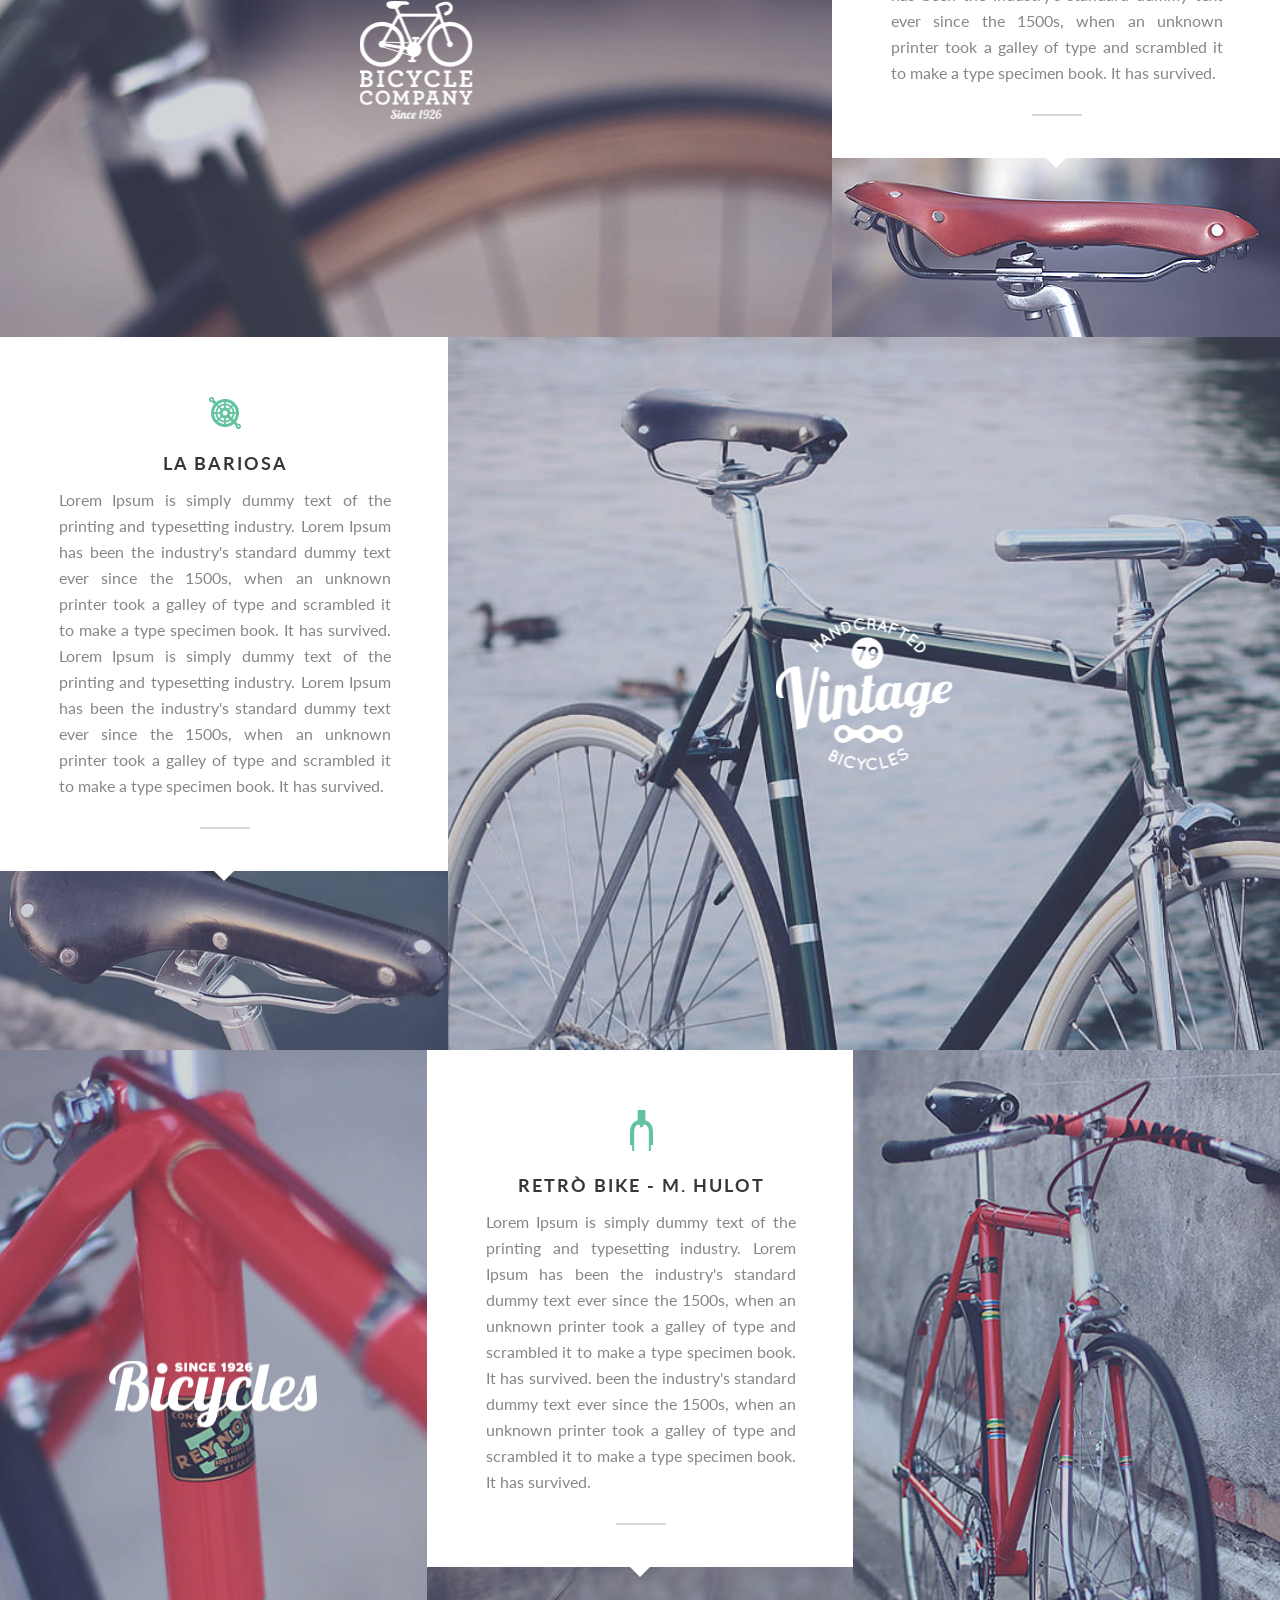
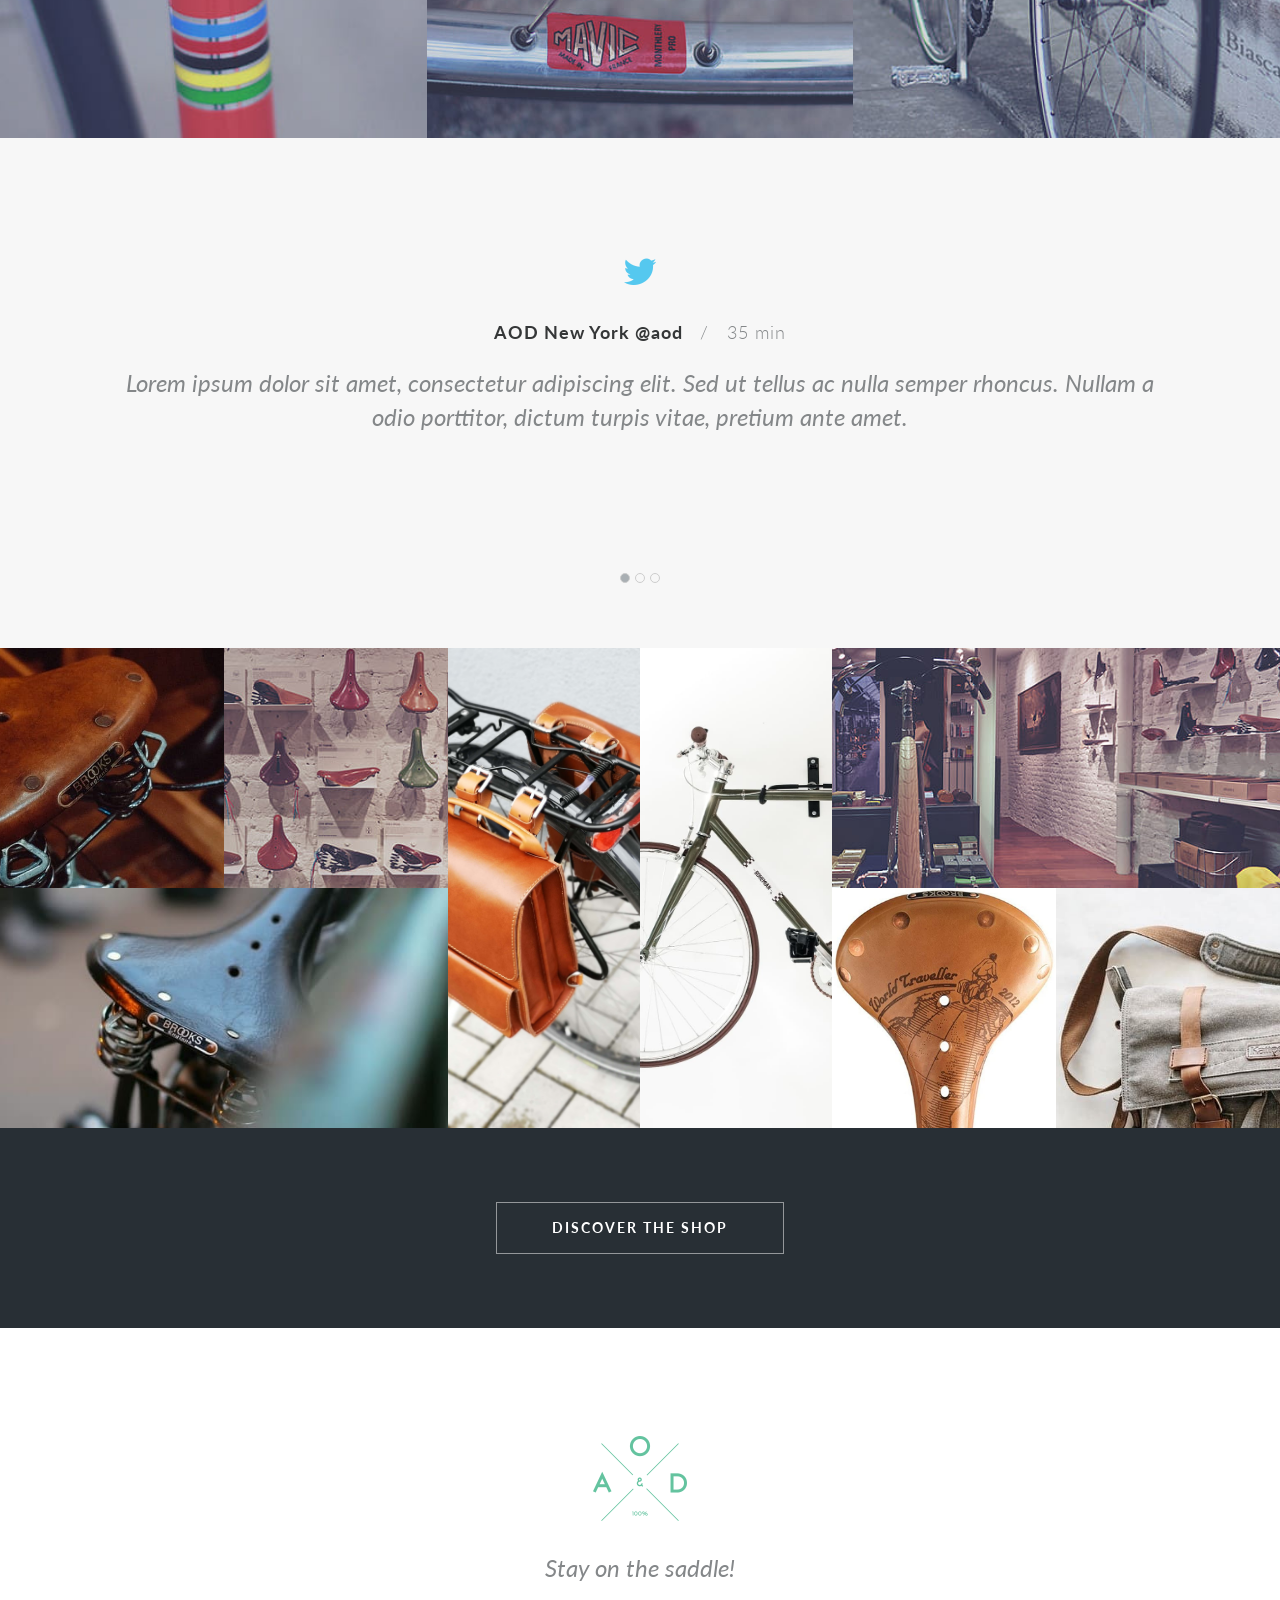
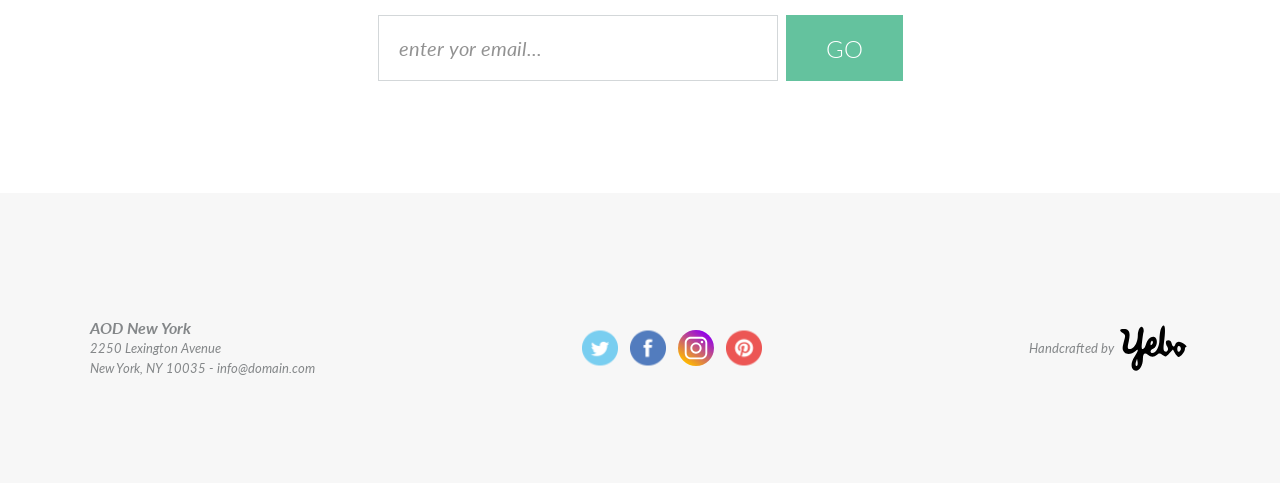
==== commit 8a8e331b: "(validation)fixed errors and warnings in html" ====
--- a/index.html
+++ b/index.html
@@ -12,7 +12,7 @@
 <body>
    <div class="wrapper">
       <main class="page">
-         <!---     header     --->
+         <!--     header     -->
          <header class="header --hidden">
             <div class="container">
                <div class="header__row">
@@ -29,10 +29,7 @@
                         </ul>
                         <div class="footer__logo for-menu">
                            <span class="footer__logo-text">Handcrafted by</span>
-                           <svg version="1.0" xmlns="http://www.w3.org/2000/svg" width="45.000000pt"
-                              height="36.000000pt" viewBox="0 0 55.000000 36.000000"
-                              preserveAspectRatio="xMidYMid meet">
-
+                           <svg xmlns="http://www.w3.org/2000/svg" viewBox="0 0 55.000000 36.000000">
                               <g transform="translate(0.000000,36.000000) scale(0.100000,-0.100000)" fill="#fff"
                                  stroke="#000">
                                  <path d="M321 329 c-6 -18 -11 -55 -11 -84 0 -55 -27 -105 -56 -105 -21 0 -17
@@ -58,7 +55,7 @@
                </div>
             </div>
          </header>
-         <!---     mainscreen    --->
+         <!--     mainscreen    -->
          <div class="main-screen__bg">
             <picture>
                <source srcset="./images/img/bg-mobile.jpg" type="image/jpg" media="(max-width:767px)">
@@ -70,13 +67,13 @@
                <span> - with us!</span>
             </h1>
          </div>
-         <!---      content     --->
+         <!--      content     -->
          <div class="content">
-            <!---    about    --->
+            <!--    about    -->
             <section class="about scrollEnd">
                <div class="container">
                   <div class="about__icon"><img src="./images/icons/about-icon.svg" alt=""></div>
-                  <div class="about__title">ABOUT THIS PAGE</div>
+                  <h2 class="about__title">ABOUT THIS PAGE</h2>
                   <p class="about__text">
                      Lorem Ipsum is simply dummy text of the printing and typesetting industry. Lorem Ipsum has been
                      the industry's standard dummy text ever since the 1500s, when an unknown printer took a galley
@@ -85,7 +82,7 @@
                   </p>
                </div>
             </section>
-            <!---     company    --->
+            <!--     company    -->
             <div class="company scrollEnd">
                <div class="company__column-1">
                   <div class="company__column-big">
@@ -164,7 +161,7 @@
                   </div>
                </div>
             </div>
-            <!---     slider     --->
+            <!--     slider     -->
             <div class="articles-slider my-slider">
                <div class="articles-slider__wrapper my-slider__wrapper">
                   <div class="articles-slider__container my-slider__container">
@@ -213,7 +210,7 @@
                   <span class="articles-slider__dot my-slider__dot"></span>
                </div>
             </div>
-            <!---     shop     --->
+            <!--     shop     -->
             <div class="shop scrollEnd">
                <div class="shop__top">
                   <div class="shop__big-column">
@@ -263,18 +260,18 @@
                   <a href="" class="shop__bottom-link"><span class="shop__link-text">DISCOVER THE SHOP</span></a>
                </div>
             </div>
-            <!---     form     --->
+            <!--     form     -->
             <div class="form container">
                <div class="form__logo"><a href=""><img src="./images/icons/logo.svg" alt=""></a></div>
                <div class="form__title">Stay on the saddle!</div>
                <form class="form__form">
-                  <input class="form__input" type="mail" placeholder="enter yor email..." required>
+                  <input class="form__input" type="email" placeholder="enter yor email..." required>
                   <button class="form__btn" type="submit">GO</button>
                </form>
             </div>
          </div>
       </main>
-      <!---     footer     --->
+      <!--     footer     -->
       <footer class="footer">
          <div class="footer__row container">
             <div class="footer__info">
@@ -290,9 +287,7 @@
             </div>
             <div class="footer__logo">
                <span class="footer__logo-text">Handcrafted by</span>
-               <svg version="1.0" xmlns="http://www.w3.org/2000/svg" width="55.000000pt" height="36.000000pt"
-                  viewBox="0 0 55.000000 36.000000" preserveAspectRatio="xMidYMid meet">
-
+               <svg xmlns="http://www.w3.org/2000/svg" viewBox="0 0 55.000000 36.000000">
                   <g transform="translate(0.000000,36.000000) scale(0.100000,-0.100000)" fill="#000000" stroke="none">
                      <path d="M321 329 c-6 -18 -11 -55 -11 -84 0 -55 -27 -105 -56 -105 -21 0 -17
            28 6 35 37 12 41 88 4 93 -24 3 -48 -21 -61 -62 -5 -17 -15 -32 -23 -34 -10
@@ -314,6 +309,7 @@
          </div>
       </footer>
    </div>
+   <!--     contact modal     -->
    <div class="contact-modal">
       <div class="contact-modal__container">
          <div class="contact-modal__title">CONTACTS</div>
@@ -340,9 +336,10 @@
          <button type="button" class="contact-modal__close">BACK</button>
       </div>
    </div>
+   <!--     callback btn     -->
    <button type="button" class="callback-btn">
-      <div class="callback-btn__container">
-         <svg version="1.0" xmlns="http://www.w3.org/2000/svg" viewBox="0 0 512.000000 512.000000">
+      <span class="callback-btn__container">
+         <svg xmlns="http://www.w3.org/2000/svg" viewBox="0 0 512.000000 512.000000">
             <g transform="translate(0.000000,512.000000) scale(0.100000,-0.100000)" fill="#000000" stroke="none">
                <path d="M300 5104 c-141 -38 -247 -146 -284 -289 -25 -92 -16 -370 19 -665
 151 -1247 790 -2373 1790 -3156 599 -469 1333 -794 2085 -924 263 -45 648 -77
@@ -355,8 +352,9 @@
             </g>
          </svg>
          <span class="callback-btn__text">CALL</span>
-      </div>
+      </span>
    </button>
+   <!--     callback modal     -->
    <div class="callback-modal">
       <div class="callback-modal__container">
          <div class="callback-modal__title">CALLBACK</div>
@@ -374,10 +372,11 @@
          <pre class="callback-modal__outtext">don't miss our call!</pre>
       </div>
    </div>
+   <!--     share     -->
    <div class="share">
       <a href="" class="share__link f">
          <svg xmlns="http://www.w3.org/2000/svg" xmlns:xlink="http://www.w3.org/1999/xlink" viewBox="0 0 32 32"
-            version="1.1" role="img" aria-labelledby="at-svg-facebook-3">
+            version="1.1" role="img">
             <g>
                <path
                   d="M22 5.16c-.406-.054-1.806-.16-3.43-.16-3.4 0-5.733 1.825-5.733 5.17v2.882H9v3.913h3.837V27h4.604V16.965h3.823l.587-3.913h-4.41v-2.5c0-1.123.347-1.903 2.198-1.903H22V5.16z"
@@ -386,7 +385,7 @@
          </svg>
       </a>
       <a href="" class="share__link i">
-         <svg fill="#000000" xmlns="http://www.w3.org/2000/svg" viewBox="0 0 50 50" width="50px" height="50px">
+         <svg fill="#000000" xmlns="http://www.w3.org/2000/svg" viewBox="0 0 50 50">
             <path fill="none" stroke="#000000" stroke-miterlimit="10" stroke-width="2"
                d="M16,46h18c6.627,0,12-5.373,12-12V16c0-6.627-5.373-12-12-12H16C9.373,4,4,9.373,4,16v18C4,40.627,9.373,46,16,46z" />
             <path fill="none" stroke="#000000" stroke-miterlimit="10" stroke-width="2"
@@ -396,7 +395,7 @@
       </a>
       <a href="" class="share__link t">
          <svg xmlns="http://www.w3.org/2000/svg" xmlns:xlink="http://www.w3.org/1999/xlink" viewBox="0 0 32 32"
-            version="1.1" role="img" aria-labelledby="at-svg-twitter-4">
+            version="1.1" role="img">
             <g>
                <path
                   d="M27.996 10.116c-.81.36-1.68.602-2.592.71a4.526 4.526 0 0 0 1.984-2.496 9.037 9.037 0 0 1-2.866 1.095 4.513 4.513 0 0 0-7.69 4.116 12.81 12.81 0 0 1-9.3-4.715 4.49 4.49 0 0 0-.612 2.27 4.51 4.51 0 0 0 2.008 3.755 4.495 4.495 0 0 1-2.044-.564v.057a4.515 4.515 0 0 0 3.62 4.425 4.52 4.52 0 0 1-2.04.077 4.517 4.517 0 0 0 4.217 3.134 9.055 9.055 0 0 1-5.604 1.93A9.18 9.18 0 0 1 6 23.85a12.773 12.773 0 0 0 6.918 2.027c8.3 0 12.84-6.876 12.84-12.84 0-.195-.005-.39-.014-.583a9.172 9.172 0 0 0 2.252-2.336"
--- a/css/style.css
+++ b/css/style.css
@@ -904,6 +904,11 @@
           align-items: center;
   -webkit-column-gap: 6px;
           column-gap: 6px;
+}
+
+.footer__logo svg {
+  width: 70px;
+  height: 50px;
 }
 
 .footer__logo-text {
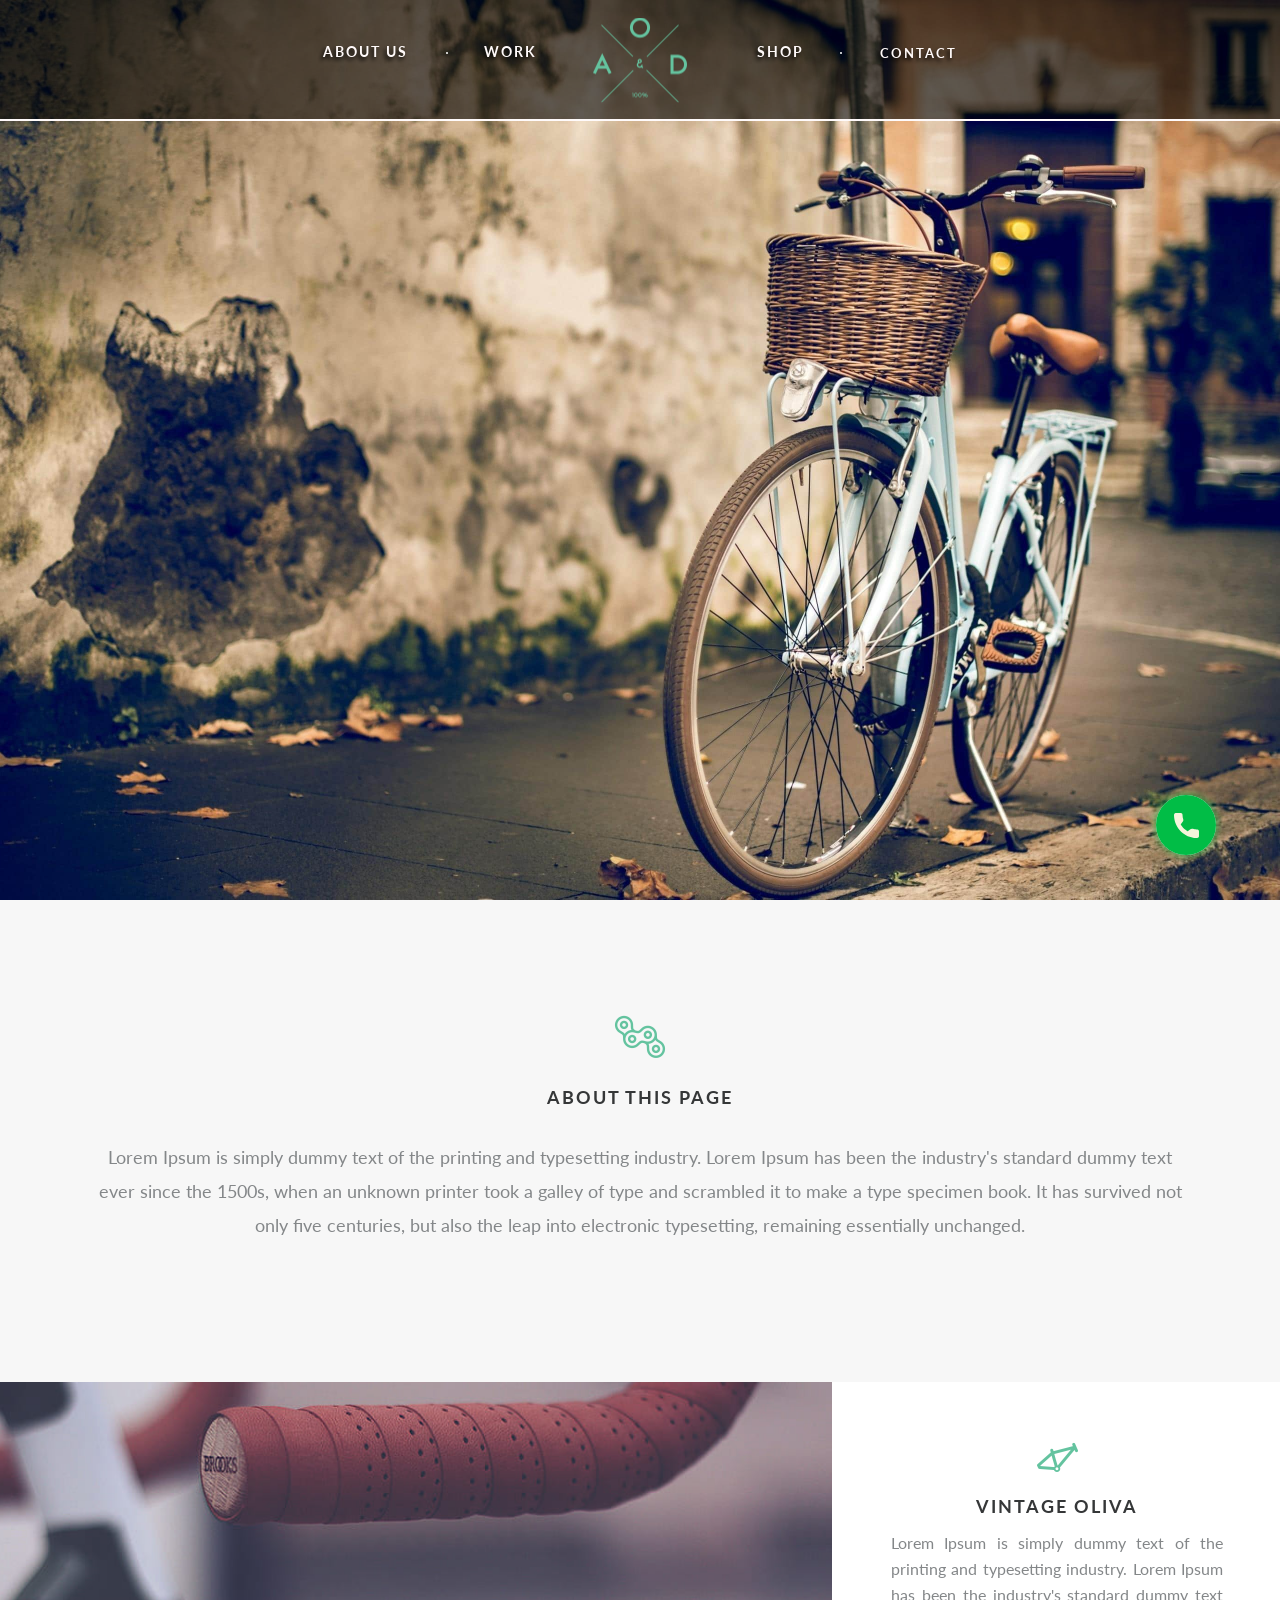
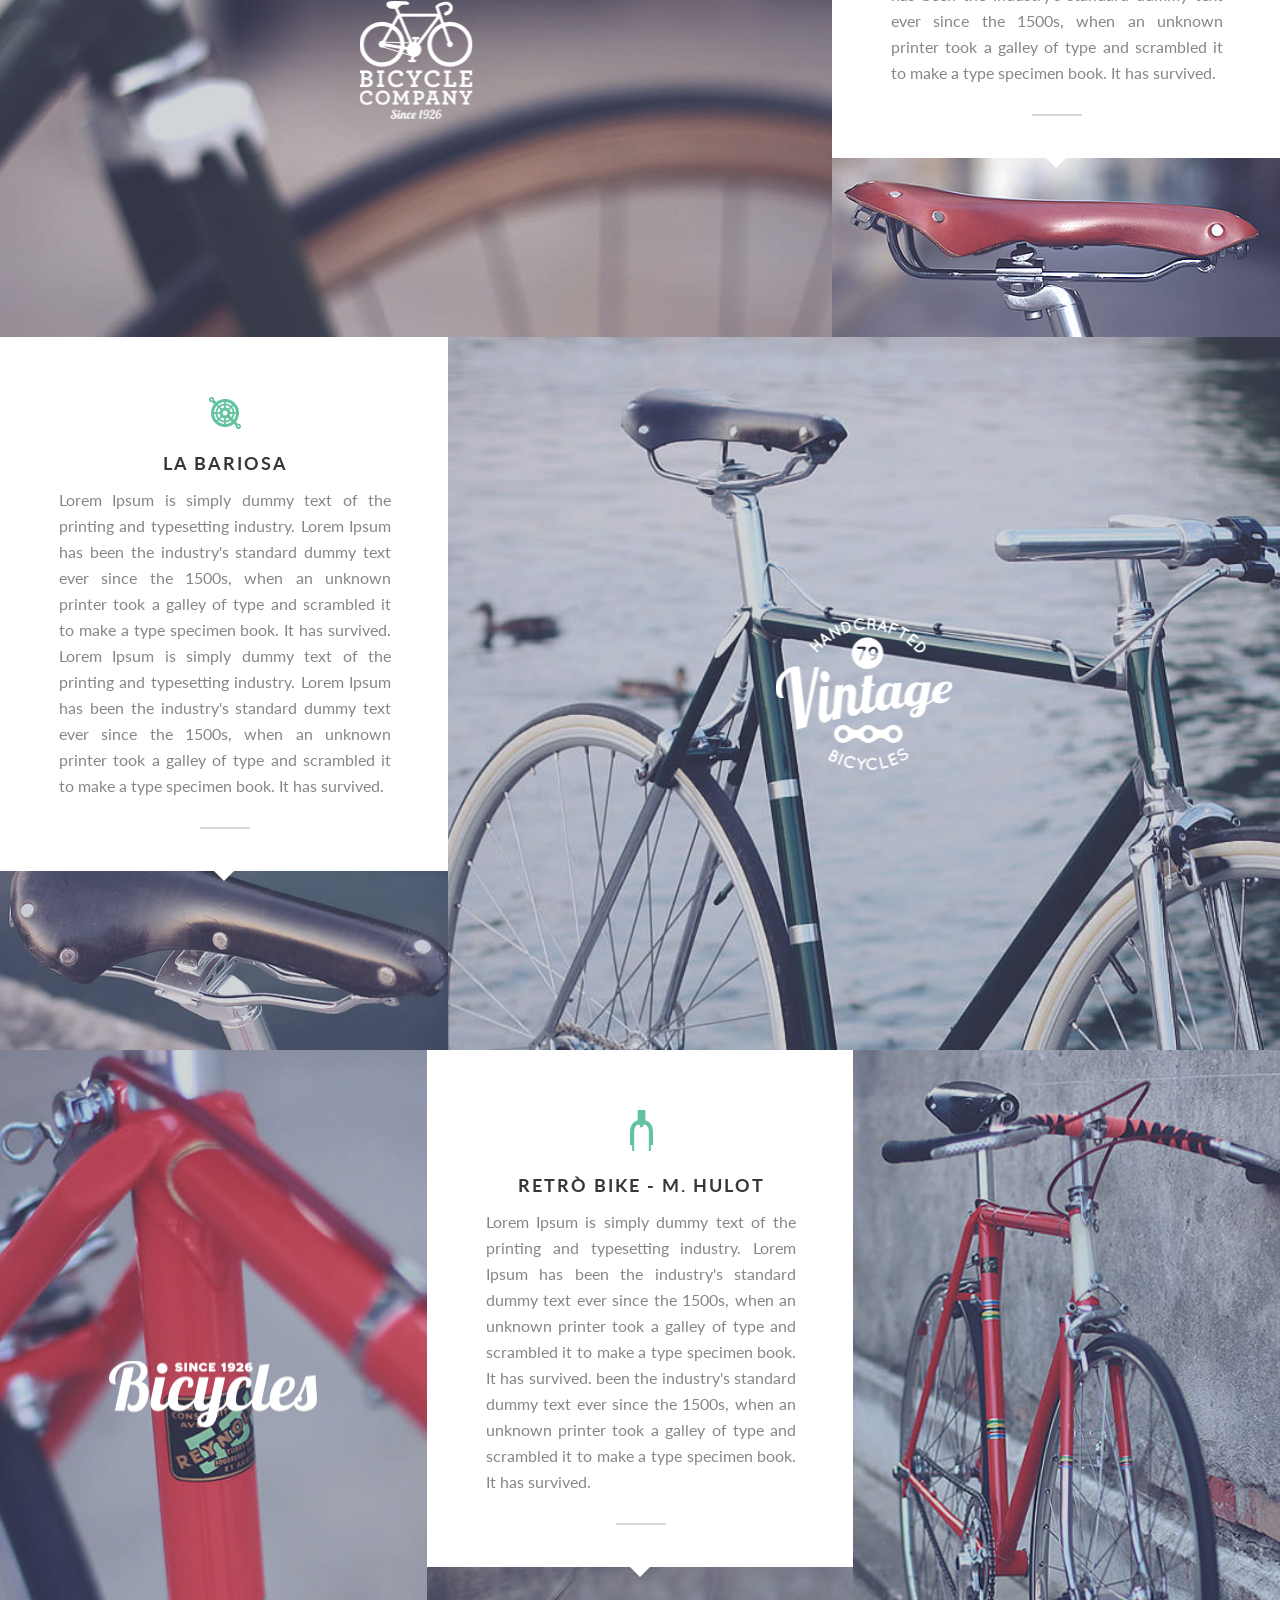
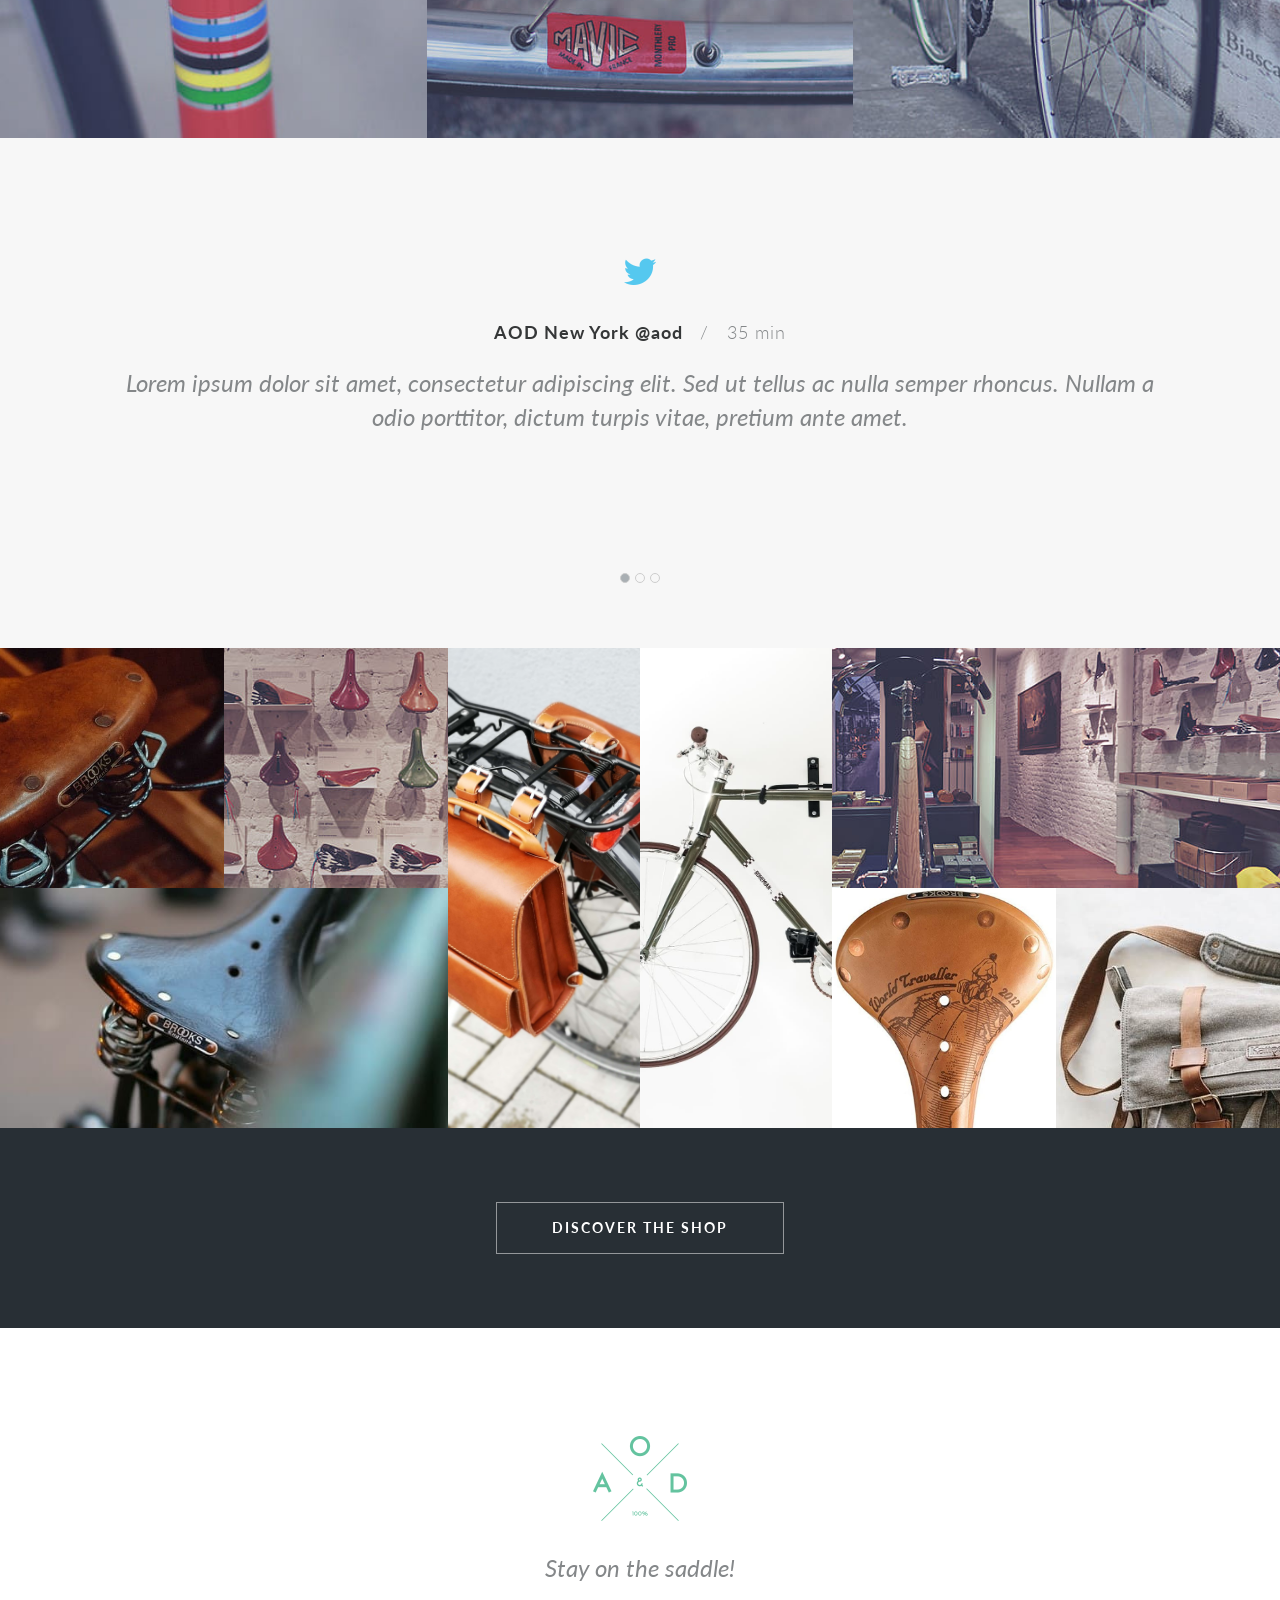
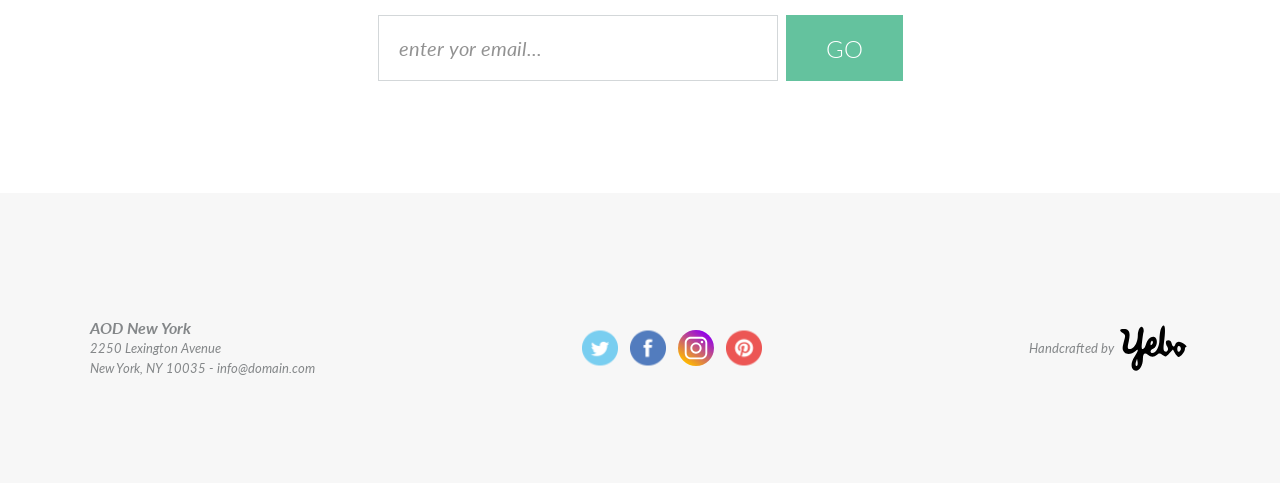
==== commit d1a5b9c2: "added premature loading" ====
--- a/index.html
+++ b/index.html
@@ -9,7 +9,7 @@
    <title>YEBO</title>
 </head>
 
-<body>
+<body class="--lock">
    <div class="wrapper">
       <main class="page">
          <!--     header     -->
@@ -265,7 +265,8 @@
                <div class="form__logo"><a href=""><img src="./images/icons/logo.svg" alt=""></a></div>
                <div class="form__title">Stay on the saddle!</div>
                <form class="form__form">
-                  <input class="form__input" type="email" placeholder="enter yor email..." required>
+                  <input class="form__input" type="email" placeholder="enter yor email..." required
+                     pattern="\S+@[a-z]+.[a-z]+">
                   <button class="form__btn" type="submit">GO</button>
                </form>
             </div>
@@ -405,6 +406,12 @@
       </a>
 
    </div>
+   <!--      preload   -->
+   <div class="preload">
+      <div class="preload__container">
+         <div class="preload__item"></div>
+      </div>
+   </div>
    <script type="module" src="./js/app.js"></script>
 </body>
 
--- a/css/style.css
+++ b/css/style.css
@@ -347,22 +347,27 @@
           transform: translateY(0);
   -webkit-animation-name: titleAnimation;
           animation-name: titleAnimation;
-  -webkit-animation-timing-function: ease-in-out;
-          animation-timing-function: ease-in-out;
-  -webkit-animation-duration: 2.3s;
-          animation-duration: 2.3s;
+  -webkit-animation-timing-function: linear;
+          animation-timing-function: linear;
+  -webkit-animation-delay: 2.5s;
+          animation-delay: 2.5s;
+}
+
+.main__title span:first-child {
+  -webkit-animation-duration: 1s;
+          animation-duration: 1s;
 }
 
 .main__title span:nth-child(2) {
-  -webkit-animation-duration: 2.8s;
-          animation-duration: 2.8s;
+  -webkit-animation-duration: 1.5s;
+          animation-duration: 1.5s;
 }
 
 .main__title span:last-child {
   color: #00ff33;
   white-space: nowrap;
-  -webkit-animation-duration: 4s;
-          animation-duration: 4s;
+  -webkit-animation-duration: 2.2s;
+          animation-duration: 2.2s;
 }
 
 @-webkit-keyframes titleAnimation {
@@ -824,12 +829,22 @@
   color: #929292;
 }
 
+.form__input:required:valid {
+  border-color: #01bd46;
+}
+
 .form__btn {
   padding: 18.5px 40px;
   background-color: #64c29e;
   font-weight: 300;
   font-size: 24px;
   color: #fff;
+  -webkit-transition: background-color .2s ease;
+  transition: background-color .2s ease;
+}
+
+.form__btn.--emailDone {
+  background-color: #01bd46;
 }
 
 .footer {
@@ -1502,6 +1517,57 @@
   stroke-width: 3;
 }
 
+.preload {
+  position: fixed;
+  top: 0;
+  left: 0;
+  width: 100%;
+  height: 100%;
+  background-color: rgba(255, 250, 250, 0.977);
+  z-index: 99;
+}
+
+.preload__container {
+  position: absolute;
+  top: 50%;
+  left: 50%;
+  -webkit-transform: translate(-50%, -50%);
+          transform: translate(-50%, -50%);
+  width: 150px;
+  height: 20px;
+  border-radius: 14px;
+  background-color: #6663;
+}
+
+.preload__item {
+  position: absolute;
+  left: 0;
+  width: 0;
+  height: 100%;
+  border-radius: inherit;
+  background-color: #64c29e;
+  -webkit-animation: preloading 2.1s linear 1;
+          animation: preloading 2.1s linear 1;
+}
+
+@-webkit-keyframes preloading {
+  0% {
+    width: 0;
+  }
+  100% {
+    width: 100%;
+  }
+}
+
+@keyframes preloading {
+  0% {
+    width: 0;
+  }
+  100% {
+    width: 100%;
+  }
+}
+
 @media (max-width: 1600px) {
   .shop__top {
     height: 540px;
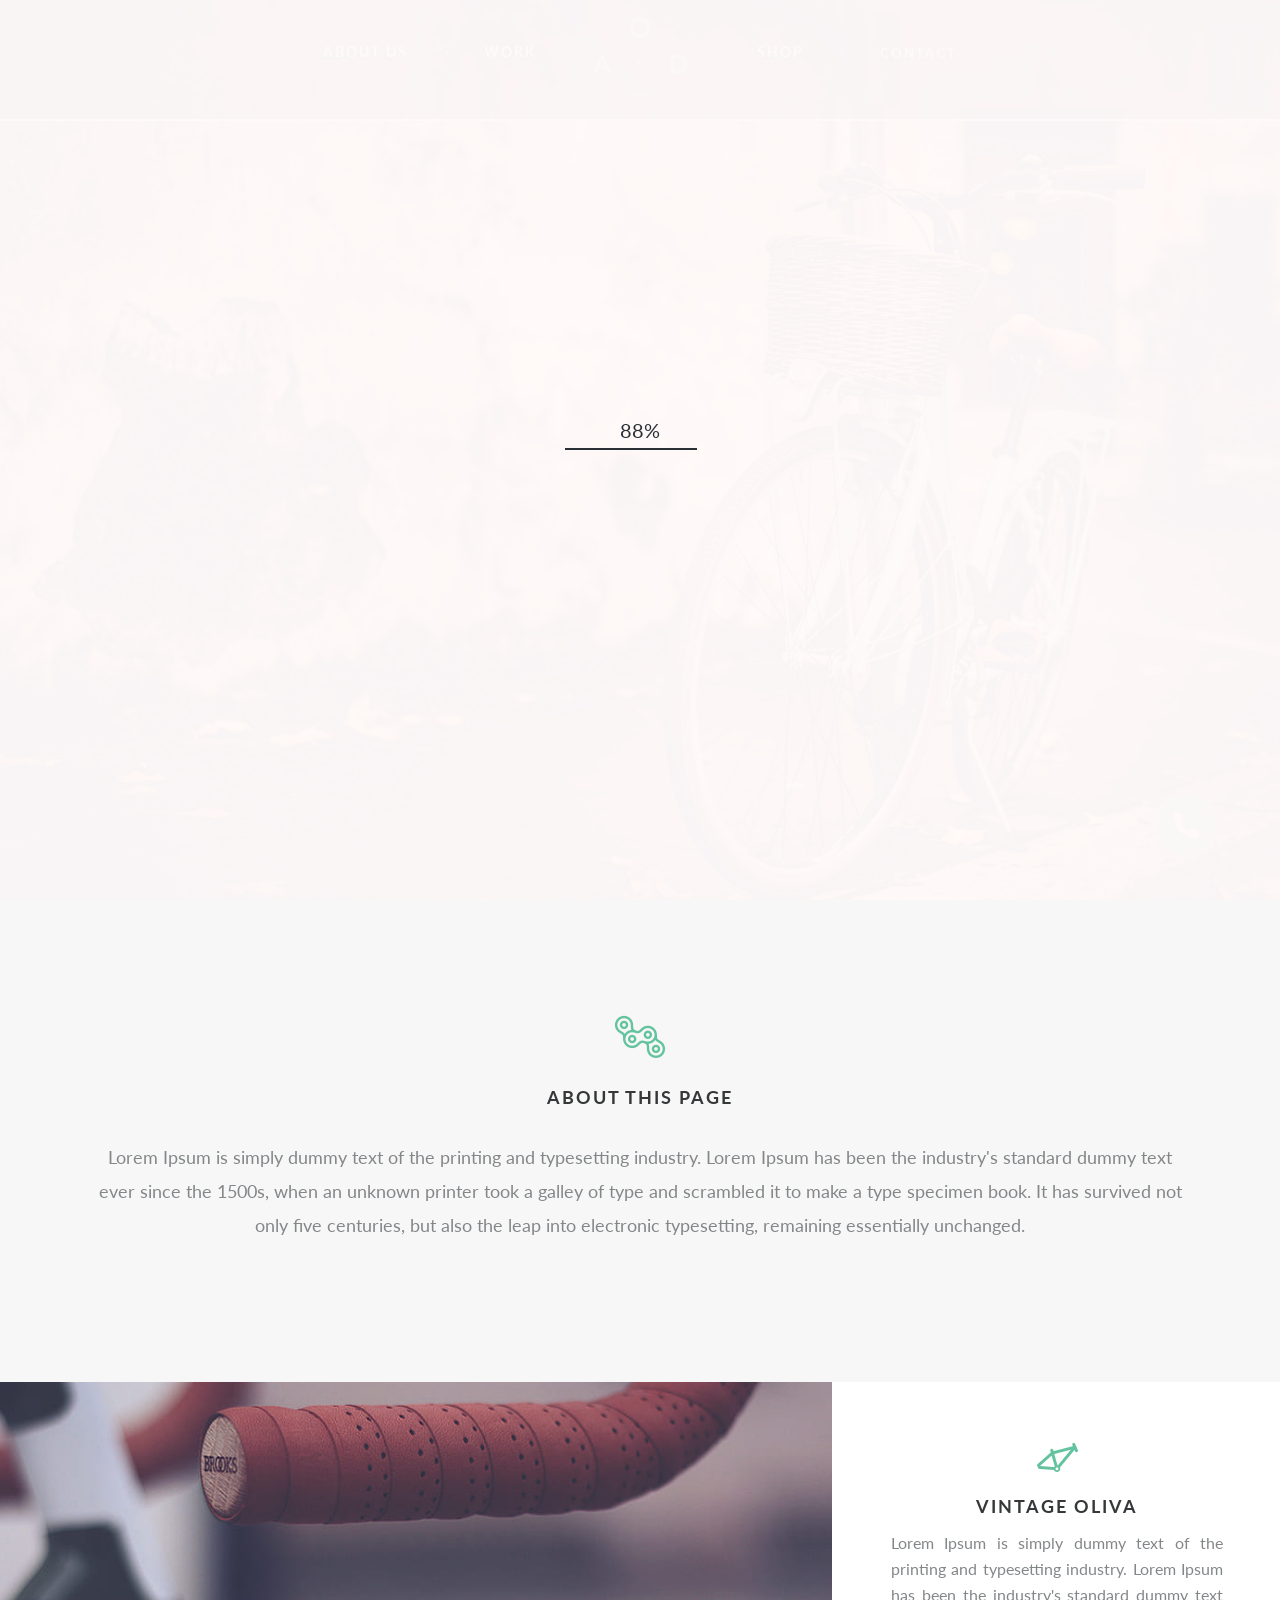
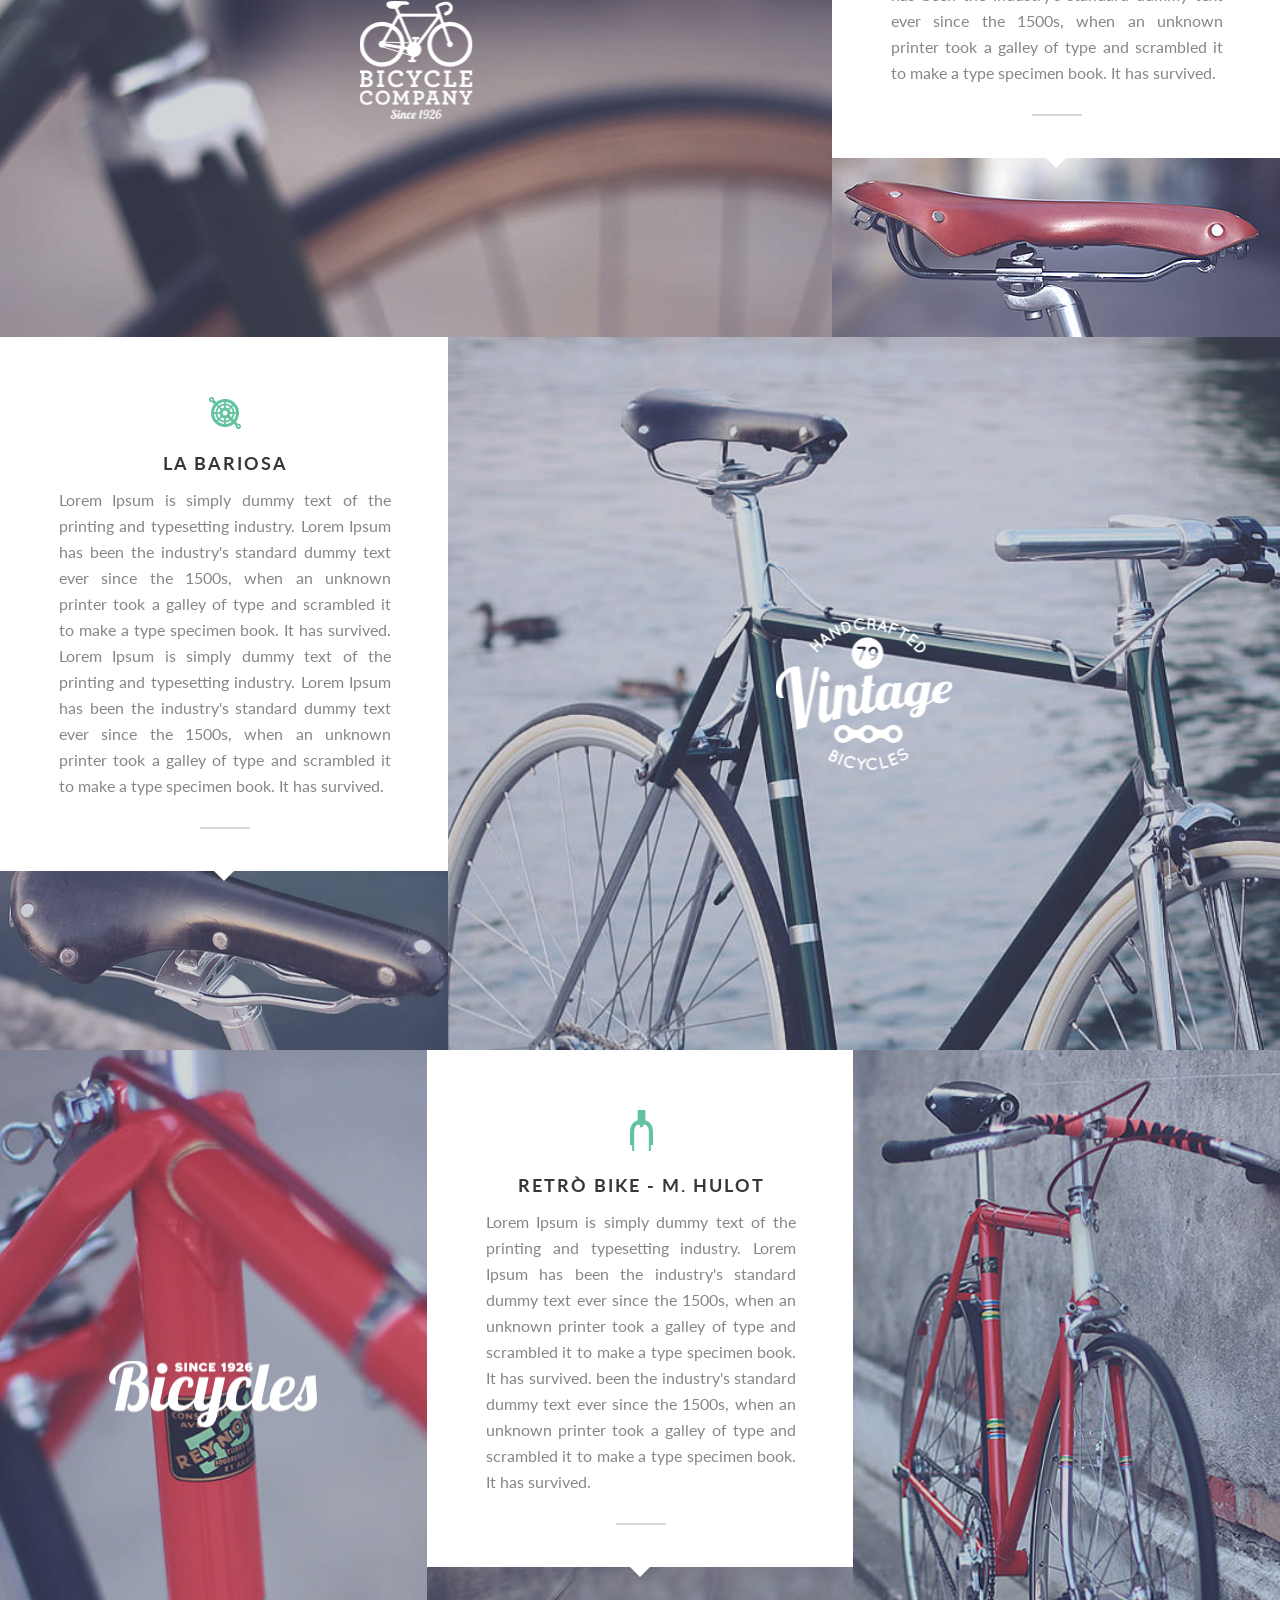
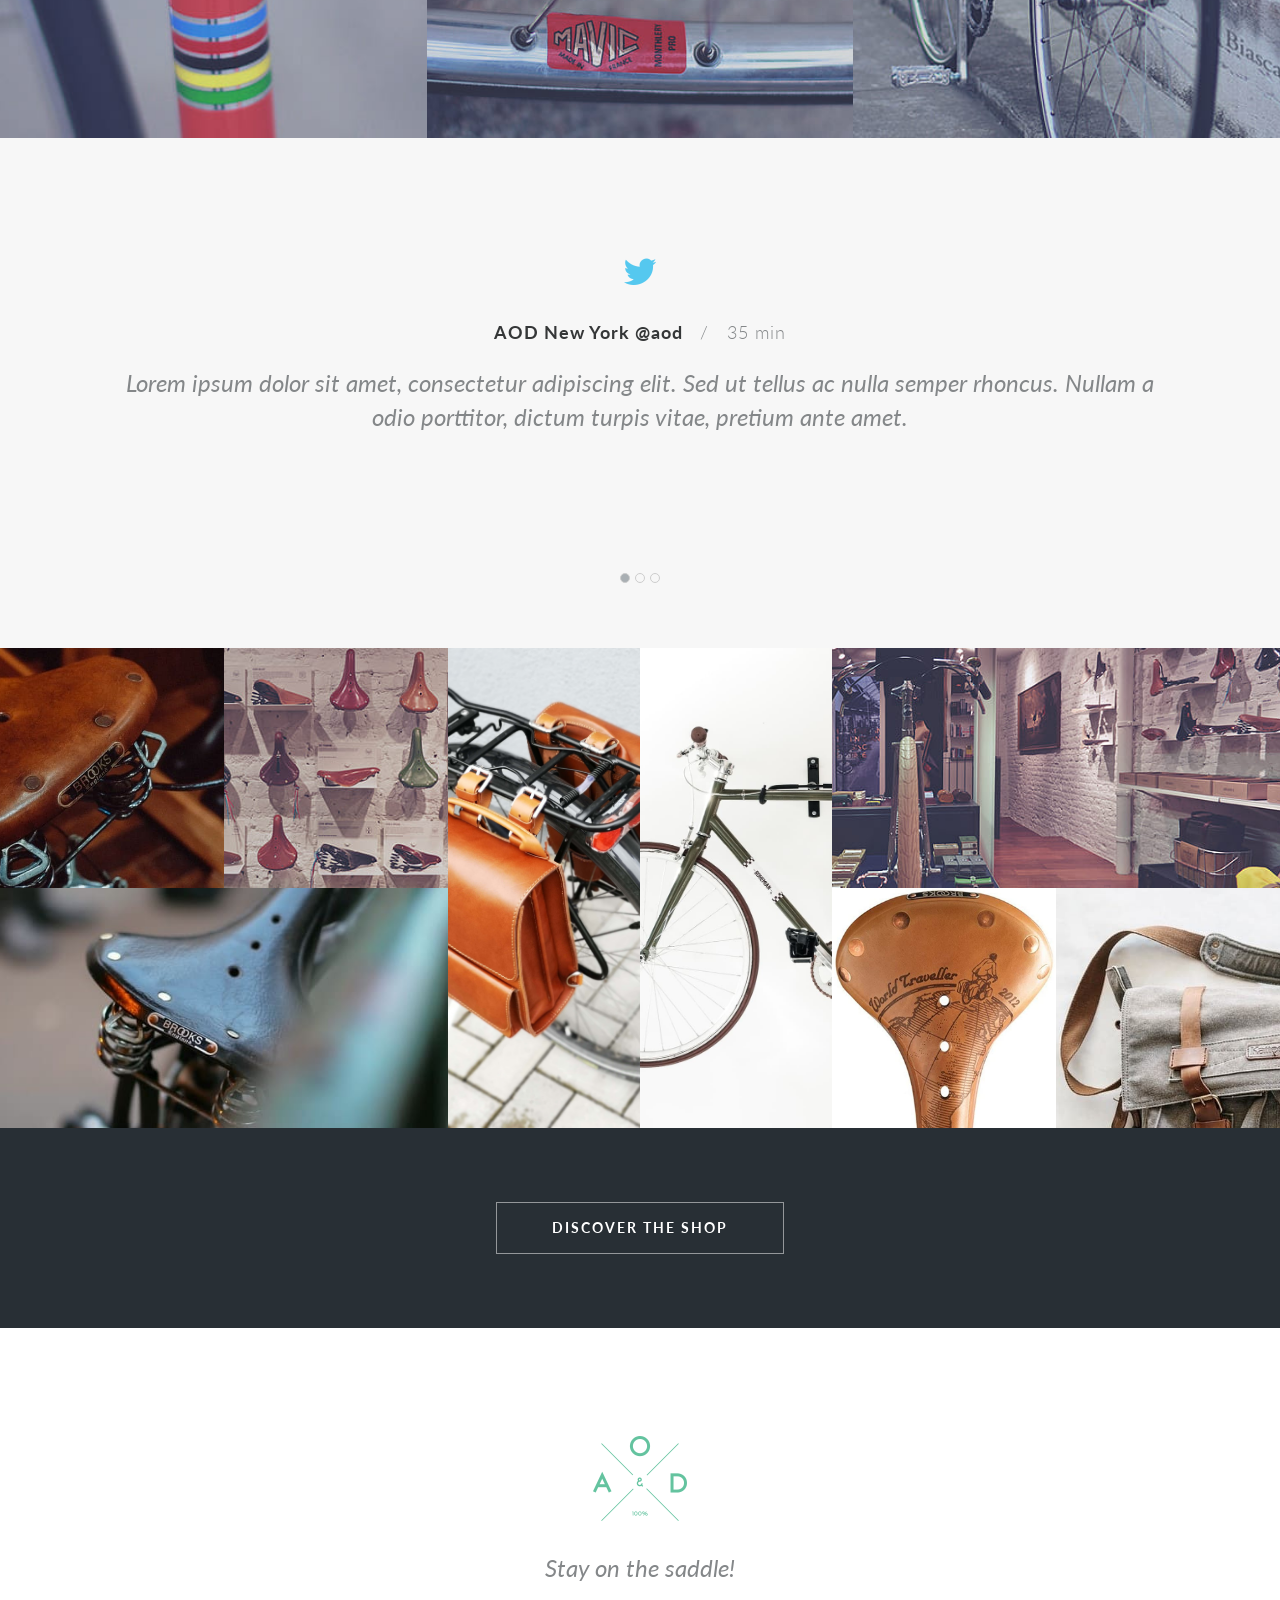
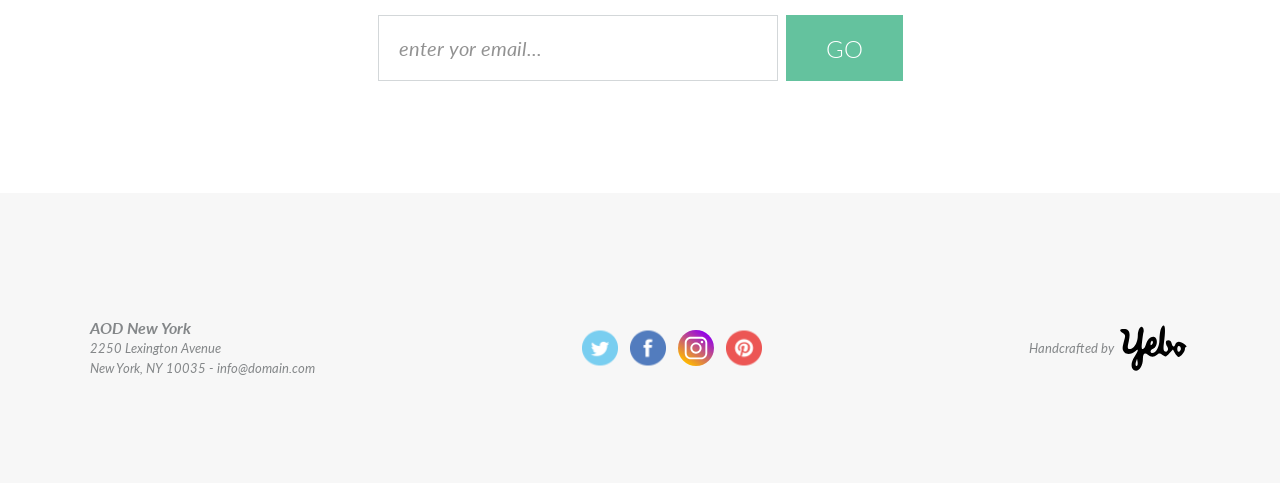
==== commit 5b316fc5: "changed preloading (added percentages)" ====
--- a/index.html
+++ b/index.html
@@ -409,7 +409,8 @@
    <!--      preload   -->
    <div class="preload">
       <div class="preload__container">
-         <div class="preload__item"></div>
+         <div class="preload__loading"></div>
+         <div class="preload__line"></div>
       </div>
    </div>
    <script type="module" src="./js/app.js"></script>
--- a/css/style.css
+++ b/css/style.css
@@ -306,8 +306,8 @@
   height: 100%;
   -o-object-fit: cover;
      object-fit: cover;
-  -o-object-position: bottom;
-     object-position: bottom;
+  -o-object-position: center;
+     object-position: center;
 }
 
 .main__title {
@@ -841,9 +841,11 @@
   color: #fff;
   -webkit-transition: background-color .2s ease;
   transition: background-color .2s ease;
+  cursor: default;
 }
 
 .form__btn.--emailDone {
+  cursor: pointer;
   background-color: #01bd46;
 }
 
@@ -1531,41 +1533,28 @@
   position: absolute;
   top: 50%;
   left: 50%;
+  width: 150px;
   -webkit-transform: translate(-50%, -50%);
           transform: translate(-50%, -50%);
-  width: 150px;
-  height: 20px;
-  border-radius: 14px;
-  background-color: #6663;
-}
-
-.preload__item {
+}
+
+.preload__loading {
+  position: absolute;
+  left: 50%;
+  top: -30px;
+  -webkit-transform: translateX(-50%);
+          transform: translateX(-50%);
+  font-size: 20px;
+  color: #282f35;
+}
+
+.preload__line {
   position: absolute;
   left: 0;
-  width: 0;
-  height: 100%;
-  border-radius: inherit;
-  background-color: #64c29e;
-  -webkit-animation: preloading 2.1s linear 1;
-          animation: preloading 2.1s linear 1;
-}
-
-@-webkit-keyframes preloading {
-  0% {
-    width: 0;
-  }
-  100% {
-    width: 100%;
-  }
-}
-
-@keyframes preloading {
-  0% {
-    width: 0;
-  }
-  100% {
-    width: 100%;
-  }
+  bottom: 0;
+  width: 0%;
+  height: 2px;
+  background-color: #282f35;
 }
 
 @media (max-width: 1600px) {
@@ -2186,10 +2175,10 @@
     text-align: center;
   }
   .callback-btn {
-    left: 40px;
-    top: 20px;
-    width: 50px;
-    height: 50px;
+    left: 32px;
+    top: 30px;
+    width: 52px;
+    height: 52px;
   }
   .callback-btn__container svg {
     height: 15px;
